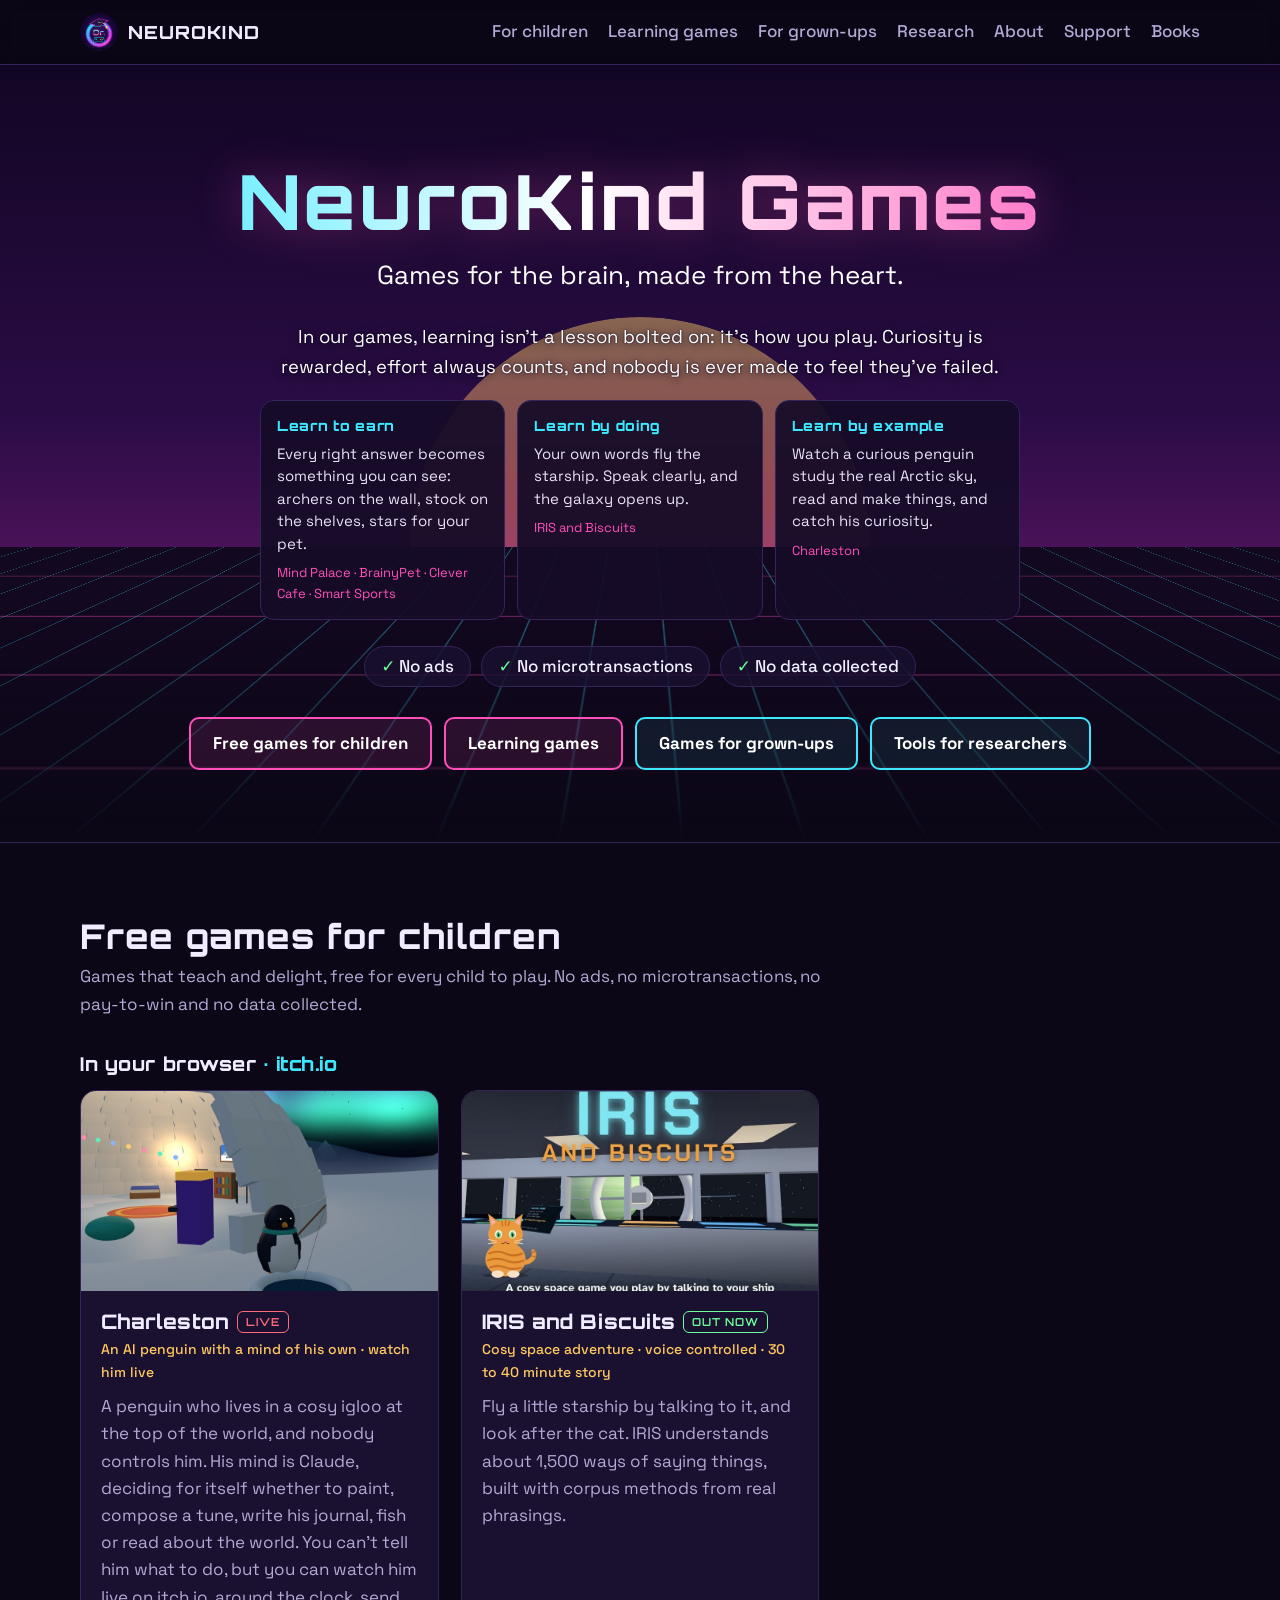
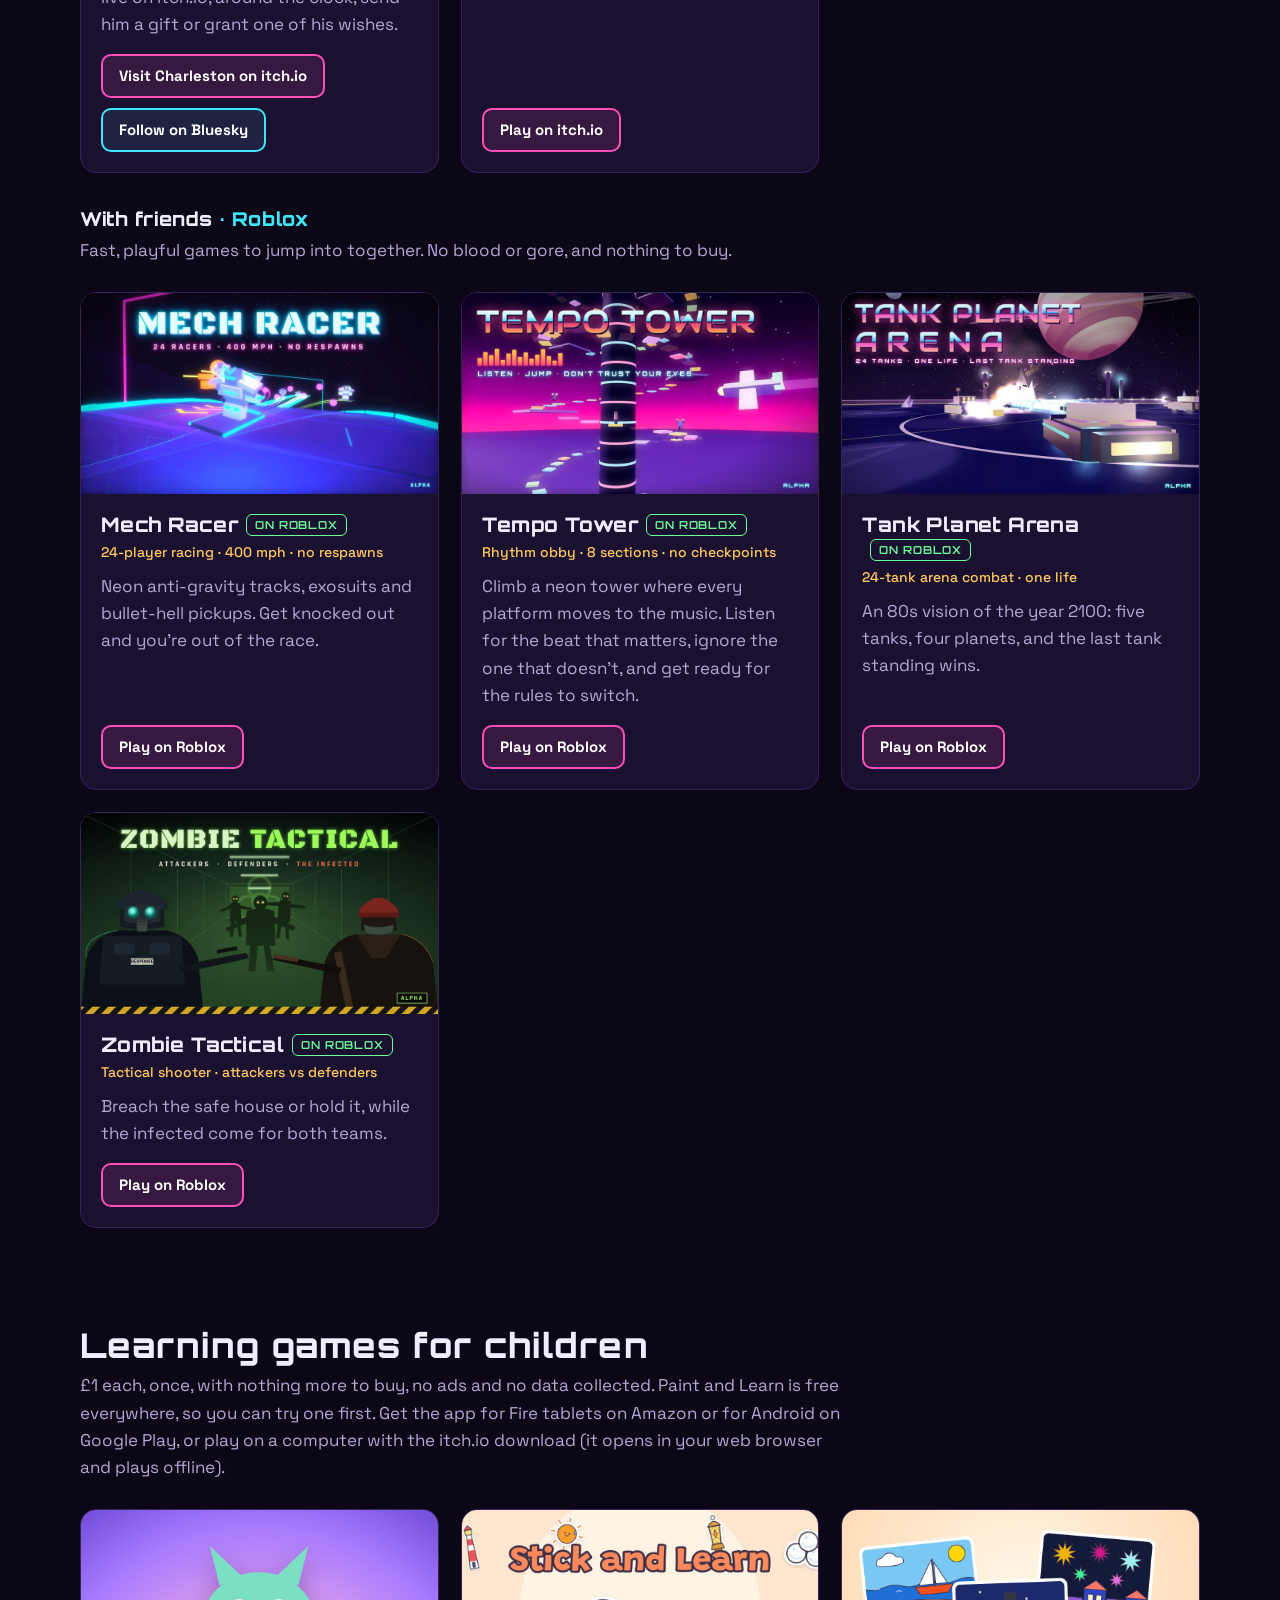
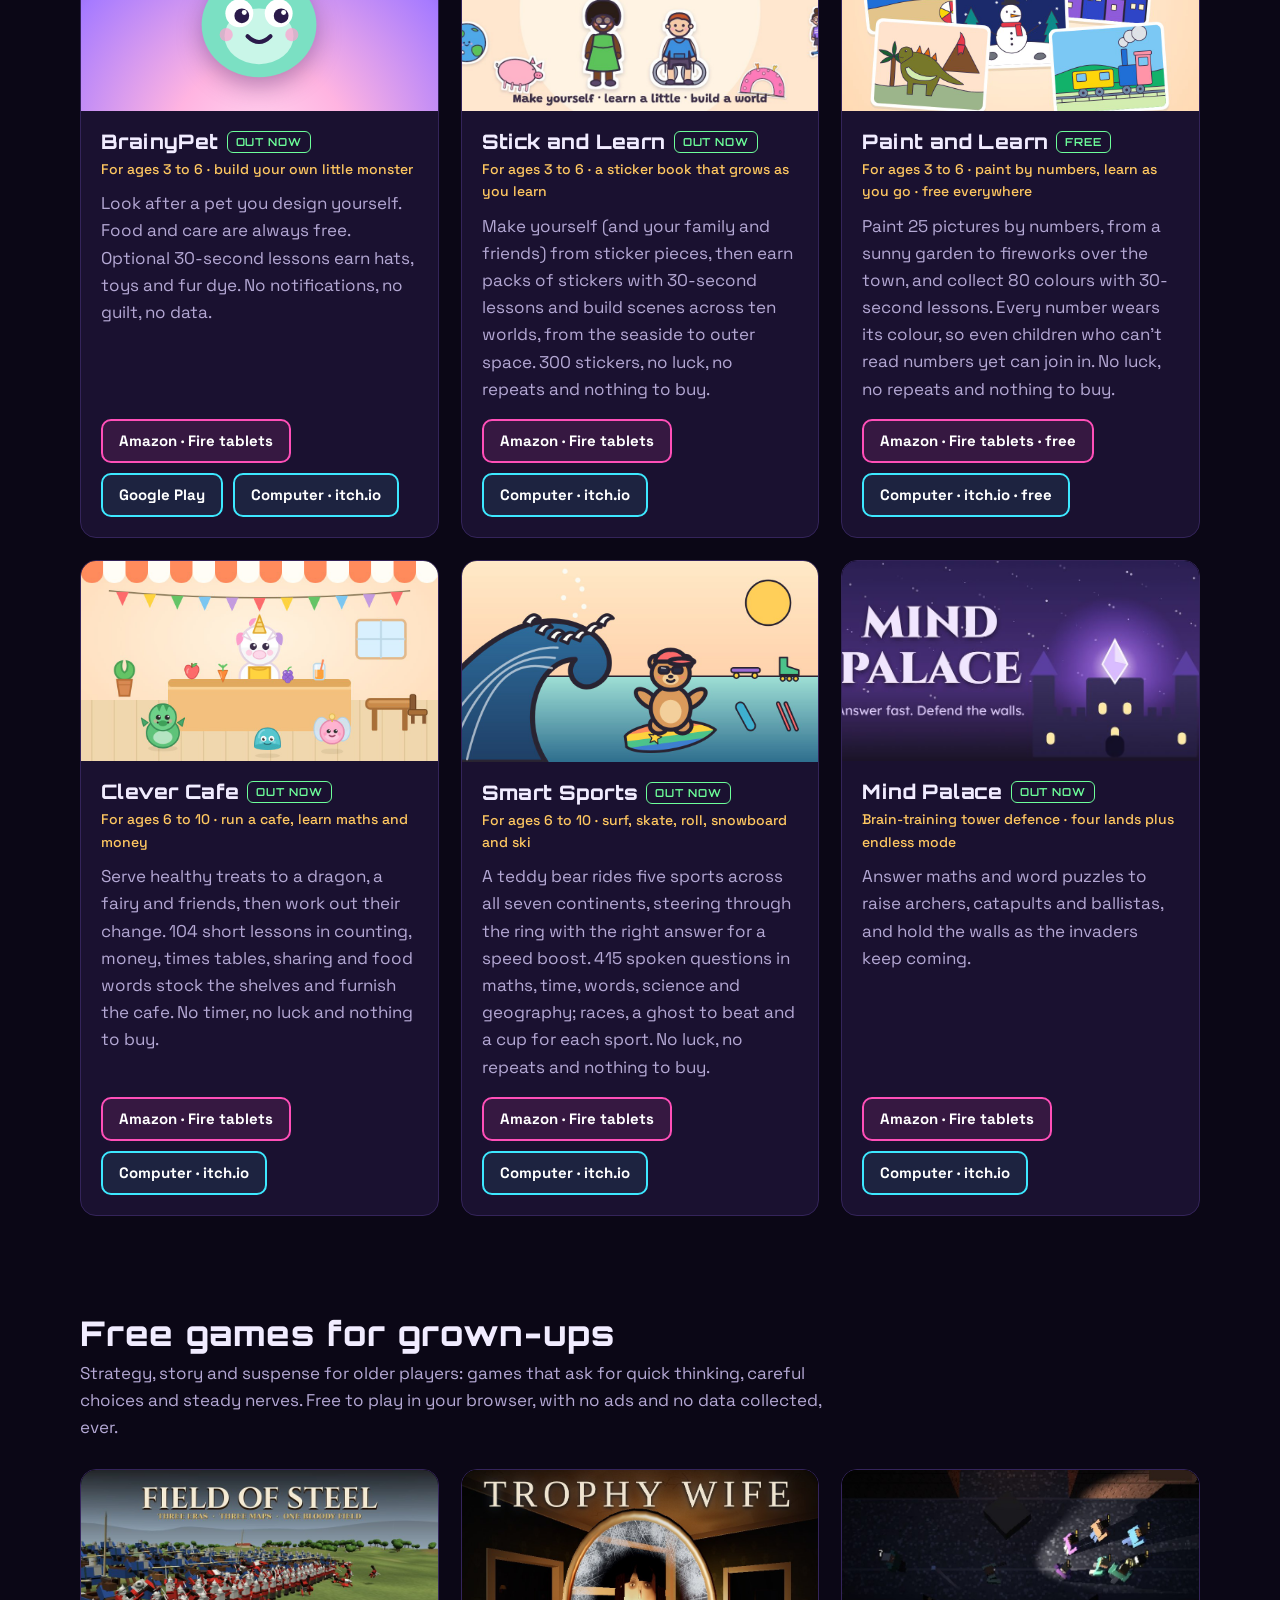
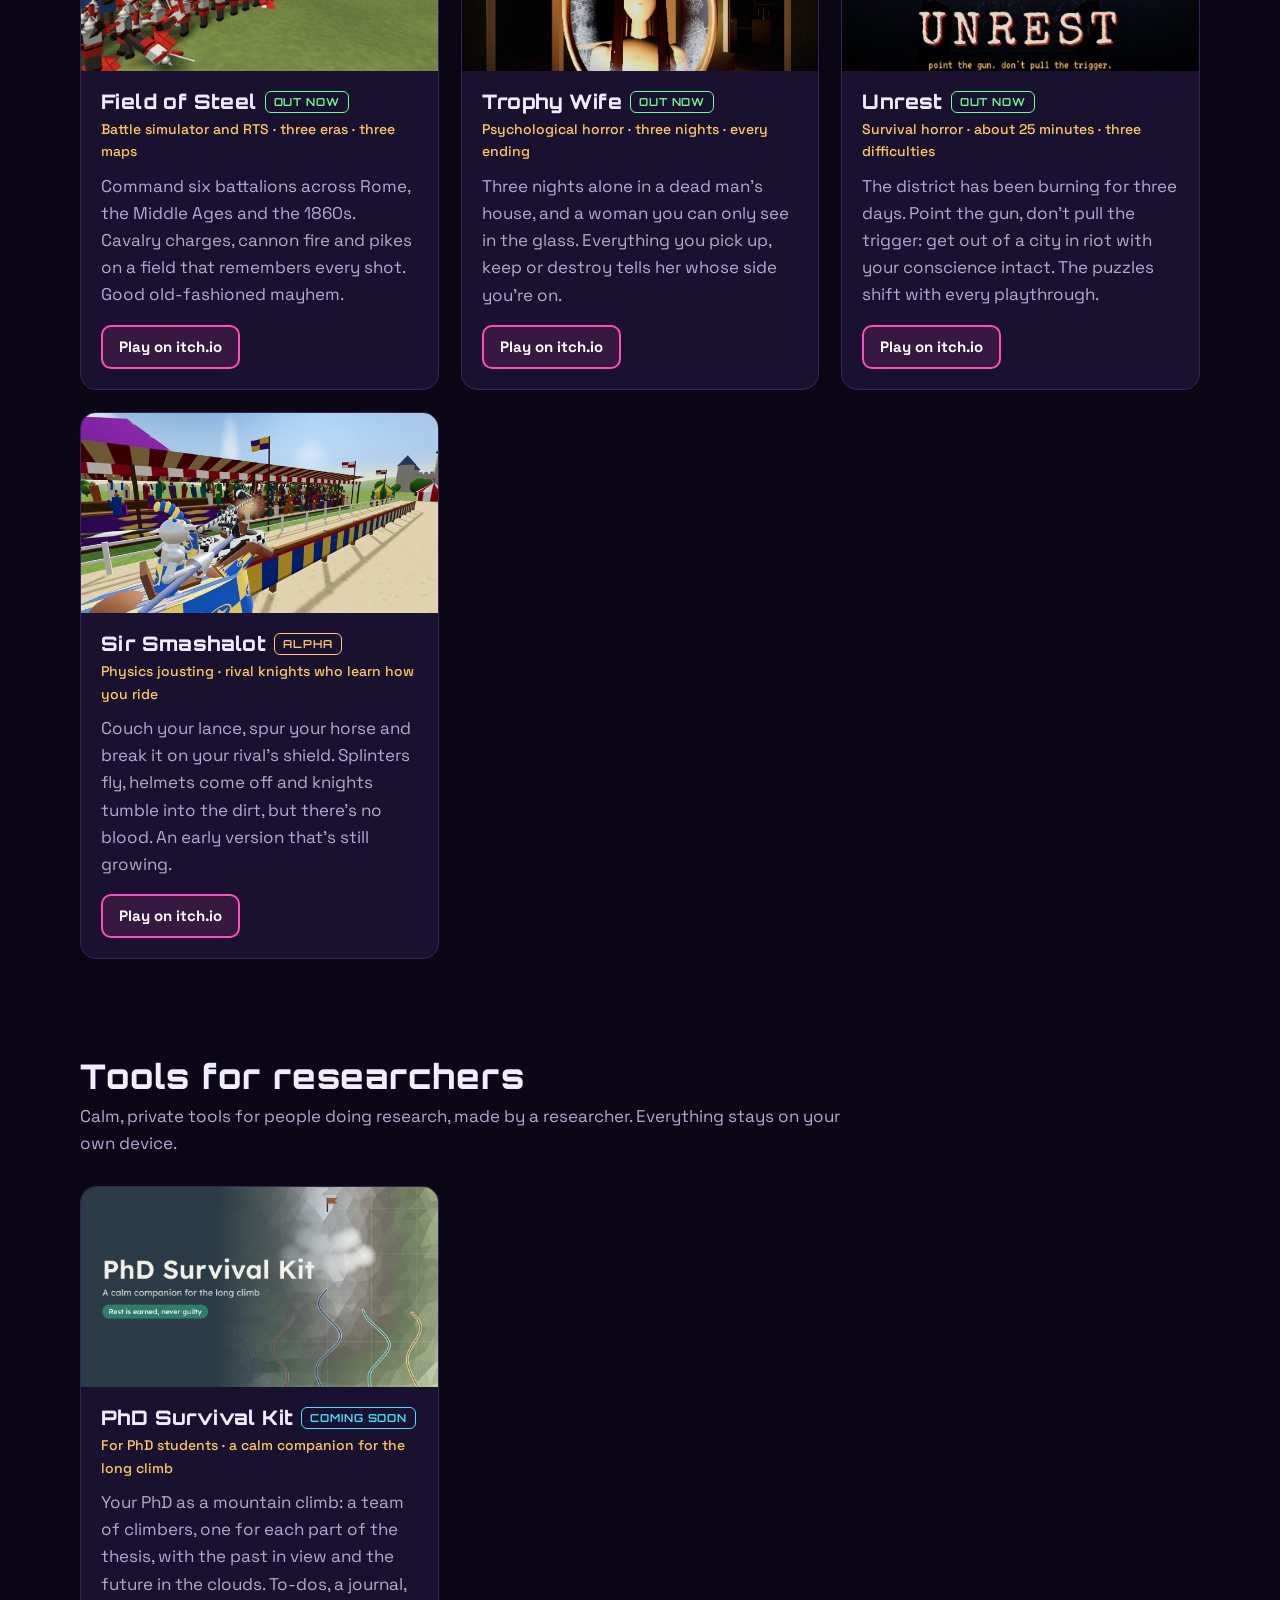
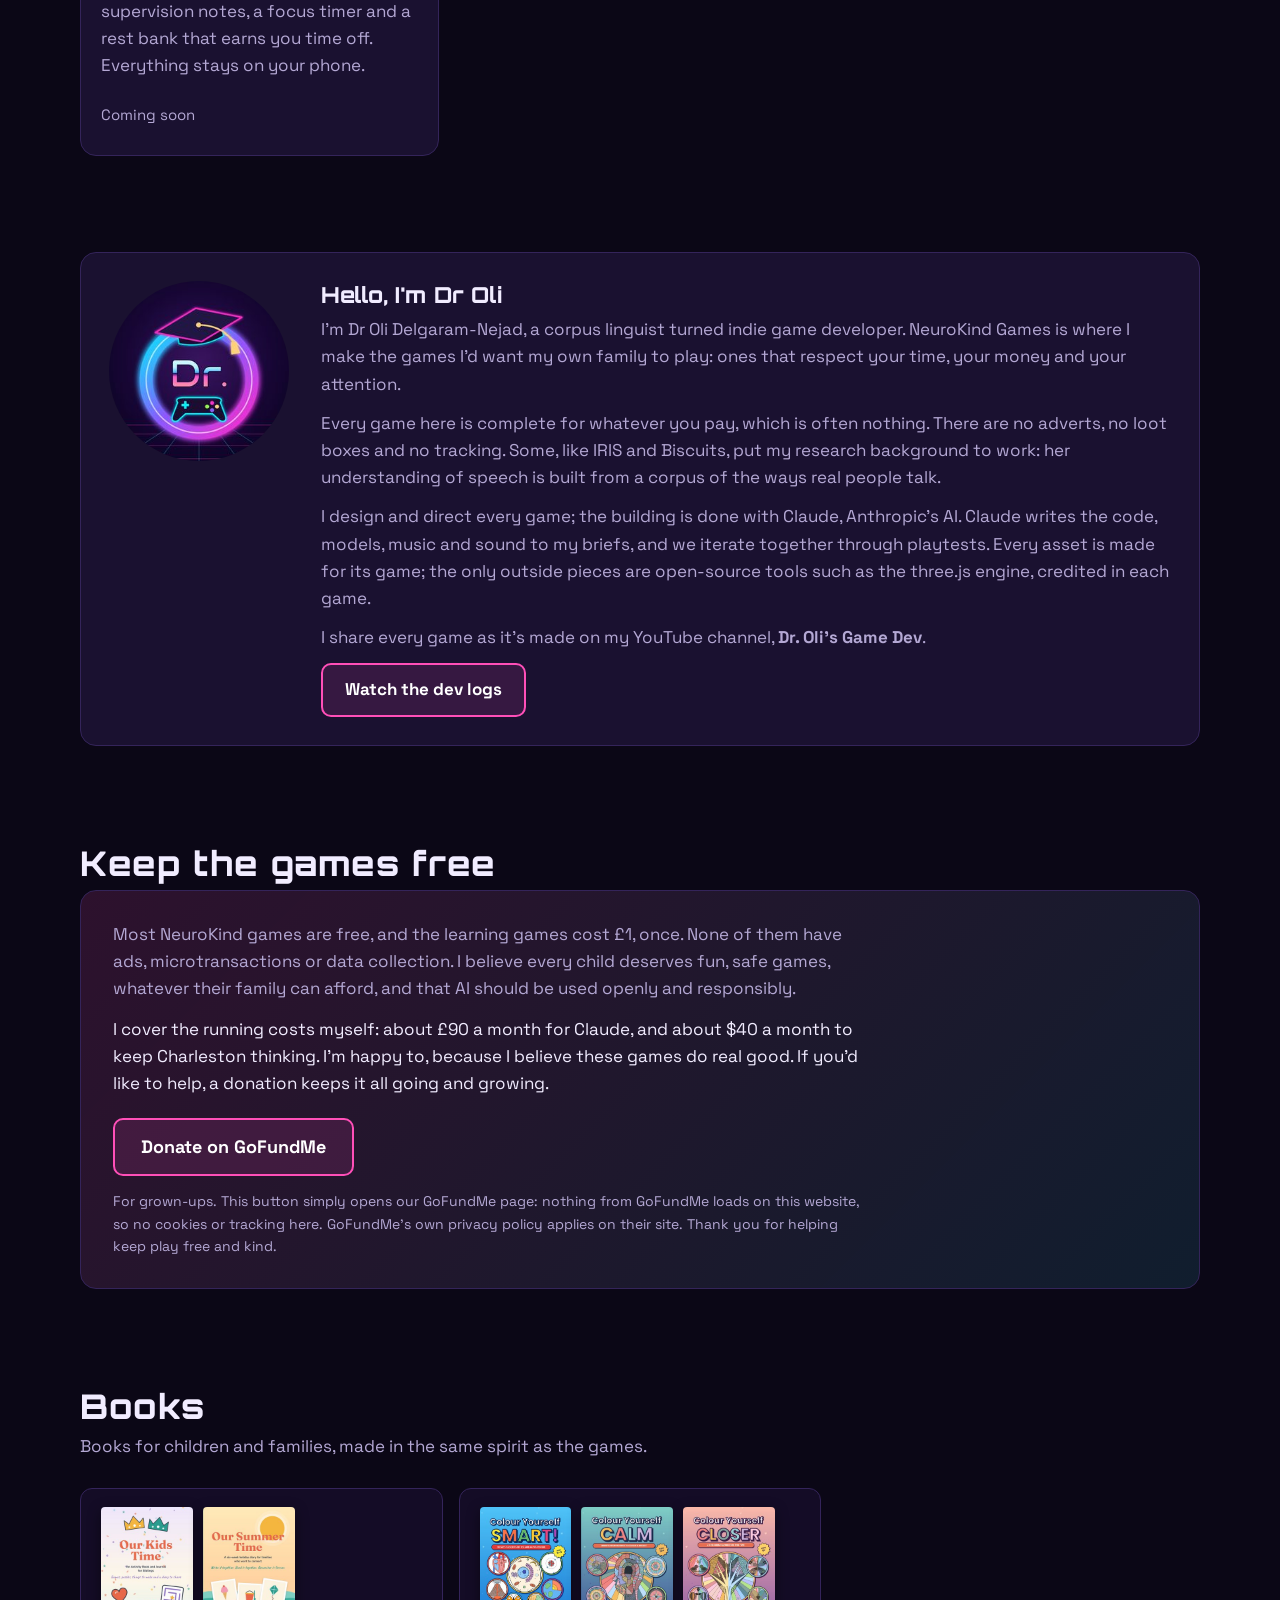
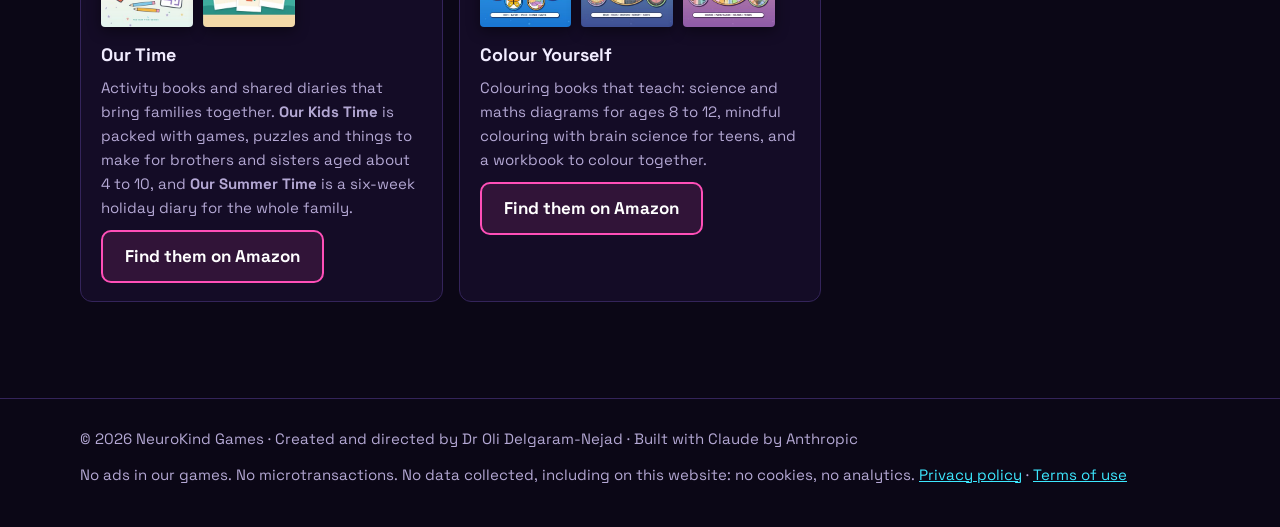
==== index.html @ 7090c8f9 "Mind Palace is live on Amazon: add its link Co-Authored-By: Claude Opus 5.5 <noreply@anthropic.com> " ====
<!doctype html>
<html lang="en-GB">
<head>
<meta charset="utf-8">
<meta name="viewport" content="width=device-width, initial-scale=1">
<title>NeuroKind Games</title>
<meta name="description" content="NeuroKind Games: indie games by Dr Oli Delgaram-Nejad. Browser games on itch.io, Roblox games and Android apps. No ads, no microtransactions, no data collected.">
<meta property="og:title" content="NeuroKind Games">
<meta property="og:description" content="Games for the brain, made from the heart. No ads, no microtransactions, no data collected.">
<meta property="og:image" content="https://c0gn8.github.io/img/banner.jpg">
<link rel="icon" href="img/dr_o.jpg">
<link rel="stylesheet" href="fonts/fonts.css">
<style>
  :root {
    --bg: #0b0716; --bg2: #140c26; --card: #1a1130; --line: #34245a;
    --ink: #f1ecff; --dim: #b4a8d4; --pink: #ff4fb8; --cyan: #3de8ff; --gold: #ffc861; --green: #6dff9a;
  }
  * { box-sizing: border-box; }
  html { scroll-behavior: smooth; }
  body { margin: 0; background: var(--bg); color: var(--ink); font: 17px/1.6 'Space Grotesk', system-ui, sans-serif; }
  a { color: var(--cyan); }
  img { display: block; max-width: 100%; }
  .wrap { width: min(1120px, calc(100% - 32px)); margin: 0 auto; }

  /* header */
  header.top { position: sticky; top: 0; z-index: 10; background: rgba(11,7,22,.85); backdrop-filter: blur(8px); border-bottom: 1px solid var(--line); }
  header.top .wrap { display: flex; align-items: center; gap: 14px; height: 64px; }
  .brand { display: flex; align-items: center; gap: 10px; text-decoration: none; color: var(--ink); font: 800 18px 'Orbitron', sans-serif; letter-spacing: .06em; }
  .brand img { width: 38px; height: 38px; border-radius: 50%; }
  nav { margin-left: auto; display: flex; gap: 20px; }
  nav a { color: var(--dim); text-decoration: none; font-weight: 500; }
  nav a:hover { color: var(--ink); }
  @media (max-width: 720px) { nav { display: none; } }

  /* hero */
  .hero { position: relative; overflow: hidden; border-bottom: 1px solid var(--line); }
    .hero { background: linear-gradient(180deg, #120624 0%, #2a0c45 45%, #4a1258 62%, #12081f 63%); }
  .hero .sun { position: absolute; left: 50%; top: 62%; width: min(460px, 80vw); aspect-ratio: 1; transform: translate(-50%, -50%); border-radius: 50%;
    background: linear-gradient(180deg, #ffd36b 0%, #ff8a5c 40%, #ff4fb8 75%);
    -webkit-mask: linear-gradient(180deg, #000 0 50%, transparent 50% 54%, #000 54% 60%, transparent 60% 64%, #000 64% 70%, transparent 70% 75%, #000 75% 100%), linear-gradient(#000 0 0);
    -webkit-mask-composite: source-in; mask-composite: intersect; opacity: .45; filter: blur(.5px); }
  .hero .grid3d { position: absolute; left: -50%; right: -50%; top: 62%; height: 60%; transform-origin: 50% 0; transform: perspective(300px) rotateX(58deg);
    background: linear-gradient(90deg, rgba(61,232,255,.4) 1px, transparent 1px) 0 0 / 48px 48px, linear-gradient(0deg, rgba(255,79,184,.45) 1px, transparent 1px) 0 0 / 48px 48px, #12081f; }
  .hero::after { content: ''; position: absolute; inset: 0; background: linear-gradient(180deg, transparent 70%, var(--bg)); }
  .hero .wrap { position: relative; z-index: 1; padding: 96px 0 72px; text-align: center; }
  .hero h1 { font: 800 clamp(38px, 7vw, 76px)/1.05 'Orbitron', sans-serif; margin: 0; letter-spacing: .04em;
    background: linear-gradient(90deg, var(--cyan), #fff 45%, var(--pink)); -webkit-background-clip: text; background-clip: text; color: transparent;
    filter: drop-shadow(0 0 22px rgba(255,79,184,.35)); }
  .hero .tag { font-size: clamp(19px, 2.6vw, 26px); margin: 14px 0 26px; color: #fff; }
  .ethos { max-width: 760px; margin: 0 auto 26px; }
  .ethos > p { font-size: clamp(16px, 2vw, 18.5px); line-height: 1.6; margin: 0 0 18px; color: #fff; text-shadow: 0 1px 10px rgba(18,6,36,.95), 0 0 2px rgba(18,6,36,.9); }
  .ways { display: grid; grid-template-columns: repeat(3, 1fr); gap: 12px; text-align: left; }
  .ways div { border: 1px solid var(--line); background: rgba(22,12,40,.94); border-radius: 14px; padding: 14px 16px; }
  .ways b { display: block; font-family: 'Orbitron', sans-serif; font-size: 14px; letter-spacing: .05em; color: var(--cyan); margin-bottom: 6px; }
  .ways span { display: block; font-size: 15px; line-height: 1.5; color: #e9e2f7; }
  .ways i { display: block; font-style: normal; font-size: 13px; color: var(--pink); margin-top: 8px; }
  @media (max-width: 720px) { .ways { grid-template-columns: 1fr; } }
  .chips { display: flex; flex-wrap: wrap; gap: 10px; justify-content: center; margin: 0; padding: 0; list-style: none; }
  .chips li { border: 1px solid var(--line); background: rgba(26,17,48,.8); border-radius: 999px; padding: 6px 16px; font-weight: 500; }
  .chips li b { color: var(--green); }
  .hero .jump { display: flex; gap: 12px; justify-content: center; flex-wrap: wrap; margin-top: 30px; }
  .btn { display: inline-block; padding: 11px 22px; border-radius: 10px; font-weight: 700; text-decoration: none; border: 2px solid var(--pink); color: #fff; background: rgba(255,79,184,.12); transition: background .15s; }
  .btn:hover { background: rgba(255,79,184,.3); }
  .btn.alt { border-color: var(--cyan); background: rgba(61,232,255,.08); }
  .btn.alt:hover { background: rgba(61,232,255,.22); }

  /* sections */
  section { padding: 72px 0 24px; }
  section h2 { font: 800 clamp(24px, 3.4vw, 34px) 'Orbitron', sans-serif; margin: 0 0 6px; letter-spacing: .03em; }
  section h2 .where { color: var(--cyan); }
  section .lead { color: var(--dim); margin: 0 0 28px; max-width: 760px; }
  section h3.sub { font: 700 19px 'Orbitron', sans-serif; letter-spacing: .03em; margin: 34px 0 14px; }
  section h3.sub .where { color: var(--cyan); }
  section h3.sub + .lead { margin-top: -8px; }
  .grid { display: grid; grid-template-columns: repeat(auto-fill, minmax(320px, 1fr)); gap: 22px; }
  @media (max-width: 380px) { .grid { grid-template-columns: 1fr; } }

  /* game cards */
  .game { background: var(--card); border: 1px solid var(--line); border-radius: 16px; overflow: hidden; display: flex; flex-direction: column; transition: transform .15s, border-color .15s; }
  .game:hover { transform: translateY(-3px); border-color: #5a3f96; }
  .game .art { aspect-ratio: 16 / 9; background: #000 center / cover no-repeat; position: relative; }
  .game .badge { display: inline-block; vertical-align: 3px; margin-left: 8px; font: 600 11px 'Orbitron', sans-serif; letter-spacing: .08em; padding: 3px 8px; border-radius: 6px; border: 1px solid; }
  .badge.out { color: var(--green); border-color: var(--green); }
  .badge.alpha { color: var(--gold); border-color: var(--gold); }
  .badge.test { color: var(--cyan); border-color: var(--cyan); }
  .badge.live { color: #ff6b7a; border-color: #ff6b7a; }
  .game .body { padding: 18px 20px 20px; display: flex; flex-direction: column; flex: 1; }
  .game h3 { margin: 0 0 4px; font: 800 20px 'Orbitron', sans-serif; letter-spacing: .02em; }
  .game .meta { color: var(--gold); font-size: 14px; font-weight: 500; margin-bottom: 10px; }
  .game p { margin: 0 0 16px; color: var(--dim); }
  .game .play { margin-top: auto; display: flex; gap: 10px; flex-wrap: wrap; }
  .game .play .btn { padding: 8px 16px; font-size: 15px; }
  .game .play .soon { color: var(--dim); font-size: 15px; padding: 8px 0; }

  /* independent reviews (filled in from REVIEWS at the bottom of the page; hidden until there's something to show) */
  .review { display: flex; gap: 12px; align-items: flex-start; margin: -4px 0 16px; padding: 10px 12px; border-radius: 10px; background: rgba(109,255,154,.06); border: 1px solid rgba(109,255,154,.28); }
  .review img { width: 56px; height: auto; flex: none; border-radius: 6px; }
  .review blockquote { margin: 0 0 4px; color: var(--ink); font-size: 15px; font-style: italic; }
  .review .by { color: var(--dim); font-size: 13px; }
  .review .by a { color: var(--green); }
  .reviewed { margin: -14px 0 28px; color: var(--green); font-weight: 600; }
  .reviewed a { color: var(--green); }

  /* BrainyPet: no art yet, so a little drawn one */
  .game .pet-art { background: radial-gradient(circle at 50% 120%, #ffd6f0 0, #ffb4e1 30%, #a77bff 75%, #6f4bd6 100%); display: grid; place-items: center; }
  .game .pet-art svg { width: 46%; height: auto; filter: drop-shadow(0 8px 12px rgba(40,10,80,.35)); }

  /* about + books */
  .about { display: grid; grid-template-columns: 180px 1fr; gap: 32px; align-items: start; background: var(--card); border: 1px solid var(--line); border-radius: 16px; padding: 28px; }
  .about img { width: 180px; height: 180px; border-radius: 50%; }
  .about h3 { margin: 0 0 8px; font: 800 22px 'Orbitron', sans-serif; }
  .about p { color: var(--dim); margin: 0 0 12px; }
  @media (max-width: 640px) { .about { grid-template-columns: 1fr; text-align: center; } .about img { margin: 0 auto; width: 130px; height: 130px; } }
  .books { display: grid; grid-template-columns: repeat(auto-fill, minmax(min(340px, 100%), 1fr)); gap: 16px; }
  .book { background: var(--bg2); border: 1px solid var(--line); border-radius: 12px; padding: 18px 20px; }
  .book h3 { margin: 0 0 6px; font-size: 18px; }
  .book p { margin: 0 0 10px; color: var(--dim); font-size: 15px; }
  .covers { display: flex; gap: 10px; margin: 0 0 14px; flex-wrap: wrap; }
  .covers img { height: 120px; width: auto; border-radius: 4px; box-shadow: 0 4px 14px rgba(0,0,0,.45); display: block; }
  @media (max-width: 420px) { .covers img { height: 108px; } }

  /* support */
  .support { background: linear-gradient(135deg, rgba(255,79,184,.14), rgba(61,232,255,.10)); border: 1px solid var(--line); border-radius: 16px; padding: 30px 32px; }
  .support p { color: var(--dim); margin: 0 0 14px; max-width: 760px; }
  .support .costs { color: var(--ink); }
  .support .btn { font-size: 18px; padding: 13px 26px; margin-top: 6px; }
  .support .note { font-size: 14px; margin: 14px 0 0; }

  footer { margin-top: 72px; border-top: 1px solid var(--line); padding: 28px 0 40px; color: var(--dim); font-size: 15px; }
  footer .wrap { display: flex; flex-wrap: wrap; gap: 12px 28px; justify-content: space-between; }
</style>
</head>
<body>

<header class="top"><div class="wrap">
  <a class="brand" href="#"><img src="img/dr_o.jpg" alt="">NEUROKIND</a>
  <nav><a href="#children">For children</a><a href="#learning">Learning games</a><a href="#grownups">For grown-ups</a><a href="#research">Research</a><a href="#about">About</a><a href="#support">Support</a><a href="#books">Books</a></nav>
</div></header>

<div class="hero"><div class="sun"></div><div class="grid3d"></div><div class="wrap">
  <h1>NeuroKind Games</h1>
  <p class="tag">Games for the brain, made from the heart.</p>
  <div class="ethos">
    <p>In our games, learning isn't a lesson bolted on: it's how you play. Curiosity is rewarded, effort always counts, and nobody is ever made to feel they've failed.</p>
    <div class="ways">
      <div><b>Learn to earn</b><span>Every right answer becomes something you can see: archers on the wall, stock on the shelves, stars for your pet.</span><i>Mind Palace · BrainyPet · Clever Cafe · Smart Sports</i></div>
      <div><b>Learn by doing</b><span>Your own words fly the starship. Speak clearly, and the galaxy opens up.</span><i>IRIS and Biscuits</i></div>
      <div><b>Learn by example</b><span>Watch a curious penguin study the real Arctic sky, read and make things, and catch his curiosity.</span><i>Charleston</i></div>
    </div>
  </div>
  <ul class="chips"><li><b>✓</b> No ads</li><li><b>✓</b> No microtransactions</li><li><b>✓</b> No data collected</li></ul>
  <div class="jump"><a class="btn" href="#children">Free games for children</a><a class="btn" href="#learning">Learning games</a><a class="btn alt" href="#grownups">Games for grown-ups</a><a class="btn alt" href="#research">Tools for researchers</a></div>
</div></div>

<main class="wrap">

<section id="children">
  <h2>Free games for children</h2>
  <p class="lead">Games that teach and delight, free for every child to play. No ads, no microtransactions, no pay-to-win and no data collected.</p>
  <h3 class="sub">In your browser <span class="where">· itch.io</span></h3>
  <div class="grid">
    <article class="game">
      <div class="art" style="background-image:url(img/charleston.jpg)"></div>
      <div class="body"><h3>Charleston<span class="badge live">LIVE</span></h3><div class="meta">An AI penguin with a mind of his own · watch him live</div>
        <p>A penguin who lives in a cosy igloo at the top of the world, and nobody controls him. His mind is Claude, deciding for itself whether to paint, compose a tune, write his journal, fish or read about the world. You can't tell him what to do, but you can watch him live on itch.io, around the clock, send him a gift or grant one of his wishes.</p>
        <div class="play" data-link="charleston" data-label="Visit Charleston on itch.io" data-link2="charlestonbluesky" data-label2="Follow on Bluesky"></div></div>
    </article>
    <article class="game">
      <div class="art" style="background-image:url(img/iris.jpg)"></div>
      <div class="body"><h3>IRIS and Biscuits<span class="badge out">OUT NOW</span></h3><div class="meta">Cosy space adventure · voice controlled · 30 to 40 minute story</div>
        <p>Fly a little starship by talking to it, and look after the cat. IRIS understands about 1,500 ways of saying things, built with corpus methods from real phrasings.</p>
        <div class="play" data-link="iris" data-label="Play on itch.io"></div></div>
    </article>
  </div>
  <h3 class="sub">With friends <span class="where">· Roblox</span></h3>
  <p class="lead">Fast, playful games to jump into together. No blood or gore, and nothing to buy.</p>
  <div class="grid">
    <article class="game">
      <div class="art" style="background-image:url(img/mech.jpg)"></div>
      <div class="body"><h3>Mech Racer<span class="badge out">ON ROBLOX</span></h3><div class="meta">24-player racing · 400 mph · no respawns</div>
        <p>Neon anti-gravity tracks, exosuits and bullet-hell pickups. Get knocked out and you're out of the race.</p>
        <div class="play" data-link="mechracer" data-label="Play on Roblox"></div></div>
    </article>
    <article class="game">
      <div class="art" style="background-image:url(img/tempo.jpg)"></div>
      <div class="body"><h3>Tempo Tower<span class="badge out">ON ROBLOX</span></h3><div class="meta">Rhythm obby · 8 sections · no checkpoints</div>
        <p>Climb a neon tower where every platform moves to the music. Listen for the beat that matters, ignore the one that doesn't, and get ready for the rules to switch.</p>
        <div class="play" data-link="tempotower" data-label="Play on Roblox"></div></div>
    </article>
    <article class="game">
      <div class="art" style="background-image:url(img/tank.jpg)"></div>
      <div class="body"><h3>Tank Planet Arena<span class="badge out">ON ROBLOX</span></h3><div class="meta">24-tank arena combat · one life</div>
        <p>An 80s vision of the year 2100: five tanks, four planets, and the last tank standing wins.</p>
        <div class="play" data-link="tankplanet" data-label="Play on Roblox"></div></div>
    </article>
    <article class="game">
      <div class="art" style="background-image:url(img/zombie.jpg)"></div>
      <div class="body"><h3>Zombie Tactical<span class="badge out">ON ROBLOX</span></h3><div class="meta">Tactical shooter · attackers vs defenders</div>
        <p>Breach the safe house or hold it, while the infected come for both teams.</p>
        <div class="play" data-link="zombietactical" data-label="Play on Roblox"></div></div>
    </article>
  </div>
</section>

<section id="learning">
  <h2>Learning games for children</h2>
  <p class="lead">£1 each, once, with nothing more to buy, no ads and no data collected. Paint and Learn is free everywhere, so you can try one first. Get the app for Fire tablets on Amazon or for Android on Google Play, or play on a computer with the itch.io download (it opens in your web browser and plays offline).</p>
  <p class="reviewed" id="reviewed" hidden></p>
  <div class="grid">
    <article class="game">
      <div class="art pet-art">
        <svg viewBox="0 0 200 200" aria-hidden="true">
          <ellipse cx="100" cy="118" rx="70" ry="64" fill="#7be0c3"/><ellipse cx="100" cy="132" rx="42" ry="34" fill="#c9f6e8"/>
          <path d="M52 70 L40 22 L78 58 Z" fill="#7be0c3"/><path d="M148 70 L160 22 L122 58 Z" fill="#7be0c3"/>
          <circle cx="76" cy="104" r="17" fill="#fff"/><circle cx="124" cy="104" r="17" fill="#fff"/>
          <circle cx="79" cy="107" r="9" fill="#2a1a4a"/><circle cx="127" cy="107" r="9" fill="#2a1a4a"/><circle cx="82" cy="103" r="3" fill="#fff"/><circle cx="130" cy="103" r="3" fill="#fff"/>
          <path d="M86 132 Q100 146 114 132" stroke="#2a1a4a" stroke-width="5" fill="none" stroke-linecap="round"/>
          <circle cx="60" cy="130" r="8" fill="#ff9fcf" opacity=".7"/><circle cx="140" cy="130" r="8" fill="#ff9fcf" opacity=".7"/>
        </svg></div>
      <div class="body"><h3>BrainyPet<span class="badge test">COMING SOON</span></h3><div class="meta">For ages 3 to 6 · build your own little monster</div>
        <p>Look after a pet you design yourself. Food and care are always free. Optional 30-second lessons earn hats, toys and fur dye. No notifications, no guilt, no data.</p>
        <div class="play" data-stores="brainypet"></div></div>
    </article>
    <article class="game">
      <div class="art" style="background-image:url(img/stickandlearn.jpg)"></div>
      <div class="body"><h3>Stick and Learn<span class="badge test">COMING SOON</span></h3><div class="meta">For ages 3 to 6 · a sticker book that grows as you learn</div>
        <p>Make yourself (and your family and friends) from sticker pieces, then earn packs of stickers with 30-second lessons and build scenes across ten worlds, from the seaside to outer space. 300 stickers, no luck, no repeats and nothing to buy.</p>
        <div class="play" data-stores="stickandlearn"></div></div>
    </article>
    <article class="game">
      <div class="art" style="background-image:url(img/paintandlearn.jpg)"></div>
      <div class="body"><h3>Paint and Learn<span class="badge out">FREE</span></h3><div class="meta">For ages 3 to 6 · paint by numbers, learn as you go · free everywhere</div>
        <p>Paint 25 pictures by numbers, from a sunny garden to fireworks over the town, and collect 80 colours with 30-second lessons. Every number wears its colour, so even children who can't read numbers yet can join in. No luck, no repeats and nothing to buy.</p>
        <div class="play" data-stores="paintandlearn" data-free="amazon play itch"></div></div>
    </article>
    <article class="game">
      <div class="art" style="background-image:url(img/clevercafe.jpg)"></div>
      <div class="body"><h3>Clever Cafe<span class="badge test">COMING SOON</span></h3><div class="meta">For ages 6 to 10 · run a cafe, learn maths and money</div>
        <p>Serve healthy treats to a dragon, a fairy and friends, then work out their change. 104 short lessons in counting, money, times tables, sharing and food words stock the shelves and furnish the cafe. No timer, no luck and nothing to buy.</p>
        <div class="play" data-stores="clevercafe"></div></div>
    </article>
    <article class="game">
      <div class="art" style="background-image:url(img/smartsports.jpg)"></div>
      <div class="body"><h3>Smart Sports<span class="badge test">COMING SOON</span></h3><div class="meta">For ages 6 to 10 · surf, skate, roll, snowboard and ski</div>
        <p>A teddy bear rides five sports across all seven continents, steering through the ring with the right answer for a speed boost. 415 spoken questions in maths, time, words, science and geography; races, a ghost to beat and a cup for each sport. No luck, no repeats and nothing to buy.</p>
        <div class="play" data-stores="smartsports"></div></div>
    </article>
    <article class="game">
      <div class="art" style="background-image:url(img/mindpalace.jpg)"></div>
      <div class="body"><h3>Mind Palace<span class="badge test">COMING SOON</span></h3><div class="meta">Brain-training tower defence · four lands plus endless mode</div>
        <p>Answer maths and word puzzles to raise archers, catapults and ballistas, and hold the walls as the invaders keep coming.</p>
        <div class="play" data-stores="mindpalace"></div></div>
    </article>
  </div>
</section>

<section id="grownups">
  <h2>Free games for grown-ups</h2>
  <p class="lead">Strategy, story and suspense for older players: games that ask for quick thinking, careful choices and steady nerves. Free to play in your browser, with no ads and no data collected, ever.</p>
  <div class="grid">
    <article class="game">
      <div class="art" style="background-image:url(img/fos.jpg)"></div>
      <div class="body"><h3>Field of Steel<span class="badge out">OUT NOW</span></h3><div class="meta">Battle simulator and RTS · three eras · three maps</div>
        <p>Command six battalions across Rome, the Middle Ages and the 1860s. Cavalry charges, cannon fire and pikes on a field that remembers every shot. Good old-fashioned mayhem.</p>
        <div class="play" data-link="fieldofsteel" data-label="Play on itch.io"></div></div>
    </article>
    <article class="game">
      <div class="art" style="background-image:url(img/trophy.jpg)"></div>
      <div class="body"><h3>Trophy Wife<span class="badge out">OUT NOW</span></h3><div class="meta">Psychological horror · three nights · every ending</div>
        <p>Three nights alone in a dead man's house, and a woman you can only see in the glass. Everything you pick up, keep or destroy tells her whose side you're on.</p>
        <div class="play" data-link="trophywife" data-label="Play on itch.io"></div></div>
    </article>
    <article class="game">
      <div class="art" style="background-image:url(img/unrest.jpg)"></div>
      <div class="body"><h3>Unrest<span class="badge out">OUT NOW</span></h3><div class="meta">Survival horror · about 25 minutes · three difficulties</div>
        <p>The district has been burning for three days. Point the gun, don't pull the trigger: get out of a city in riot with your conscience intact. The puzzles shift with every playthrough.</p>
        <div class="play" data-link="unrest" data-label="Play on itch.io"></div></div>
    </article>
    <article class="game">
      <div class="art" style="background-image:url(img/smashalot.jpg)"></div>
      <div class="body"><h3>Sir Smashalot<span class="badge alpha">ALPHA</span></h3><div class="meta">Physics jousting · rival knights who learn how you ride</div>
        <p>Couch your lance, spur your horse and break it on your rival's shield. Splinters fly, helmets come off and knights tumble into the dirt, but there's no blood. An early version that's still growing.</p>
        <div class="play" data-link="smashalot" data-label="Play on itch.io"></div></div>
    </article>
  </div>
</section>

<section id="research">
  <h2>Tools for researchers</h2>
  <p class="lead">Calm, private tools for people doing research, made by a researcher. Everything stays on your own device.</p>
  <div class="grid">
    <article class="game">
      <div class="art" style="background-image:url(img/phdkit.jpg)"></div>
      <div class="body"><h3>PhD Survival Kit<span class="badge test">COMING SOON</span></h3><div class="meta">For PhD students · a calm companion for the long climb</div>
        <p>Your PhD as a mountain climb: a team of climbers, one for each part of the thesis, with the past in view and the future in the clouds. To-dos, a journal, supervision notes, a focus timer and a rest bank that earns you time off. Everything stays on your phone.</p>
        <div class="play" data-link="phdkit" data-label="Get it on Google Play"></div></div>
    </article>
  </div>
</section>

<section id="about">
  <div class="about">
    <img src="img/dr_o.jpg" alt="The Dr. O logo">
    <div>
      <h3>Hello, I'm Dr Oli</h3>
      <p>I'm Dr Oli Delgaram-Nejad, a corpus linguist turned indie game developer. NeuroKind Games is where I make the games I'd want my own family to play: ones that respect your time, your money and your attention.</p>
      <p>Every game here is complete for whatever you pay, which is often nothing. There are no adverts, no loot boxes and no tracking. Some, like IRIS and Biscuits, put my research background to work: her understanding of speech is built from a corpus of the ways real people talk.</p>
      <p>I design and direct every game; the building is done with Claude, Anthropic's AI. Claude writes the code, models, music and sound to my briefs, and we iterate together through playtests. Every asset is made for its game; the only outside pieces are open-source tools such as the three.js engine, credited in each game.</p>
      <p>I share every game as it's made on my YouTube channel, <b>Dr. Oli's Game Dev</b>.</p>
      <div class="play" data-link="youtube" data-label="Watch the dev logs"></div>
    </div>
  </div>
</section>

<section id="support">
  <h2>Keep the games free</h2>
  <div class="support">
    <p>Most NeuroKind games are free, and the learning games cost £1, once. None of them have ads, microtransactions or data collection. I believe every child deserves fun, safe games, whatever their family can afford, and that AI should be used openly and responsibly.</p>
    <p class="costs">I cover the running costs myself: about £90 a month for Claude, and about $40 a month to keep Charleston thinking. I'm happy to, because I believe these games do real good. If you'd like to help, a donation keeps it all going and growing.</p>
    <a class="btn" href="https://www.gofundme.com/f/keep-brainboosting-games-free-for-every-child" target="_blank" rel="noopener noreferrer">Donate on GoFundMe</a>
    <p class="note">For grown-ups. This button simply opens our GoFundMe page: nothing from GoFundMe loads on this website, so no cookies or tracking here. GoFundMe's own privacy policy applies on their site. Thank you for helping keep play free and kind.</p>
  </div>
</section>

<section id="books">
  <h2>Books</h2>
  <p class="lead">Books for children and families, made in the same spirit as the games.</p>
  <div class="books">
    <div class="book"><div class="covers"><img src="img/book_ourkids.jpg" alt="Cover of Our Kids Time" width="101" height="120" loading="lazy"><img src="img/book_oursummer.jpg" alt="Cover of Our Summer Time" width="101" height="120" loading="lazy"></div><h3>Our Time</h3><p>Activity books and shared diaries that bring families together. <b>Our Kids Time</b> is packed with games, puzzles and things to make for brothers and sisters aged about 4 to 10, and <b>Our Summer Time</b> is a six-week holiday diary for the whole family.</p><div class="play" data-link="ourtime" data-label="Find them on Amazon"></div></div>
    <div class="book"><div class="covers"><img src="img/book_cy_smart.jpg" alt="Cover of Colour Yourself Smart" width="101" height="120" loading="lazy"><img src="img/book_cy_calm.jpg" alt="Cover of Colour Yourself Calm" width="101" height="120" loading="lazy"><img src="img/book_cy_closer.jpg" alt="Cover of Colour Yourself Closer" width="101" height="120" loading="lazy"></div><h3>Colour Yourself</h3><p>Colouring books that teach: science and maths diagrams for ages 8 to 12, mindful colouring with brain science for teens, and a workbook to colour together.</p><div class="play" data-link="colouryourself" data-label="Find them on Amazon"></div></div>
  </div>
</section>

</main>

<footer><div class="wrap">
  <span>© <span id="yr">2026</span> NeuroKind Games · Created and directed by Dr Oli Delgaram-Nejad · Built with Claude by Anthropic</span>
  <span>No ads in our games. No microtransactions. No data collected, including on this website: no cookies, no analytics. <a href="privacy.html">Privacy policy</a> · <a href="terms.html">Terms of use</a></span>
</div></footer>

<script>
  // ---- Paste each game's link between the quotes. Leave one empty and its card shows "Coming soon".
  const LINKS = {
    unrest: 'https://c0gn8.itch.io/unrest',            
    iris: 'https://c0gn8.itch.io/iris-and-biscuit',
    fieldofsteel: 'https://c0gn8.itch.io/field-of-steel',
    trophywife: 'https://c0gn8.itch.io/trophy-wife',
    charleston: 'https://c0gn8.itch.io/charleston',
    smashalot: 'https://c0gn8.itch.io/sir-smashalot-alpha',
    zombietactical: 'https://www.roblox.com/games/140417461064491/Zombie-Tactical',    
    mechracer: 'https://www.roblox.com/games/124815789662539/Mech-Racer',
    tankplanet: 'https://www.roblox.com/games/115709956374413/Tank-Planet-Arena',
    tempotower: 'https://www.roblox.com/games/121417234445966/Tempo-Tower',
    // learning games: one link per shop (itch = the computer download, play = Google Play, amazon = Amazon Appstore)
    brainypet_itch: 'https://c0gn8.itch.io/brainypet',
    brainypet_play: 'https://play.google.com/store/apps/details?id=com.brainypet.myapp',
    brainypet_amazon: 'https://www.amazon.co.uk/dp/B0HQHH8DWK',
    stickandlearn_itch: 'https://c0gn8.itch.io/stick-and-learn',
    stickandlearn_play: '',
    stickandlearn_amazon: 'https://www.amazon.co.uk/dp/B0HQHJ6FQ3',
    paintandlearn_itch: 'https://c0gn8.itch.io/paint-and-learn',
    paintandlearn_play: '',
    paintandlearn_amazon: 'https://www.amazon.co.uk/dp/B0HQHRV6KG',
    clevercafe_itch: 'https://c0gn8.itch.io/clever-cafe',
    clevercafe_play: '',
    clevercafe_amazon: 'https://www.amazon.co.uk/dp/B0HQHGBDGG',
    smartsports_itch: 'https://c0gn8.itch.io/smart-sports',
    smartsports_play: '',
    smartsports_amazon: 'https://www.amazon.co.uk/dp/B0HQH994G8',
    mindpalace_itch: 'https://c0gn8.itch.io/mind-palace',
    mindpalace_play: '',
    mindpalace_amazon: 'https://www.amazon.co.uk/dp/B0HQNGTRM1',
    phdkit: '',
    youtube: 'https://www.youtube.com/@DrOlisGamedev',           
    colouryourself: 'https://www.amazon.co.uk/dp/B0HN7TMH9T?binding=paperback&ref=dbs_dp_rwt_sb_pc_tpbk',
    ourtime: 'https://www.amazon.co.uk/dp/B0HNHTB9ND',
    charlestonbluesky: 'https://bsky.app/profile/charlestonpenguin.bsky.social',
  };
  document.querySelectorAll('.play[data-link]').forEach(el => {
    const url = LINKS[el.dataset.link];
    el.innerHTML = url ? '<a class="btn" href="' + url + '" target="_blank" rel="noopener">' + el.dataset.label + '</a>' : el.closest('.game') ? '<span class="soon">Coming soon</span>' : '';
    const url2 = el.dataset.link2 && LINKS[el.dataset.link2];
    if (url2) el.innerHTML += '<a class="btn alt" href="' + url2 + '" target="_blank" rel="noopener">' + el.dataset.label2 + '</a>';
    const url3 = el.dataset.link3 && LINKS[el.dataset.link3];
    if (url3) el.innerHTML += '<a class="btn alt" href="' + url3 + '" target="_blank" rel="noopener">' + el.dataset.label3 + '</a>';
  });
  // ---- Independent reviews (Educational App Store). Fill these in when the reviews arrive; anything left empty stays hidden.
  //   page: the game's review page   quote: a short quote, word for word   badge: badge image (e.g. 'img/eas/paintandlearn.png')
  //   certificate: link to the certificate (optional)   site: NeuroKind's page on the Educational App Store
  const REVIEWS = {
    site: '',
    brainypet:     { page: '', quote: '', badge: '', certificate: '' },
    stickandlearn: { page: '', quote: '', badge: '', certificate: '' },
    paintandlearn: { page: '', quote: '', badge: '', certificate: '' },
    clevercafe:    { page: '', quote: '', badge: '', certificate: '' },
    smartsports:   { page: '', quote: '', badge: '', certificate: '' },
    mindpalace:    { page: '', quote: '', badge: '', certificate: '' },
  };
  const esc = t => String(t).replace(/[&<>"]/g, c => ({'&': '&amp;', '<': '&lt;', '>': '&gt;', '"': '&quot;'}[c]));
  let reviewed = 0;
  document.querySelectorAll('.play[data-stores]').forEach(el => {
    const r = REVIEWS[el.dataset.stores];
    if (!r || !(r.page || r.quote || r.badge)) return;
    reviewed++;
    const link = (href, text) => '<a href="' + esc(href) + '" target="_blank" rel="noopener">' + text + '</a>';
    const img = r.badge ? '<img src="' + esc(r.badge) + '" alt="Reviewed by the Educational App Store">' : '';
    const by = [r.page ? link(r.page, 'Read the review') : '', r.certificate ? link(r.certificate, 'Certificate') : ''].filter(Boolean).join(' · ');
    const box = document.createElement('div');
    box.className = 'review';
    box.innerHTML = (r.badge && r.page ? link(r.page, img) : img) + '<div>' + (r.quote ? '<blockquote>&ldquo;' + esc(r.quote) + '&rdquo;</blockquote>' : '')
      + '<div class="by">Educational App Store' + (by ? ' · ' + by : '') + '</div></div>';
    el.parentNode.insertBefore(box, el);
  });
  if (reviewed || REVIEWS.site) {
    const p = document.getElementById('reviewed');
    p.innerHTML = '&#10003; Independently reviewed by the ' + (REVIEWS.site ? '<a href="' + esc(REVIEWS.site) + '" target="_blank" rel="noopener">Educational App Store</a>' : 'Educational App Store') + '.';
    p.hidden = false;
  }
  // ---- Store sales: 'game_store': 'last day of the sale' (YYYY-MM-DD). The button says "free until ..." and goes back by itself after that day.
  const FREE_UNTIL = { brainypet_play: '2026-11-20' };
  const STORES = [['amazon', 'Amazon · Fire tablets'], ['play', 'Google Play'], ['itch', 'Computer · itch.io']];
  function saleText(key) {
    const end = FREE_UNTIL[key];
    if (!end) return '';
    const last = new Date(end + 'T23:59:59');
    if (new Date() > last) return '';
    return ' · free until ' + last.toLocaleDateString('en-GB', { day: 'numeric', month: 'short' });
  }
  document.querySelectorAll('.play[data-stores]').forEach(el => {
    const k = el.dataset.stores;
    const free = (el.dataset.free || '').split(' ');
    const btns = STORES.filter(([s]) => LINKS[k + '_' + s]).map(([s, label], i) =>
      '<a class="btn' + (i ? ' alt' : '') + '" href="' + LINKS[k + '_' + s] + '" target="_blank" rel="noopener">' + label + (free.includes(s) ? ' · free' : saleText(k + '_' + s)) + '</a>');
    el.innerHTML = btns.length ? btns.join('') : '<span class="soon">Coming soon</span>';
    const badge = el.closest('.game').querySelector('.badge.test');
    if (btns.length && badge) { badge.className = 'badge out'; badge.textContent = 'OUT NOW'; }
  });
  document.getElementById('yr').textContent = new Date().getFullYear();
</script>
</body>
</html>
---- fonts/fonts.css ----
/* Fonts bundled with this page (SIL Open Font License; see the OFL-*.txt files), so nothing is fetched from Google. */
@font-face { font-family: 'Orbitron'; font-style: normal; font-weight: 600; font-display: swap; src: url('orbitron-latin-600-normal.woff2') format('woff2'); }
@font-face { font-family: 'Orbitron'; font-style: normal; font-weight: 800; font-display: swap; src: url('orbitron-latin-800-normal.woff2') format('woff2'); }
@font-face { font-family: 'Space Grotesk'; font-style: normal; font-weight: 400; font-display: swap; src: url('space-grotesk-latin-400-normal.woff2') format('woff2'); }
@font-face { font-family: 'Space Grotesk'; font-style: normal; font-weight: 500; font-display: swap; src: url('space-grotesk-latin-500-normal.woff2') format('woff2'); }
@font-face { font-family: 'Space Grotesk'; font-style: normal; font-weight: 700; font-display: swap; src: url('space-grotesk-latin-700-normal.woff2') format('woff2'); }
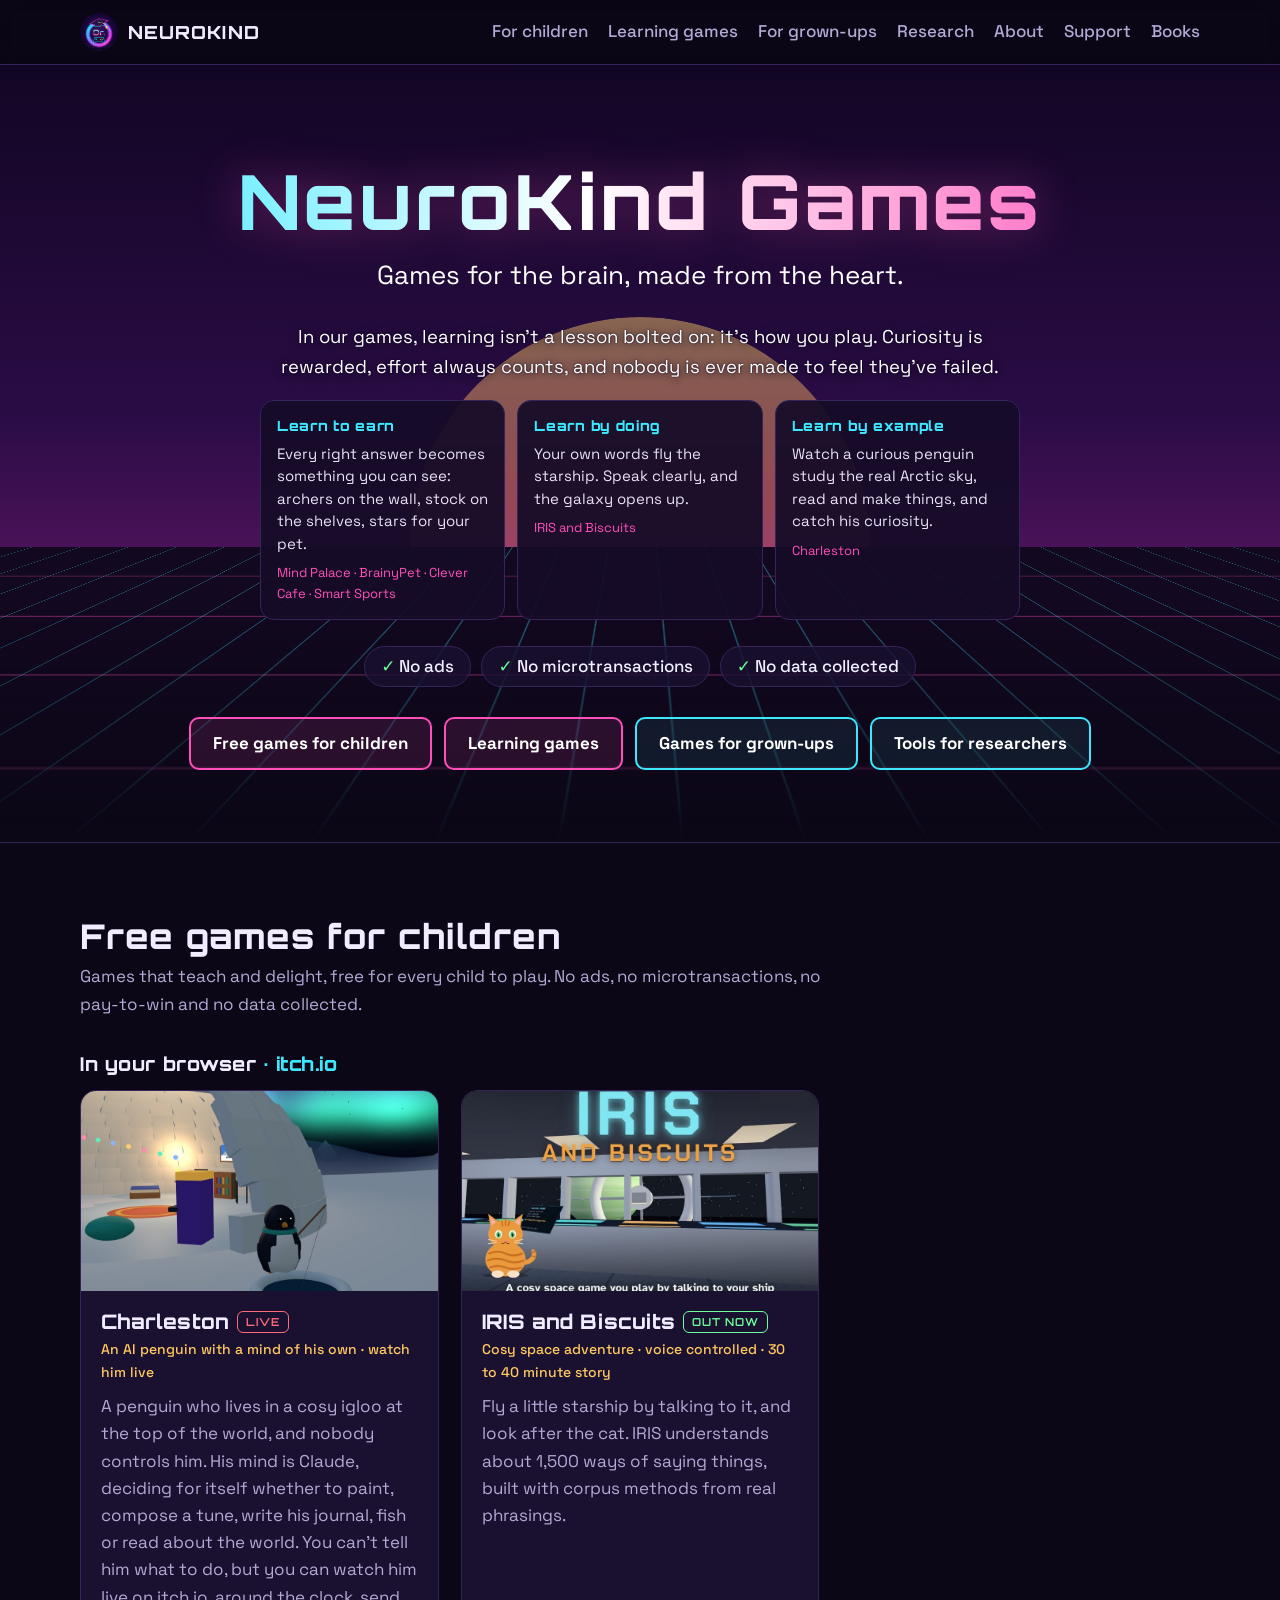
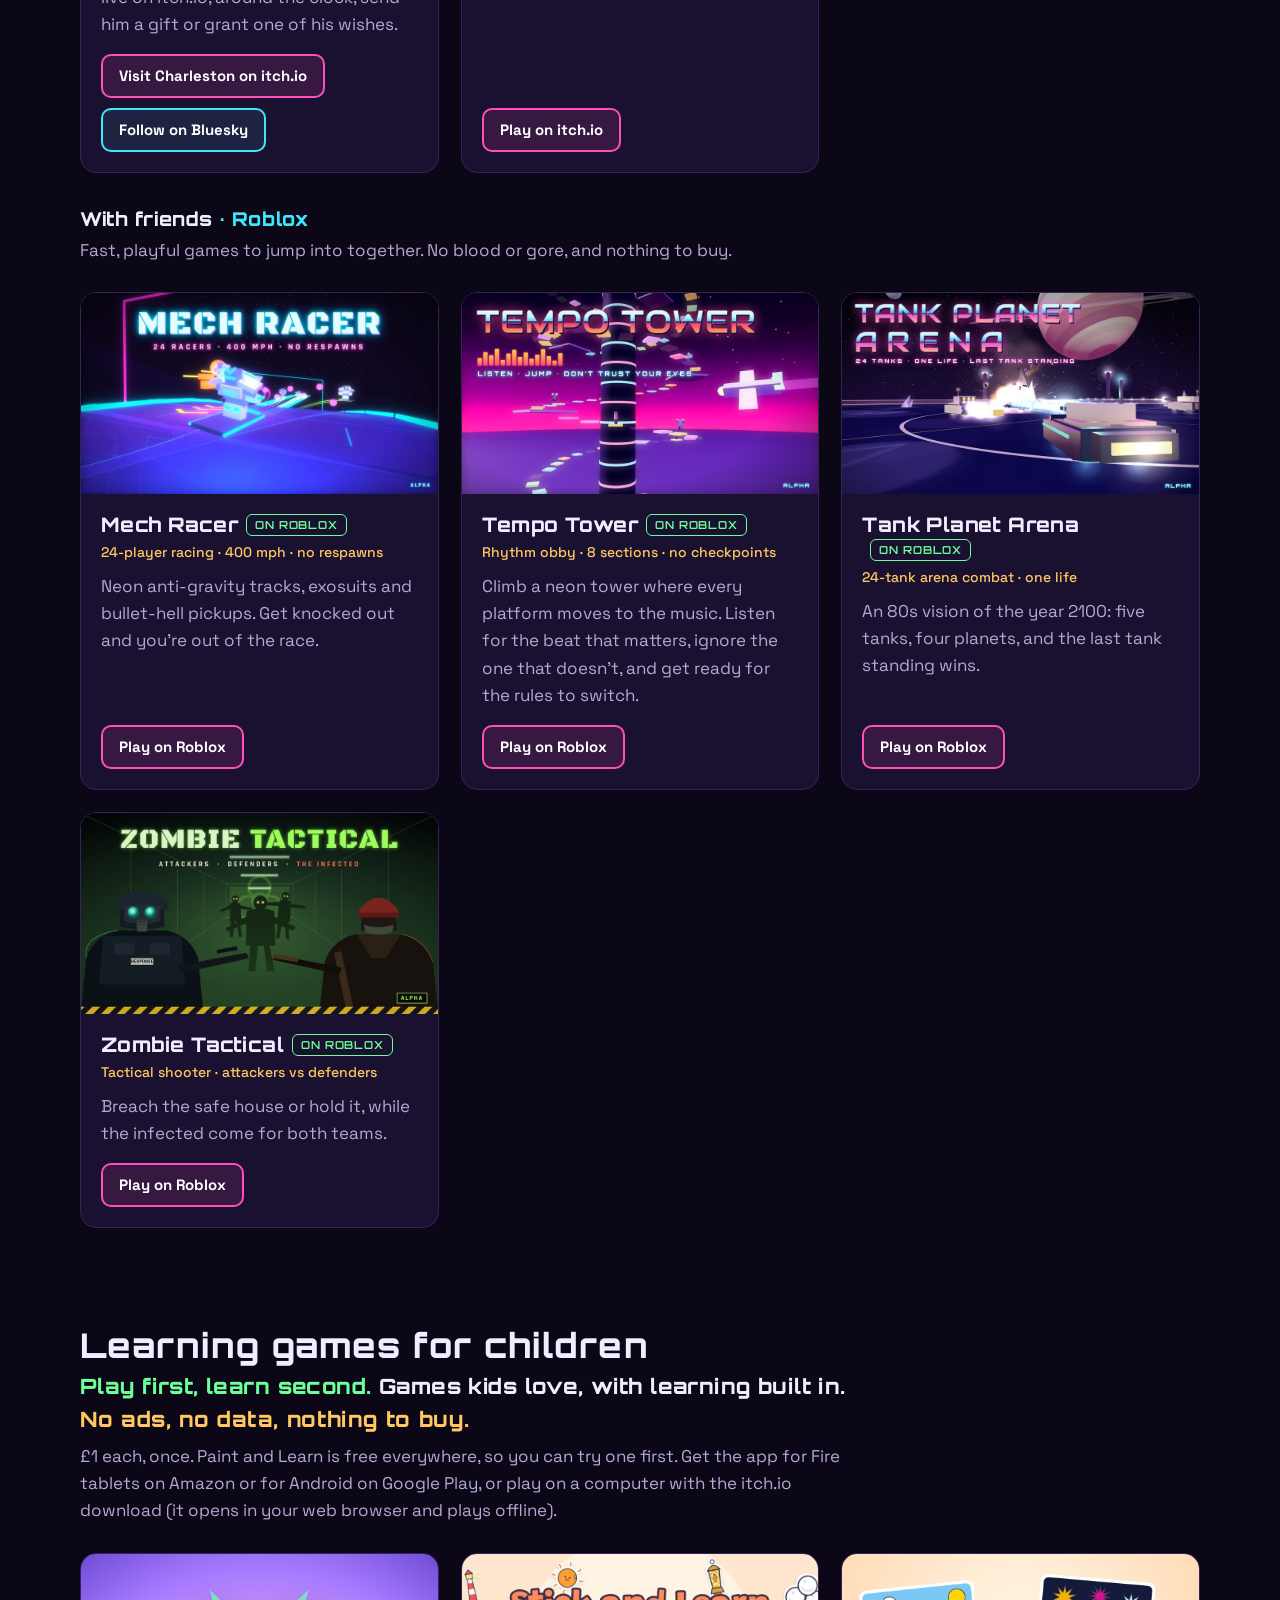
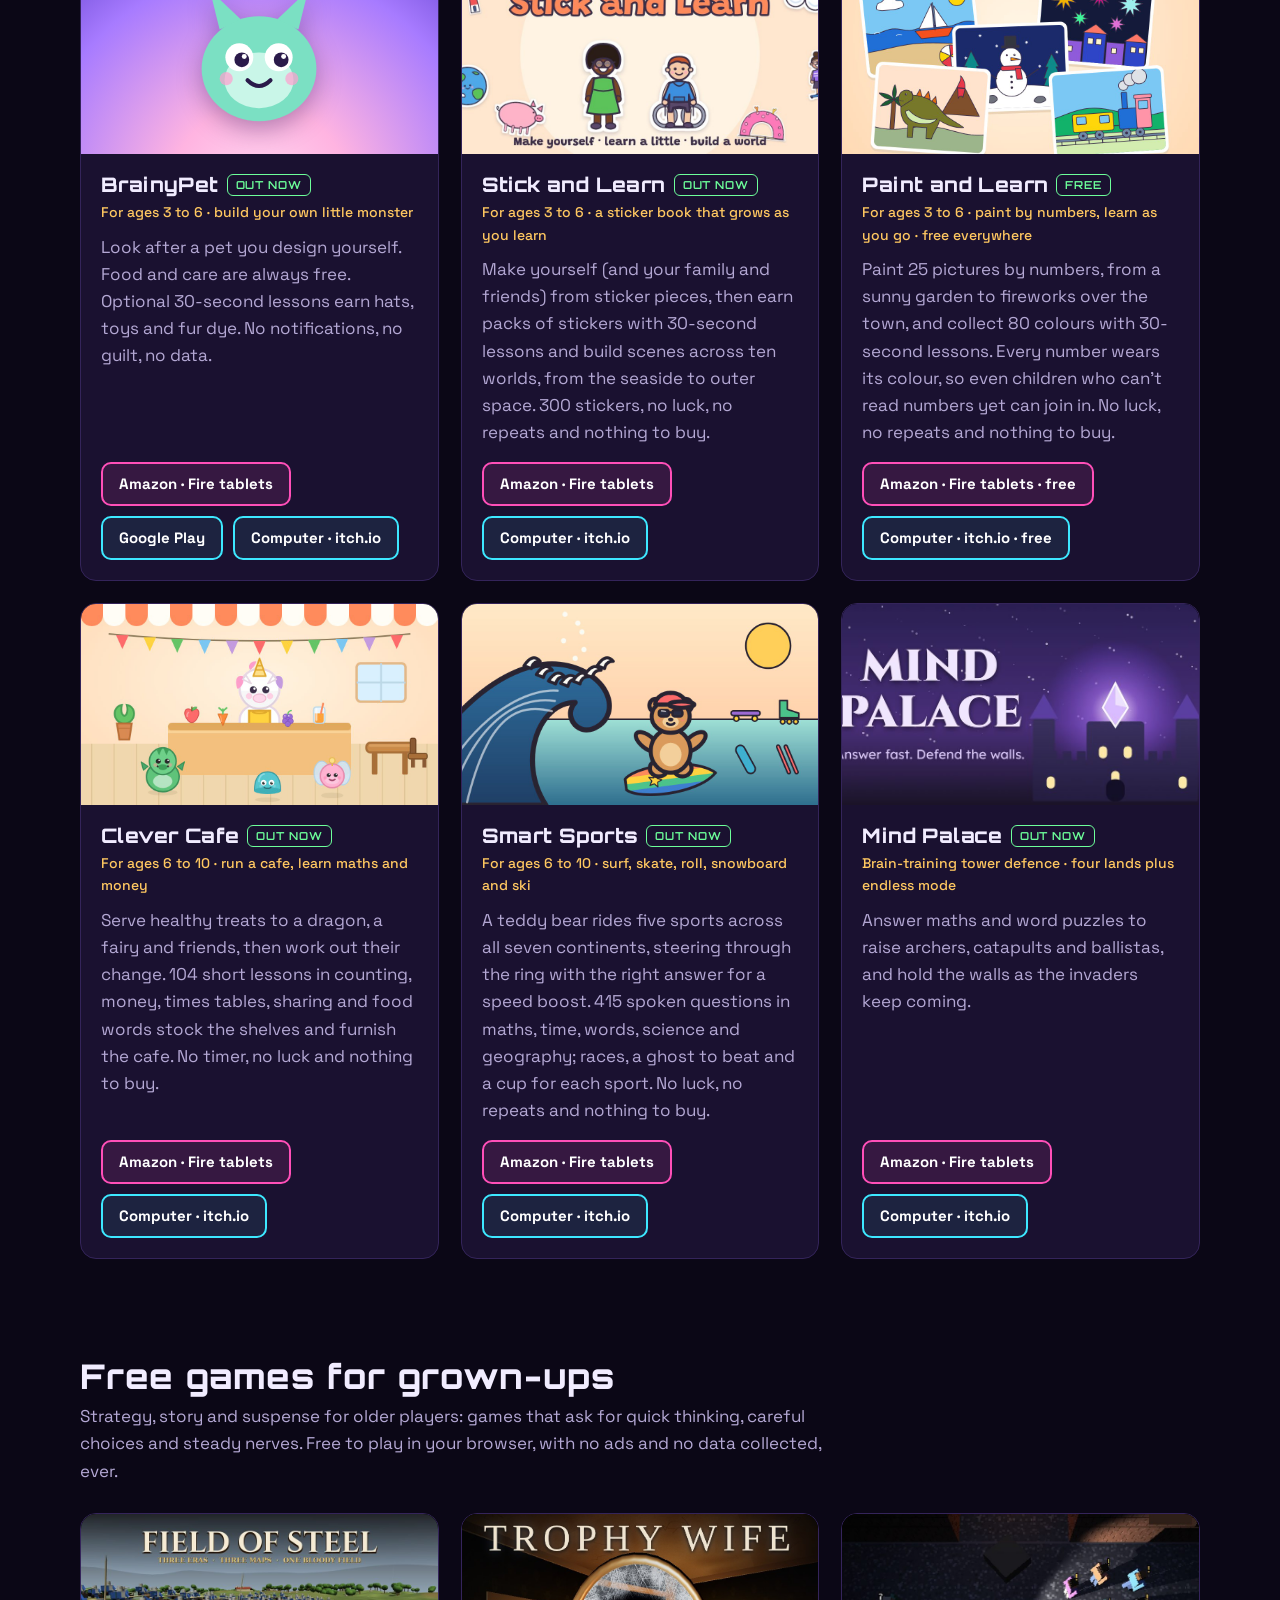
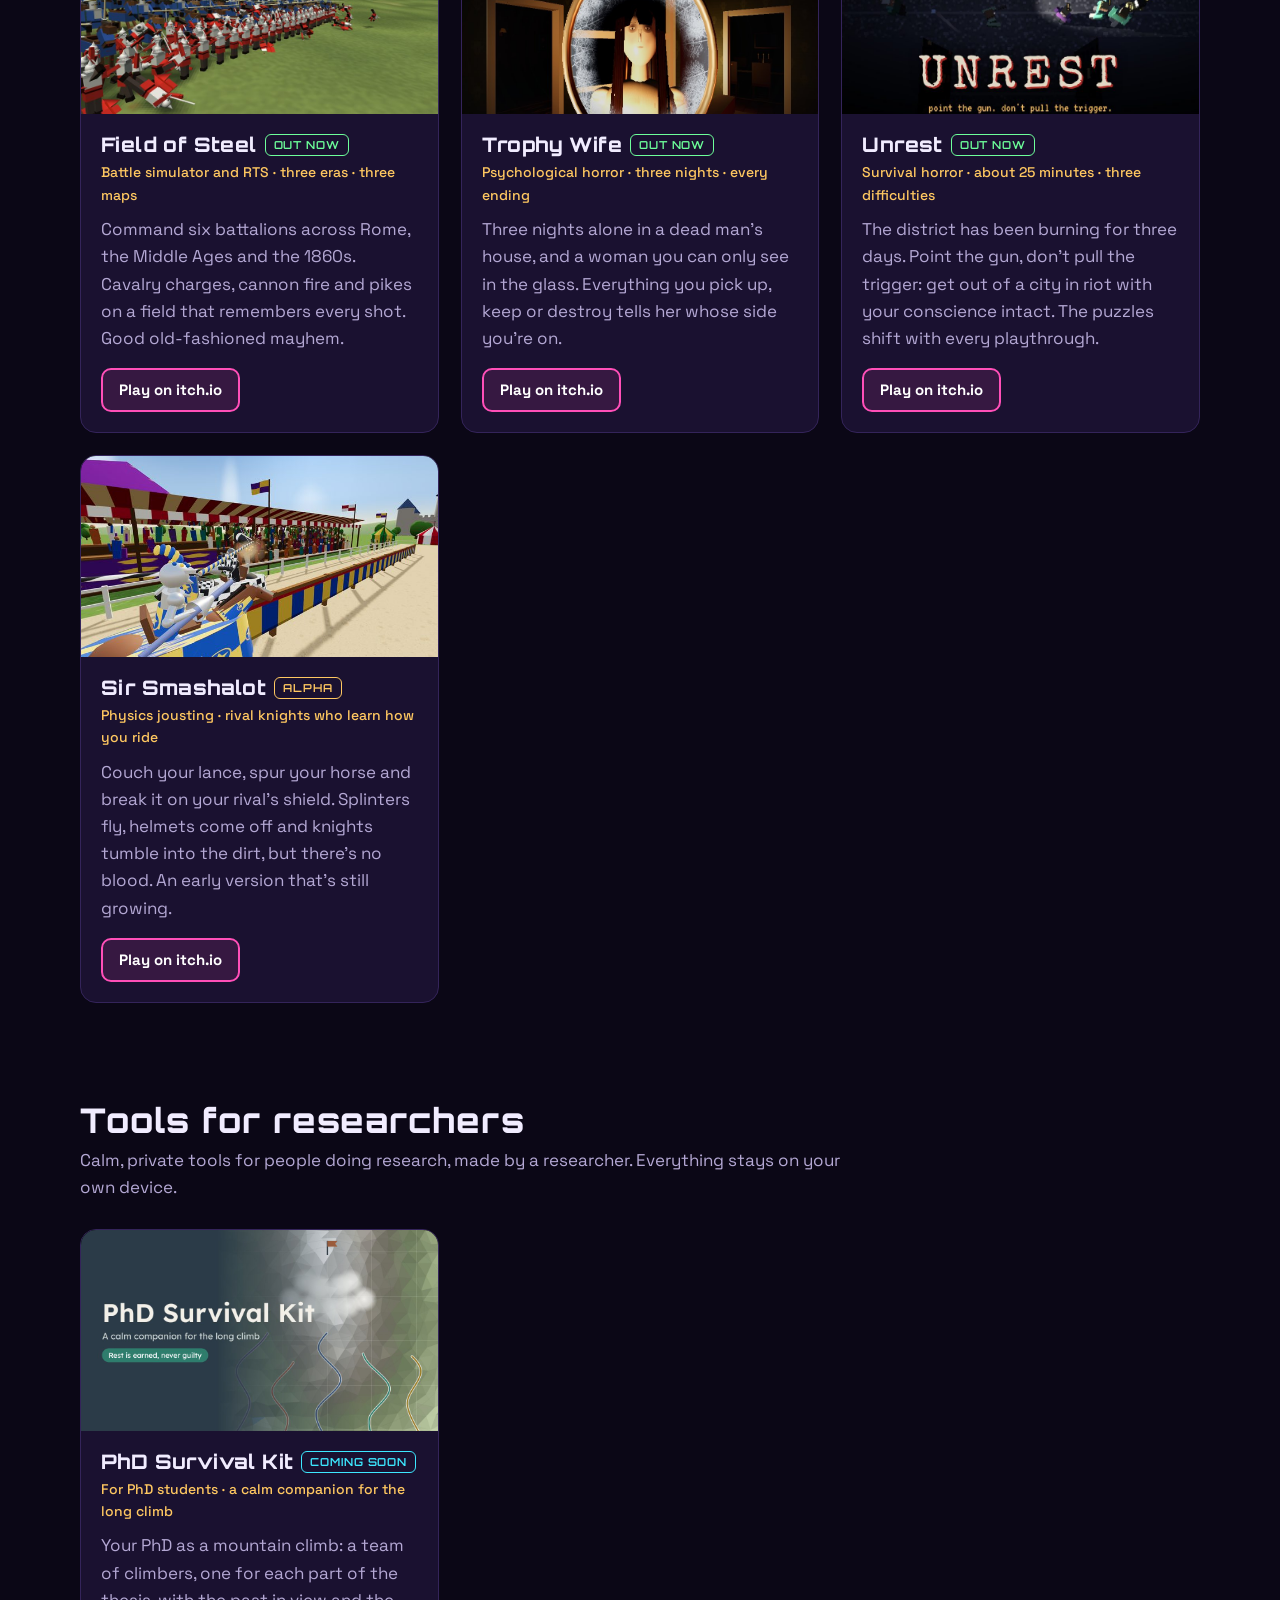
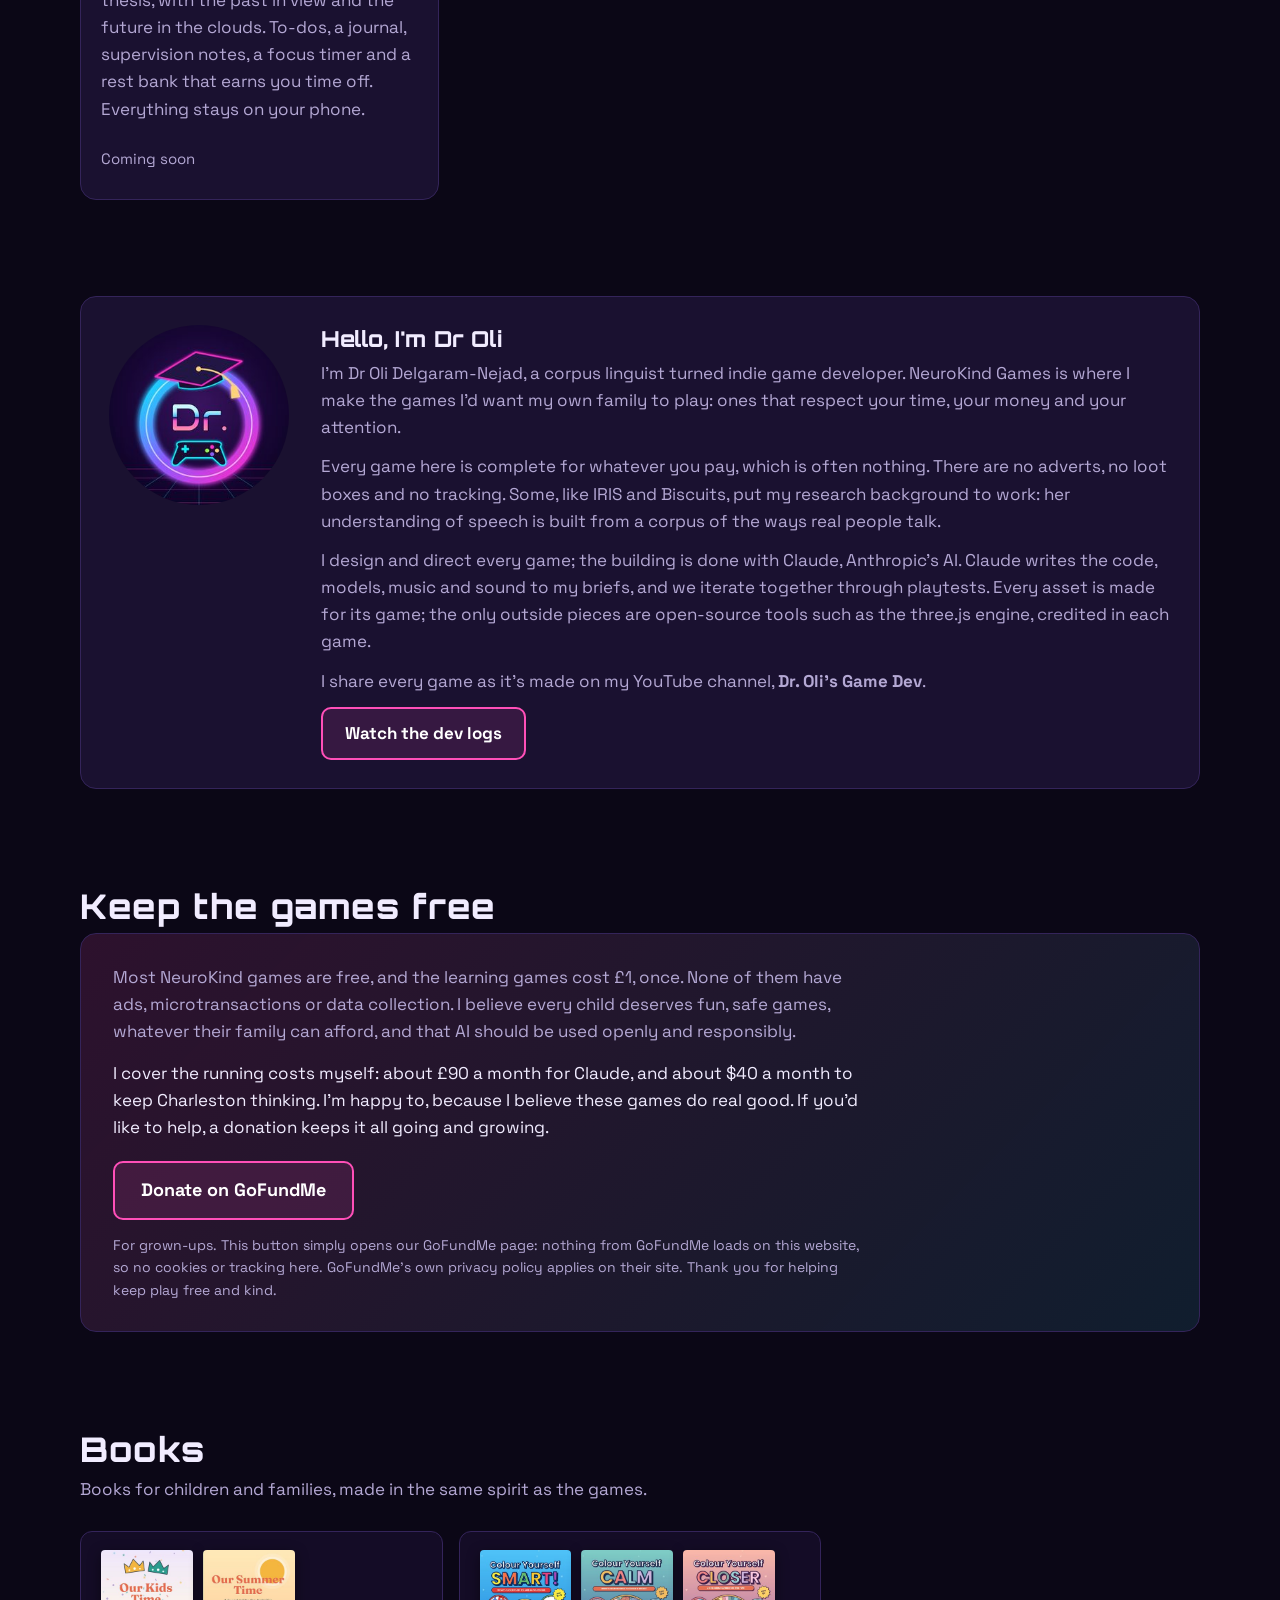
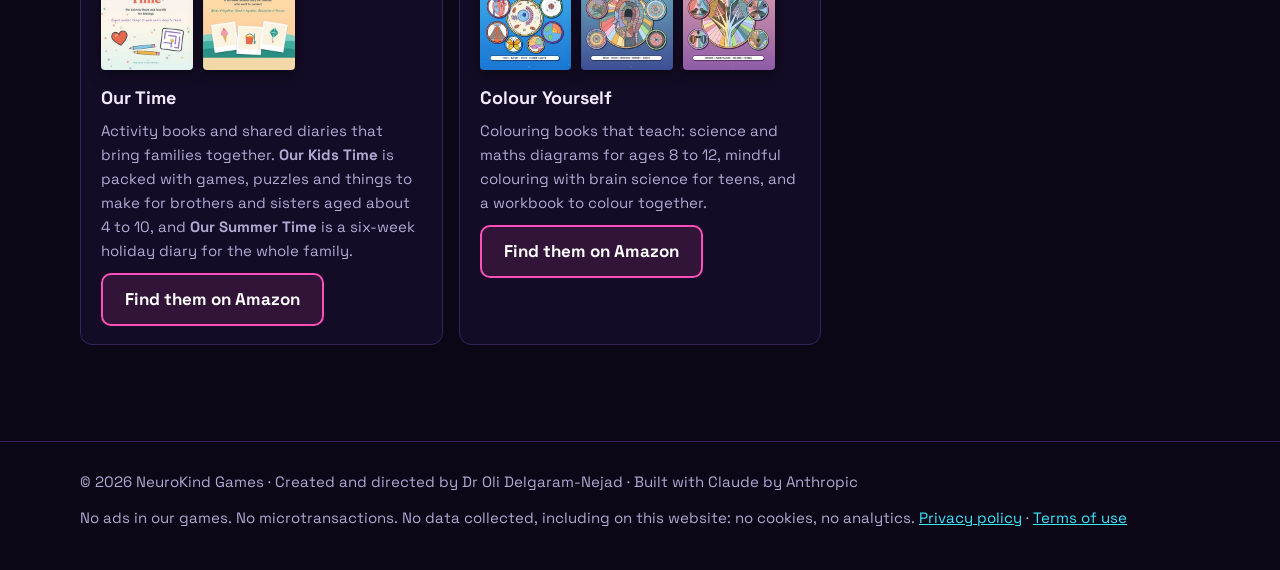
==== commit 5986e2c9: "Learning games: add 'Play first, learn second' motto Co-Authored-By: Claude Opus 5.5 <noreply@anthro" ====
--- a/index.html
+++ b/index.html
@@ -69,6 +69,9 @@
   section h2 { font: 800 clamp(24px, 3.4vw, 34px) 'Orbitron', sans-serif; margin: 0 0 6px; letter-spacing: .03em; }
   section h2 .where { color: var(--cyan); }
   section .lead { color: var(--dim); margin: 0 0 28px; max-width: 760px; }
+  section .motto { margin: 2px 0 10px; font: 700 clamp(17px, 2.2vw, 21px)/1.35 'Orbitron', sans-serif; letter-spacing: .02em; color: var(--ink); }
+  section .motto b { color: var(--green); font-weight: 800; }
+  section .motto span { display: block; margin-top: 4px; font: 600 16px/1.4 inherit; font-family: inherit; color: var(--gold); letter-spacing: .03em; }
   section h3.sub { font: 700 19px 'Orbitron', sans-serif; letter-spacing: .03em; margin: 34px 0 14px; }
   section h3.sub .where { color: var(--cyan); }
   section h3.sub + .lead { margin-top: -8px; }
@@ -204,7 +207,8 @@
 
 <section id="learning">
   <h2>Learning games for children</h2>
-  <p class="lead">£1 each, once, with nothing more to buy, no ads and no data collected. Paint and Learn is free everywhere, so you can try one first. Get the app for Fire tablets on Amazon or for Android on Google Play, or play on a computer with the itch.io download (it opens in your web browser and plays offline).</p>
+  <p class="motto"><b>Play first, learn second.</b> Games kids love, with learning built in.<span>No ads, no data, nothing to buy.</span></p>
+  <p class="lead">£1 each, once. Paint and Learn is free everywhere, so you can try one first. Get the app for Fire tablets on Amazon or for Android on Google Play, or play on a computer with the itch.io download (it opens in your web browser and plays offline).</p>
   <p class="reviewed" id="reviewed" hidden></p>
   <div class="grid">
     <article class="game">
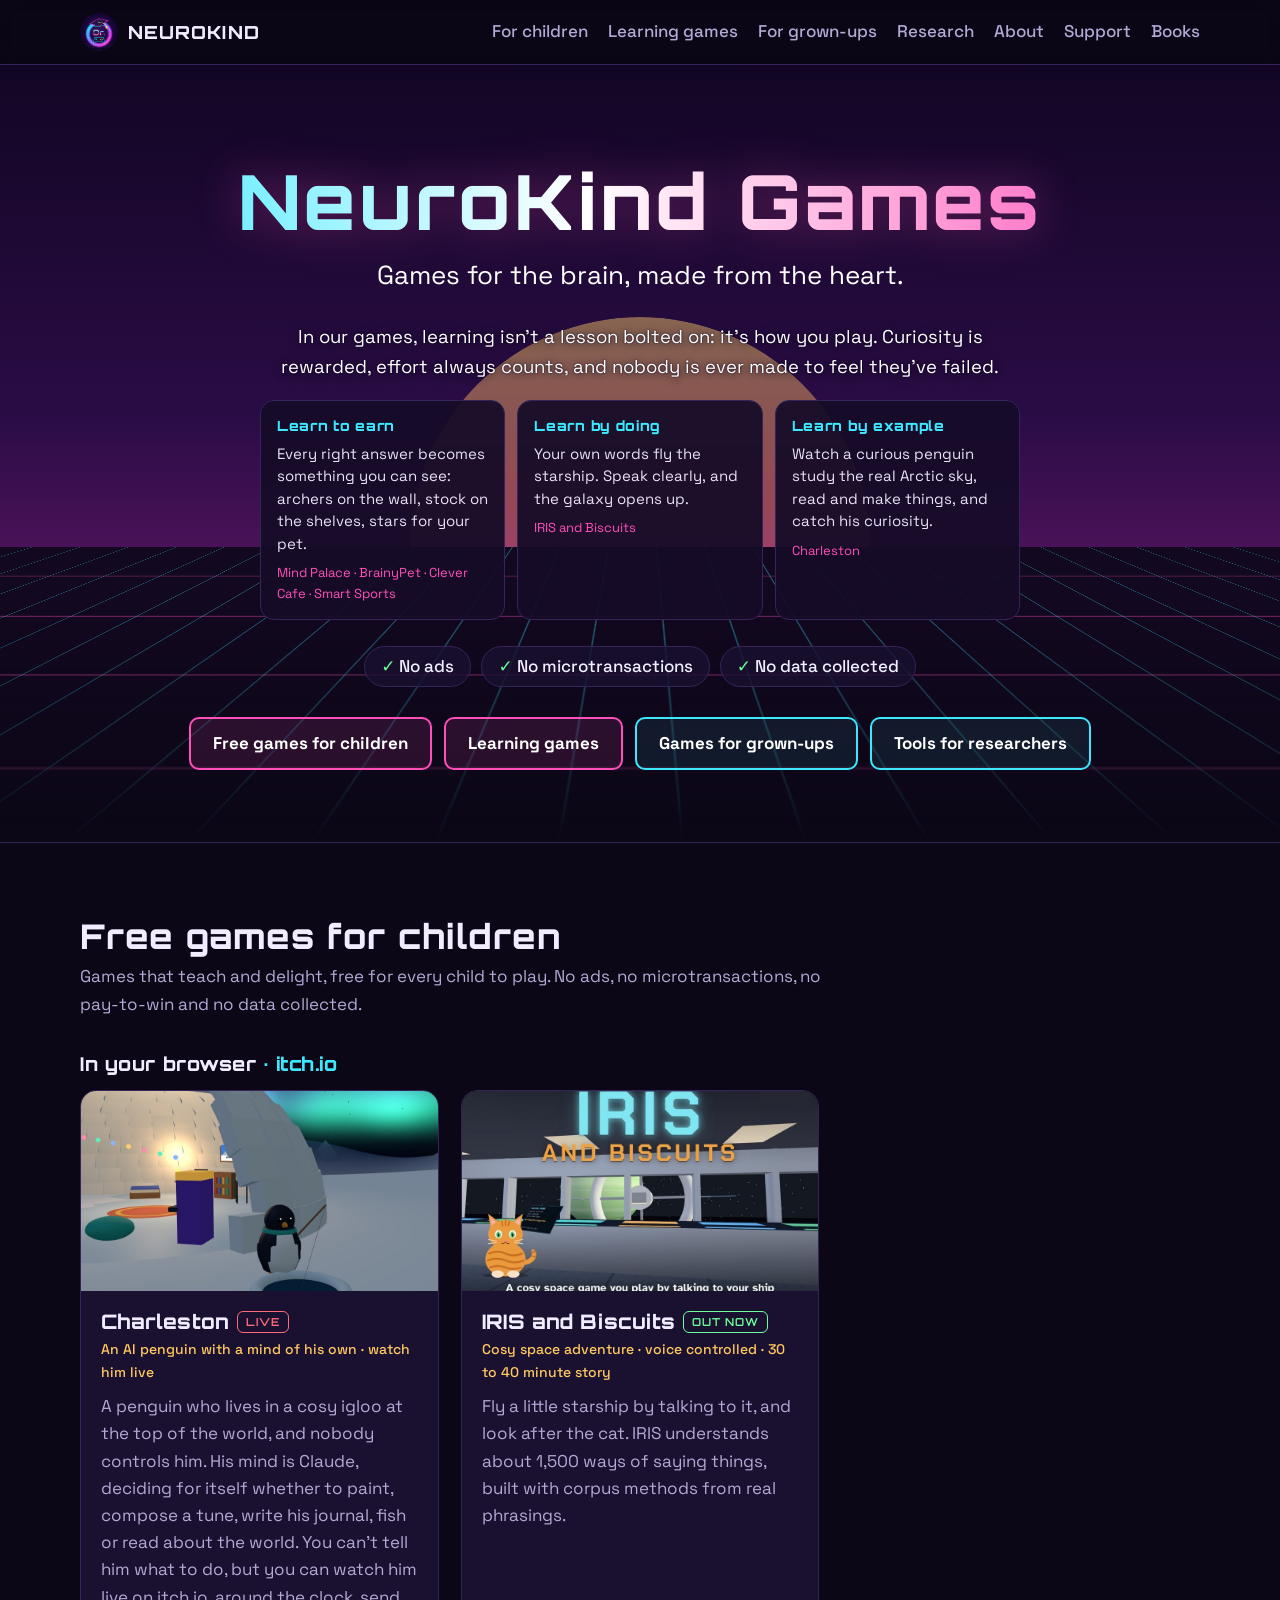
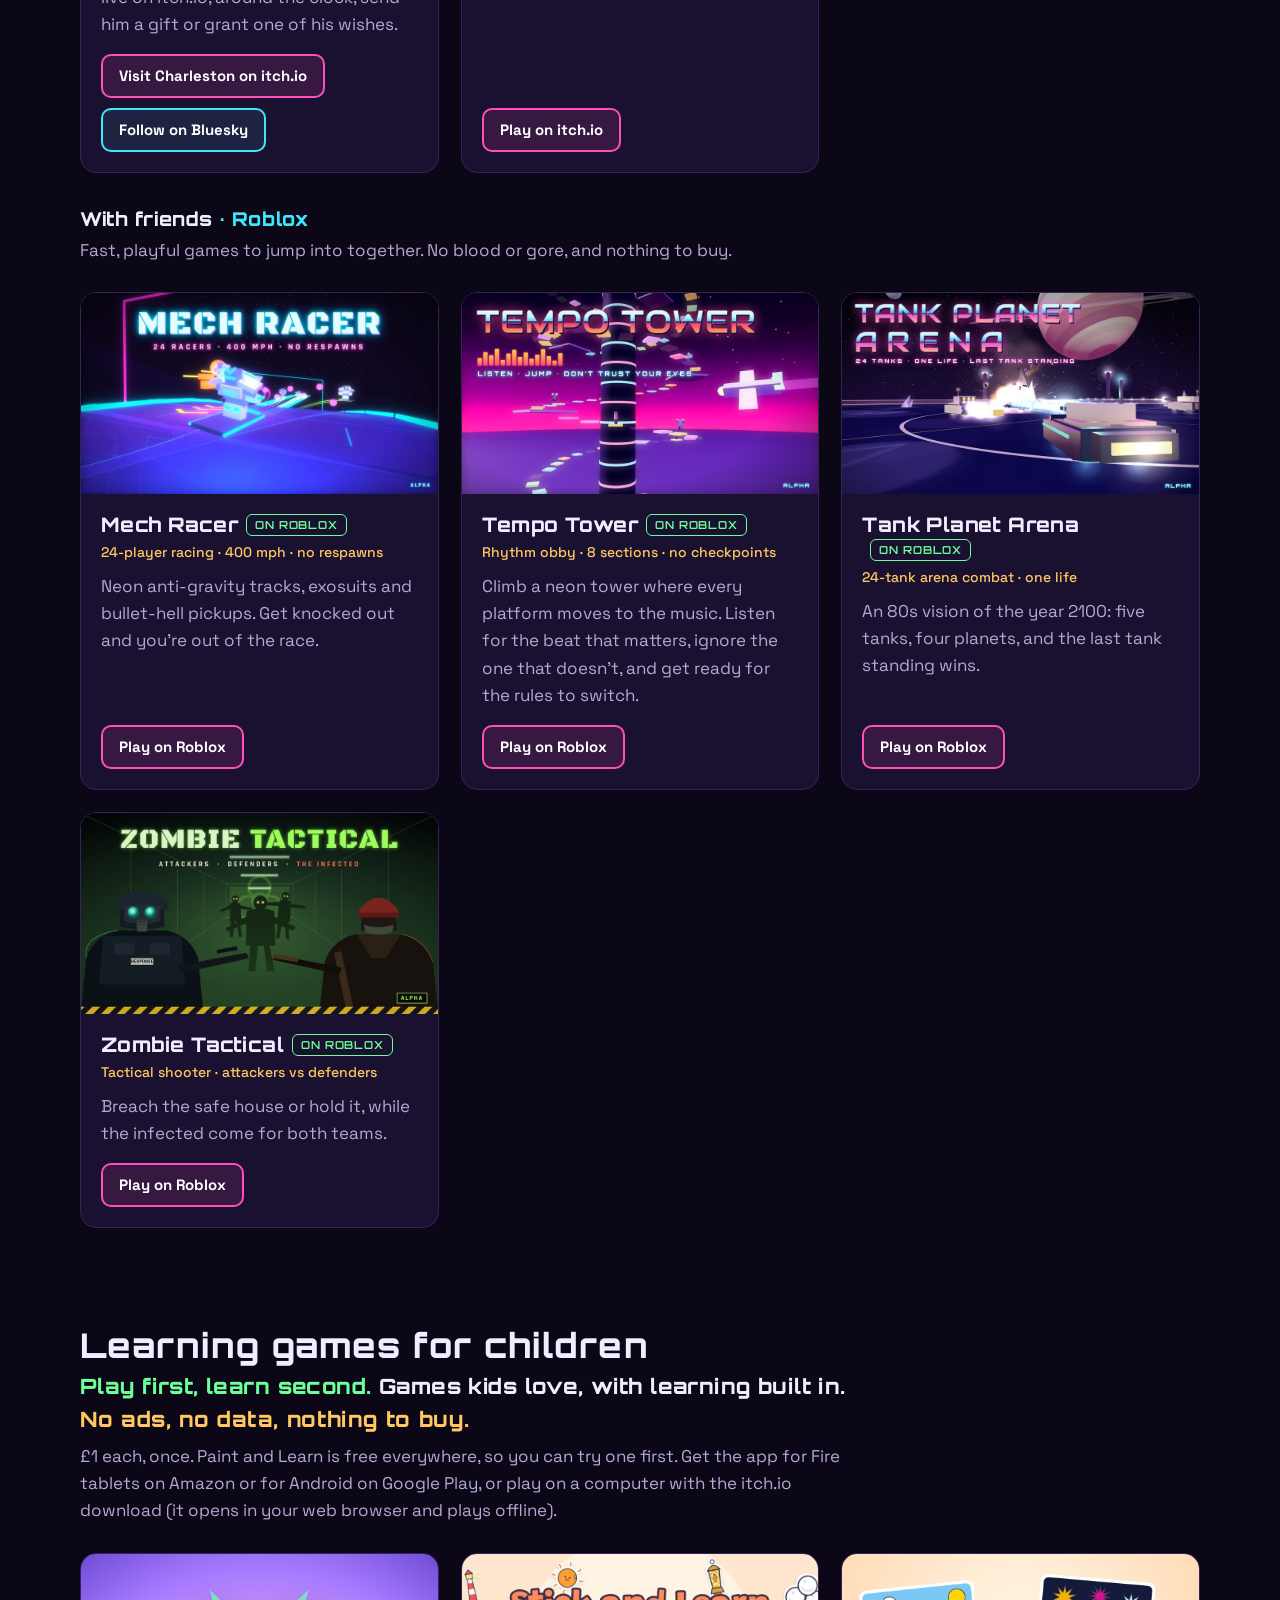
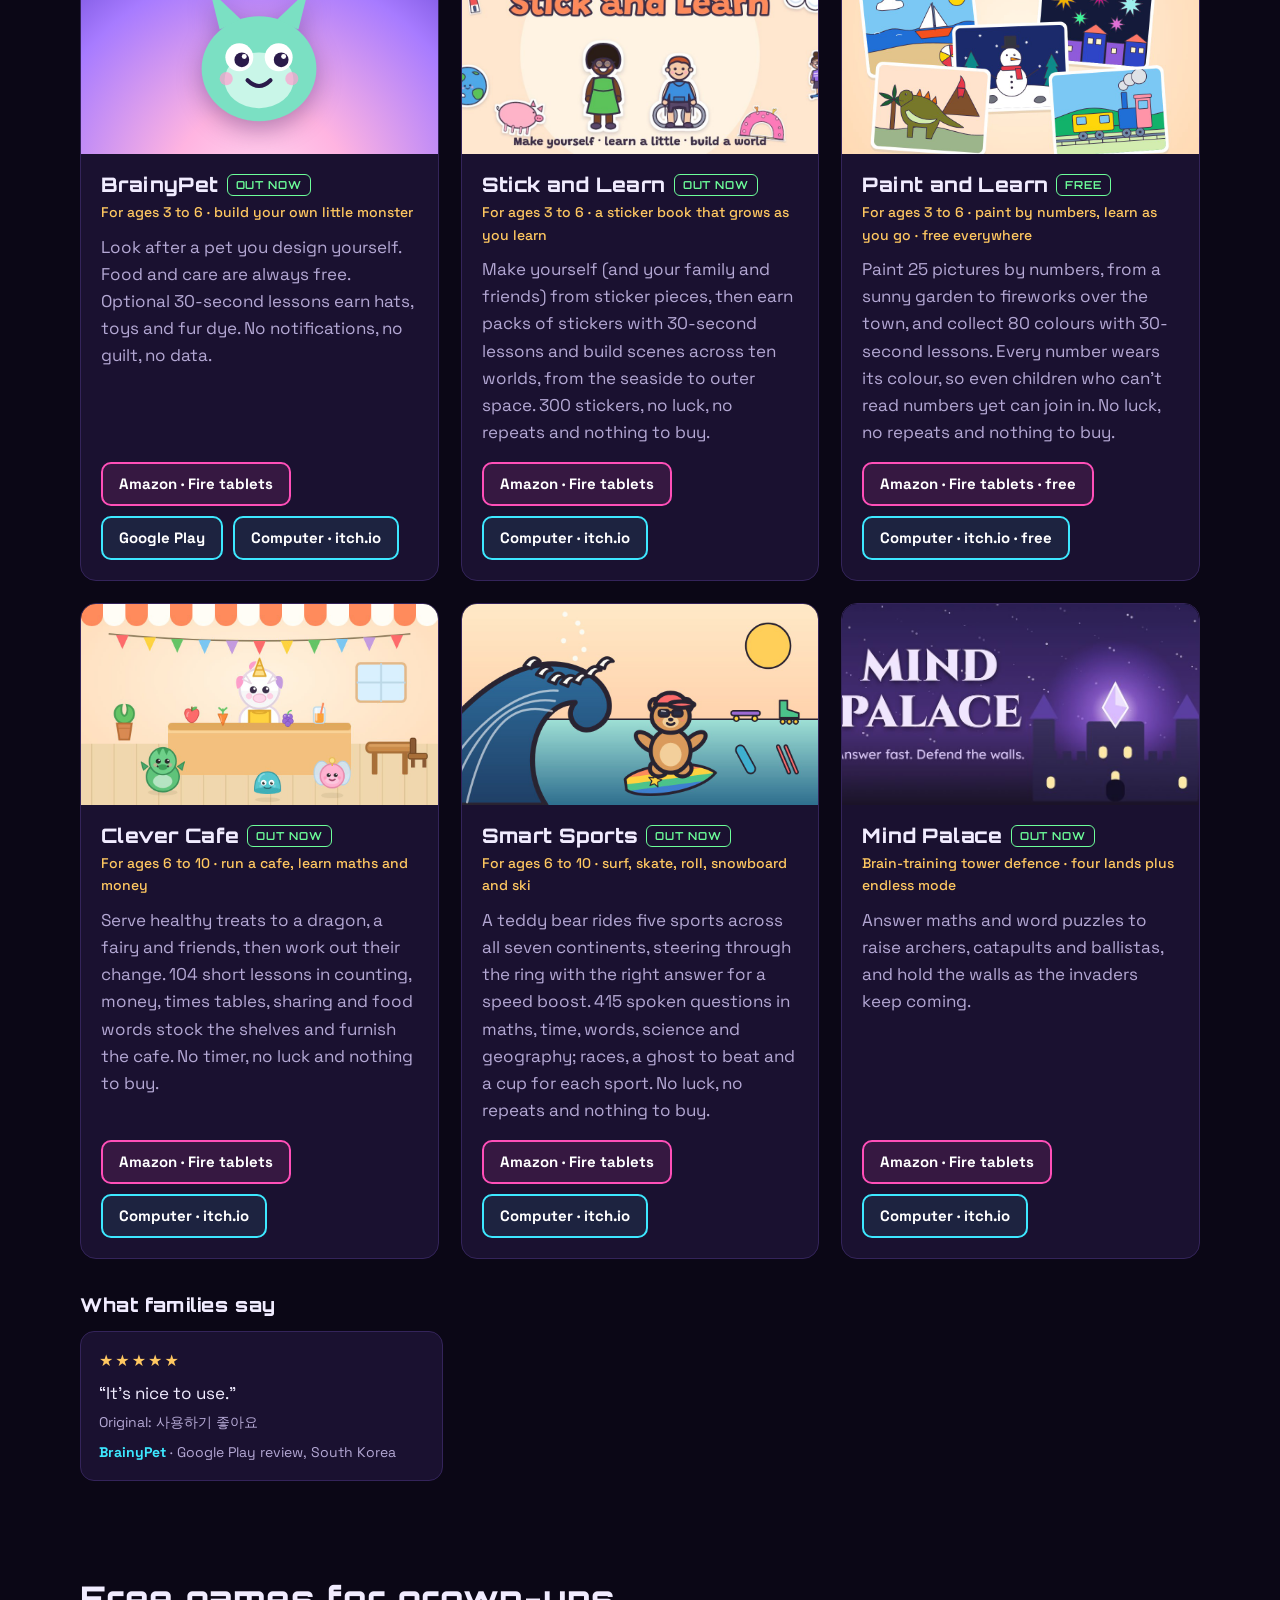
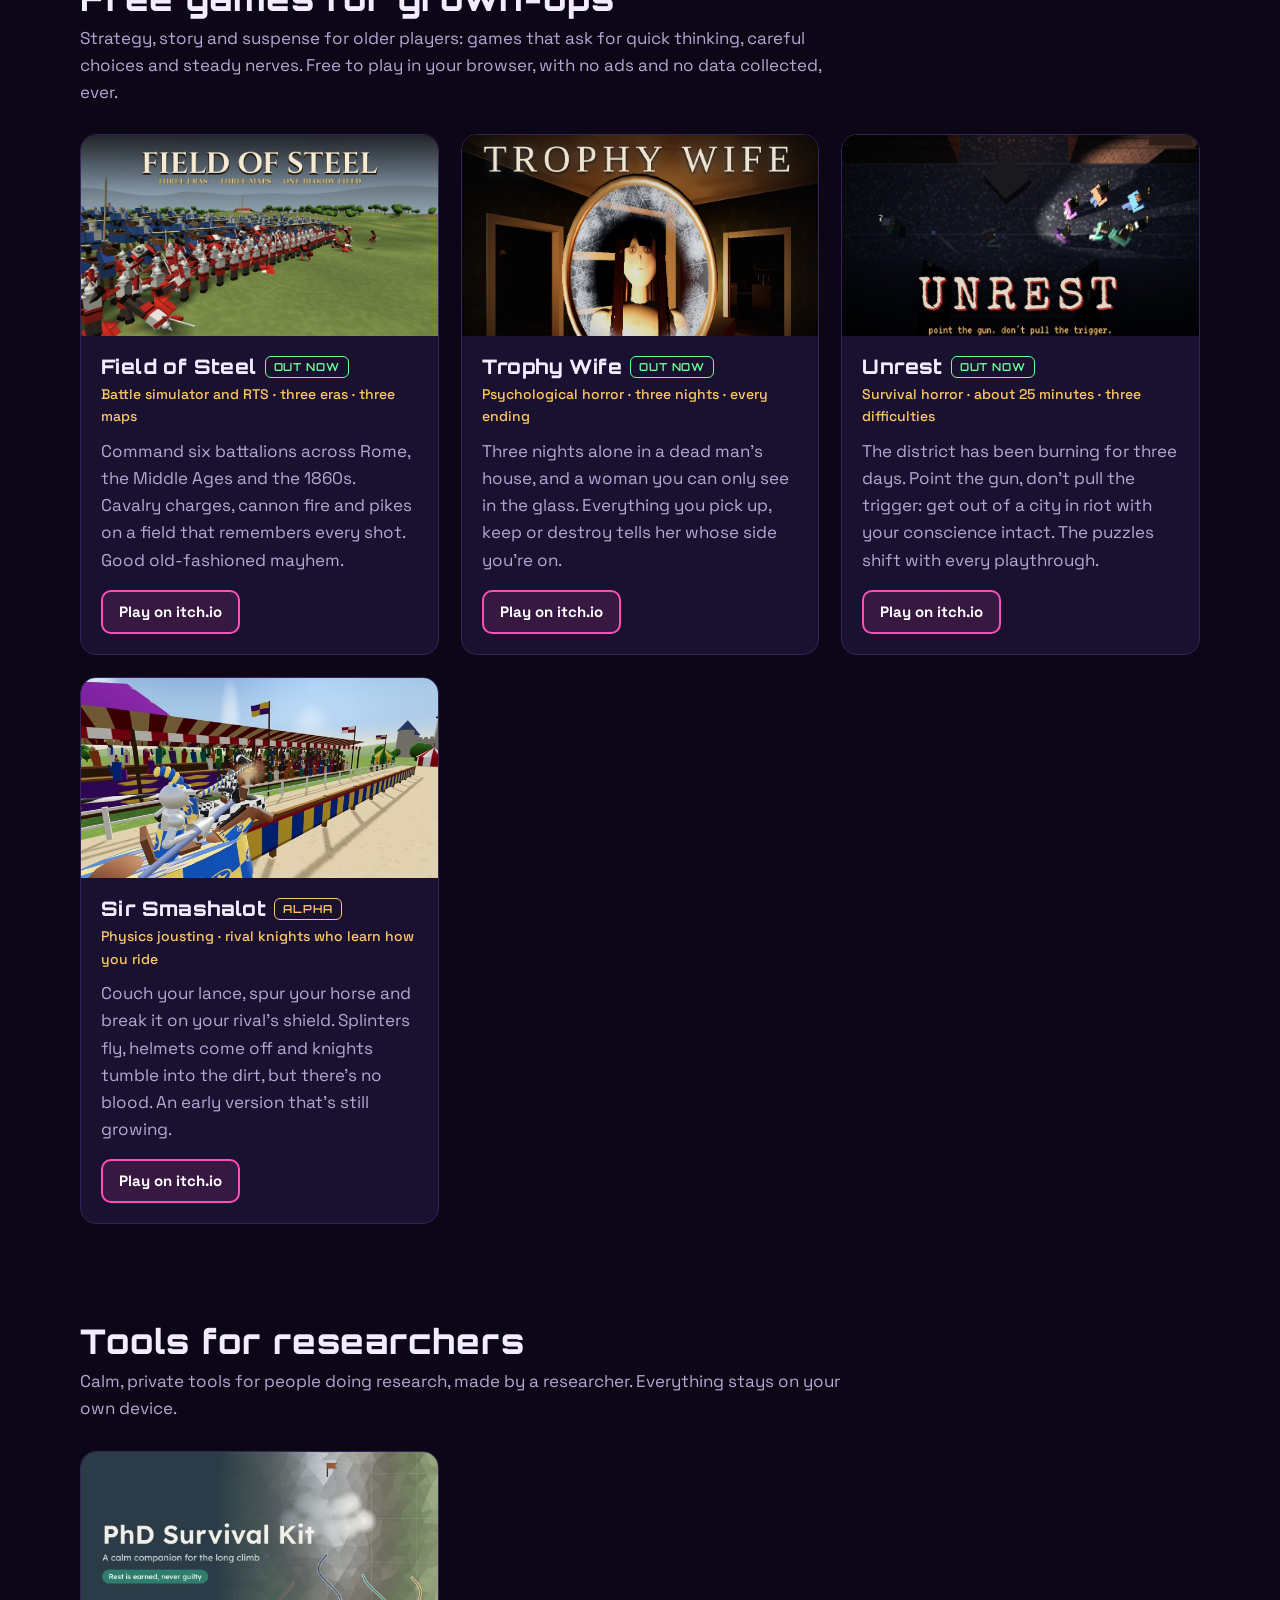
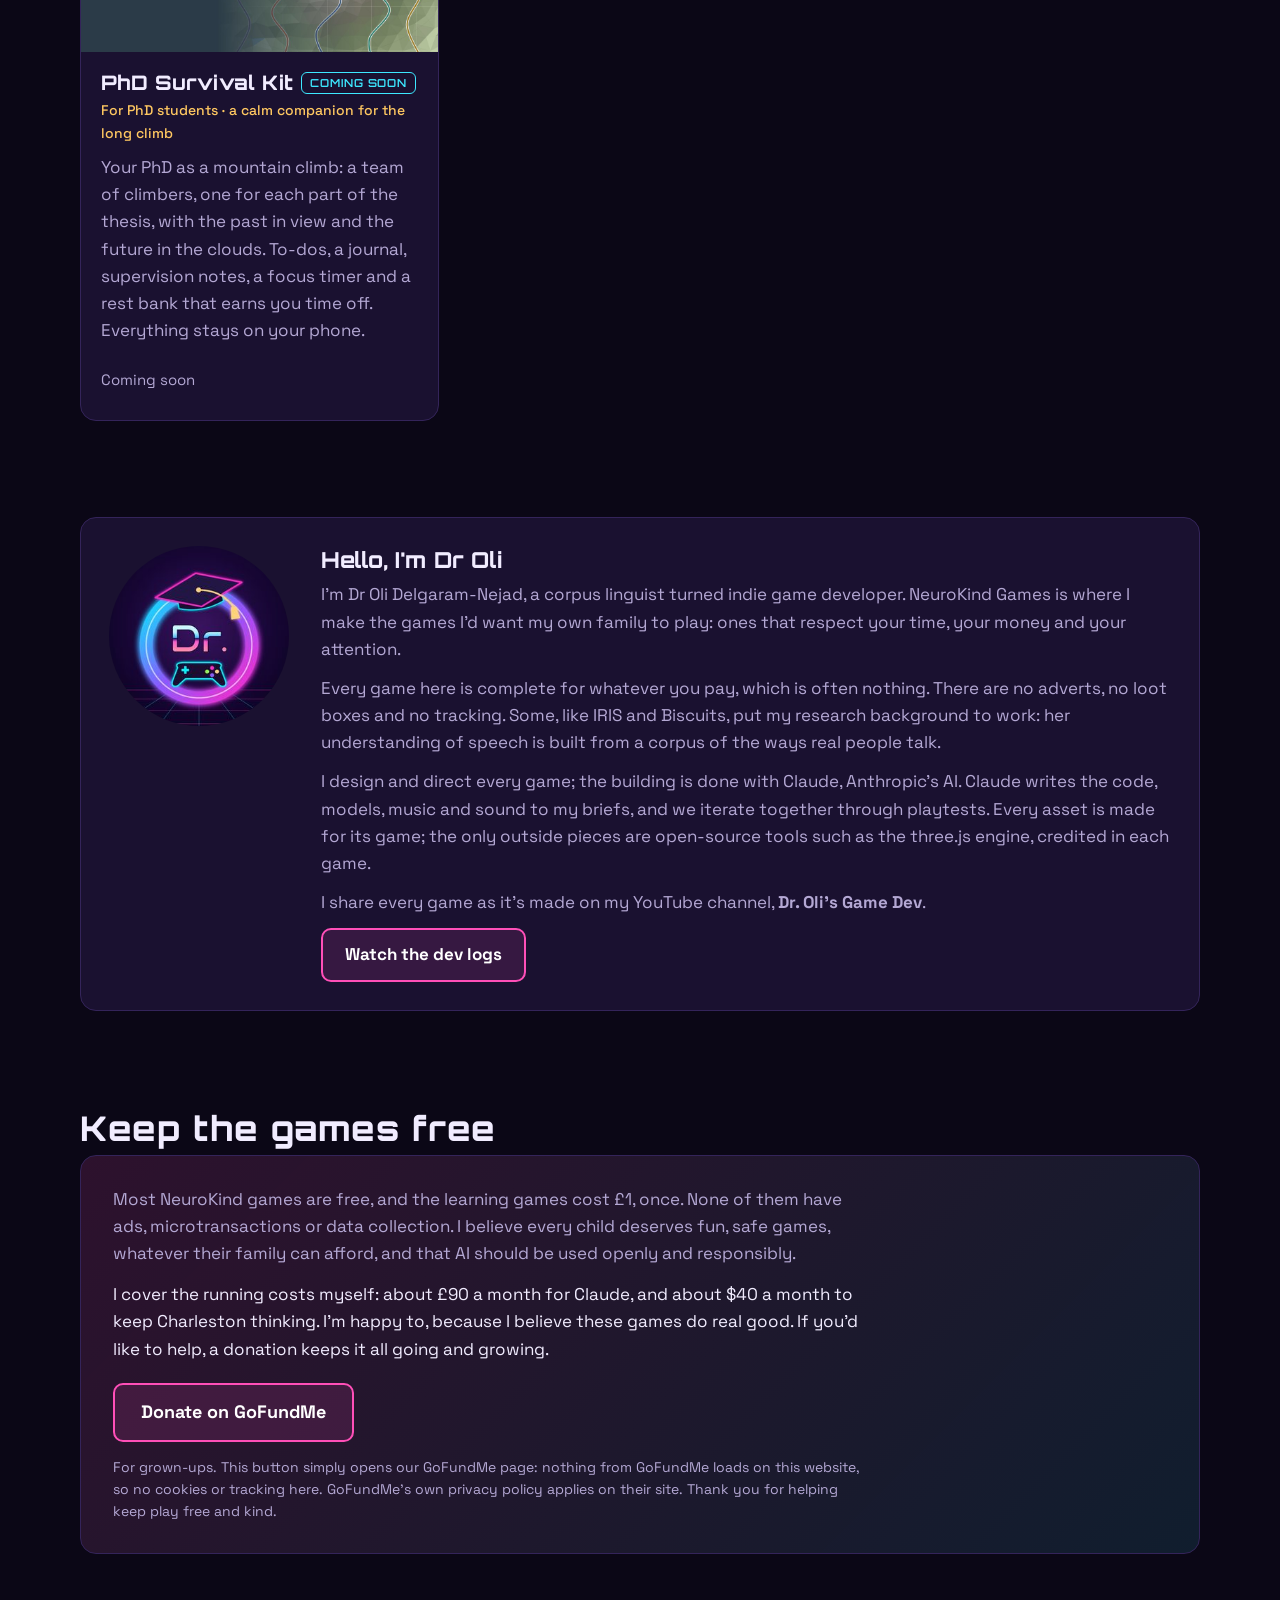
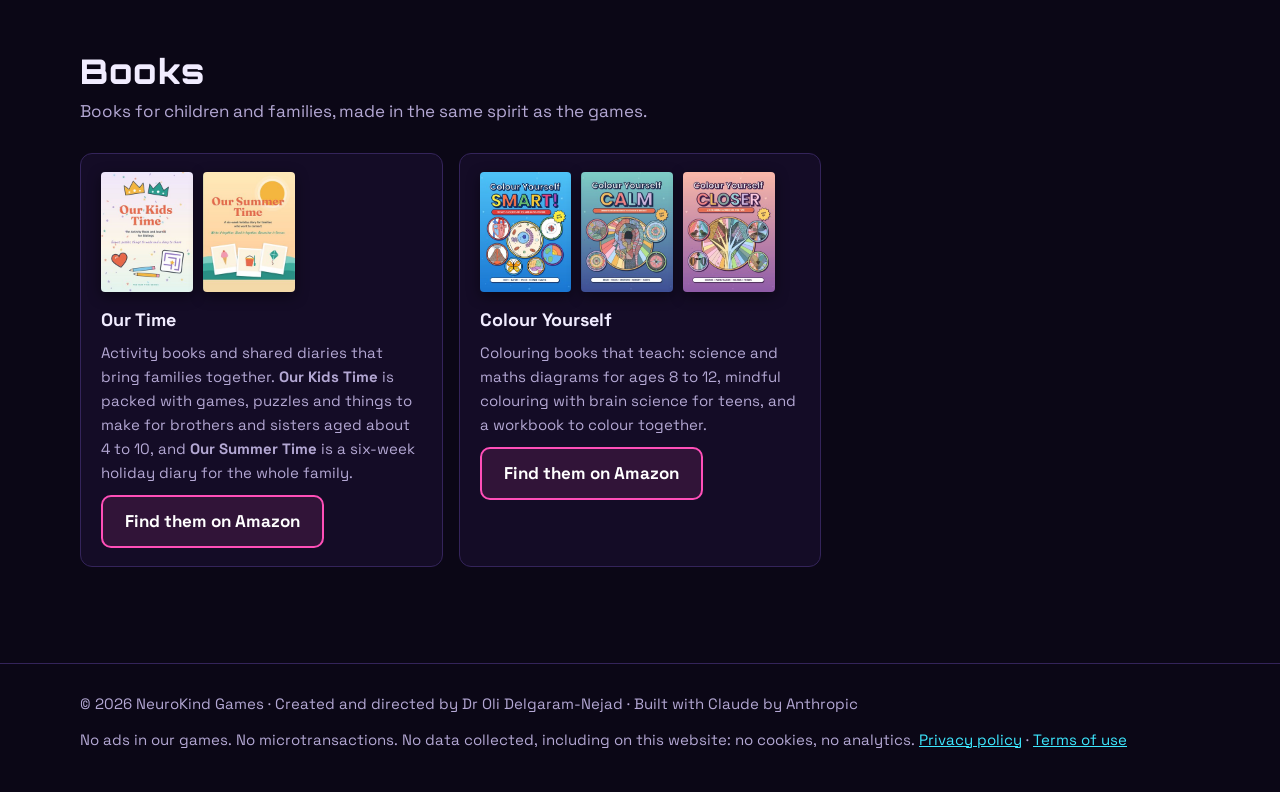
==== commit b61bb778: "Add 'What families say' with BrainyPet's first review (South Korea) Co-Authored-By: Claude Opus 5.5 " ====
--- a/index.html
+++ b/index.html
@@ -72,6 +72,16 @@
   section .motto { margin: 2px 0 10px; font: 700 clamp(17px, 2.2vw, 21px)/1.35 'Orbitron', sans-serif; letter-spacing: .02em; color: var(--ink); }
   section .motto b { color: var(--green); font-weight: 800; }
   section .motto span { display: block; margin-top: 4px; font: 600 16px/1.4 inherit; font-family: inherit; color: var(--gold); letter-spacing: .03em; }
+  /* what families say (filled from FAMILY_REVIEWS at the bottom of the page; hidden while it's empty) */
+  .families { margin-top: 34px; }
+  .families h3 { font: 700 19px 'Orbitron', sans-serif; letter-spacing: .03em; margin: 0 0 14px; }
+  .families .list { display: grid; grid-template-columns: repeat(auto-fill, minmax(min(300px, 100%), 1fr)); gap: 16px; }
+  .fam { background: var(--card); border: 1px solid var(--line); border-radius: 14px; padding: 16px 18px; margin: 0; }
+  .fam .stars { color: var(--gold); letter-spacing: 2px; font-size: 16px; }
+  .fam blockquote { margin: 6px 0 4px; font-size: 17px; color: var(--ink); }
+  .fam .orig { color: var(--dim); font-size: 14px; margin: 0 0 8px; }
+  .fam figcaption { color: var(--dim); font-size: 14px; }
+  .fam figcaption b { color: var(--cyan); font-weight: 600; }
   section h3.sub { font: 700 19px 'Orbitron', sans-serif; letter-spacing: .03em; margin: 34px 0 14px; }
   section h3.sub .where { color: var(--cyan); }
   section h3.sub + .lead { margin-top: -8px; }
@@ -255,6 +265,10 @@
         <p>Answer maths and word puzzles to raise archers, catapults and ballistas, and hold the walls as the invaders keep coming.</p>
         <div class="play" data-stores="mindpalace"></div></div>
     </article>
+  </div>
+  <div class="families" id="families" hidden>
+    <h3>What families say</h3>
+    <div class="list"></div>
   </div>
 </section>
 
@@ -415,6 +429,20 @@
       + '<div class="by">Educational App Store' + (by ? ' · ' + by : '') + '</div></div>';
     el.parentNode.insertBefore(box, el);
   });
+  // ---- What families say: real store reviews, word for word. text = English (translated if needed), original = the
+  //   reviewer's own words when not in English, source = where it's from. The section stays hidden while this is empty.
+  const FAMILY_REVIEWS = [
+    { game: 'BrainyPet', stars: 5, text: "It's nice to use.", original: '사용하기 좋아요', source: 'Google Play review, South Korea', lang: 'ko' },
+  ];
+  if (FAMILY_REVIEWS.length) {
+    const box = document.getElementById('families');
+    box.querySelector('.list').innerHTML = FAMILY_REVIEWS.map(r =>
+      '<figure class="fam"><div class="stars" aria-label="' + r.stars + ' out of 5 stars">' + '★'.repeat(r.stars) + '☆'.repeat(5 - r.stars) + '</div>'
+      + '<blockquote>&ldquo;' + esc(r.text) + '&rdquo;</blockquote>'
+      + (r.original ? '<p class="orig">Original: <span lang="' + (r.lang || '') + '">' + esc(r.original) + '</span></p>' : '')
+      + '<figcaption><b>' + esc(r.game) + '</b> · ' + esc(r.source) + '</figcaption></figure>').join('');
+    box.hidden = false;
+  }
   if (reviewed || REVIEWS.site) {
     const p = document.getElementById('reviewed');
     p.innerHTML = '&#10003; Independently reviewed by the ' + (REVIEWS.site ? '<a href="' + esc(REVIEWS.site) + '" target="_blank" rel="noopener">Educational App Store</a>' : 'Educational App Store') + '.';
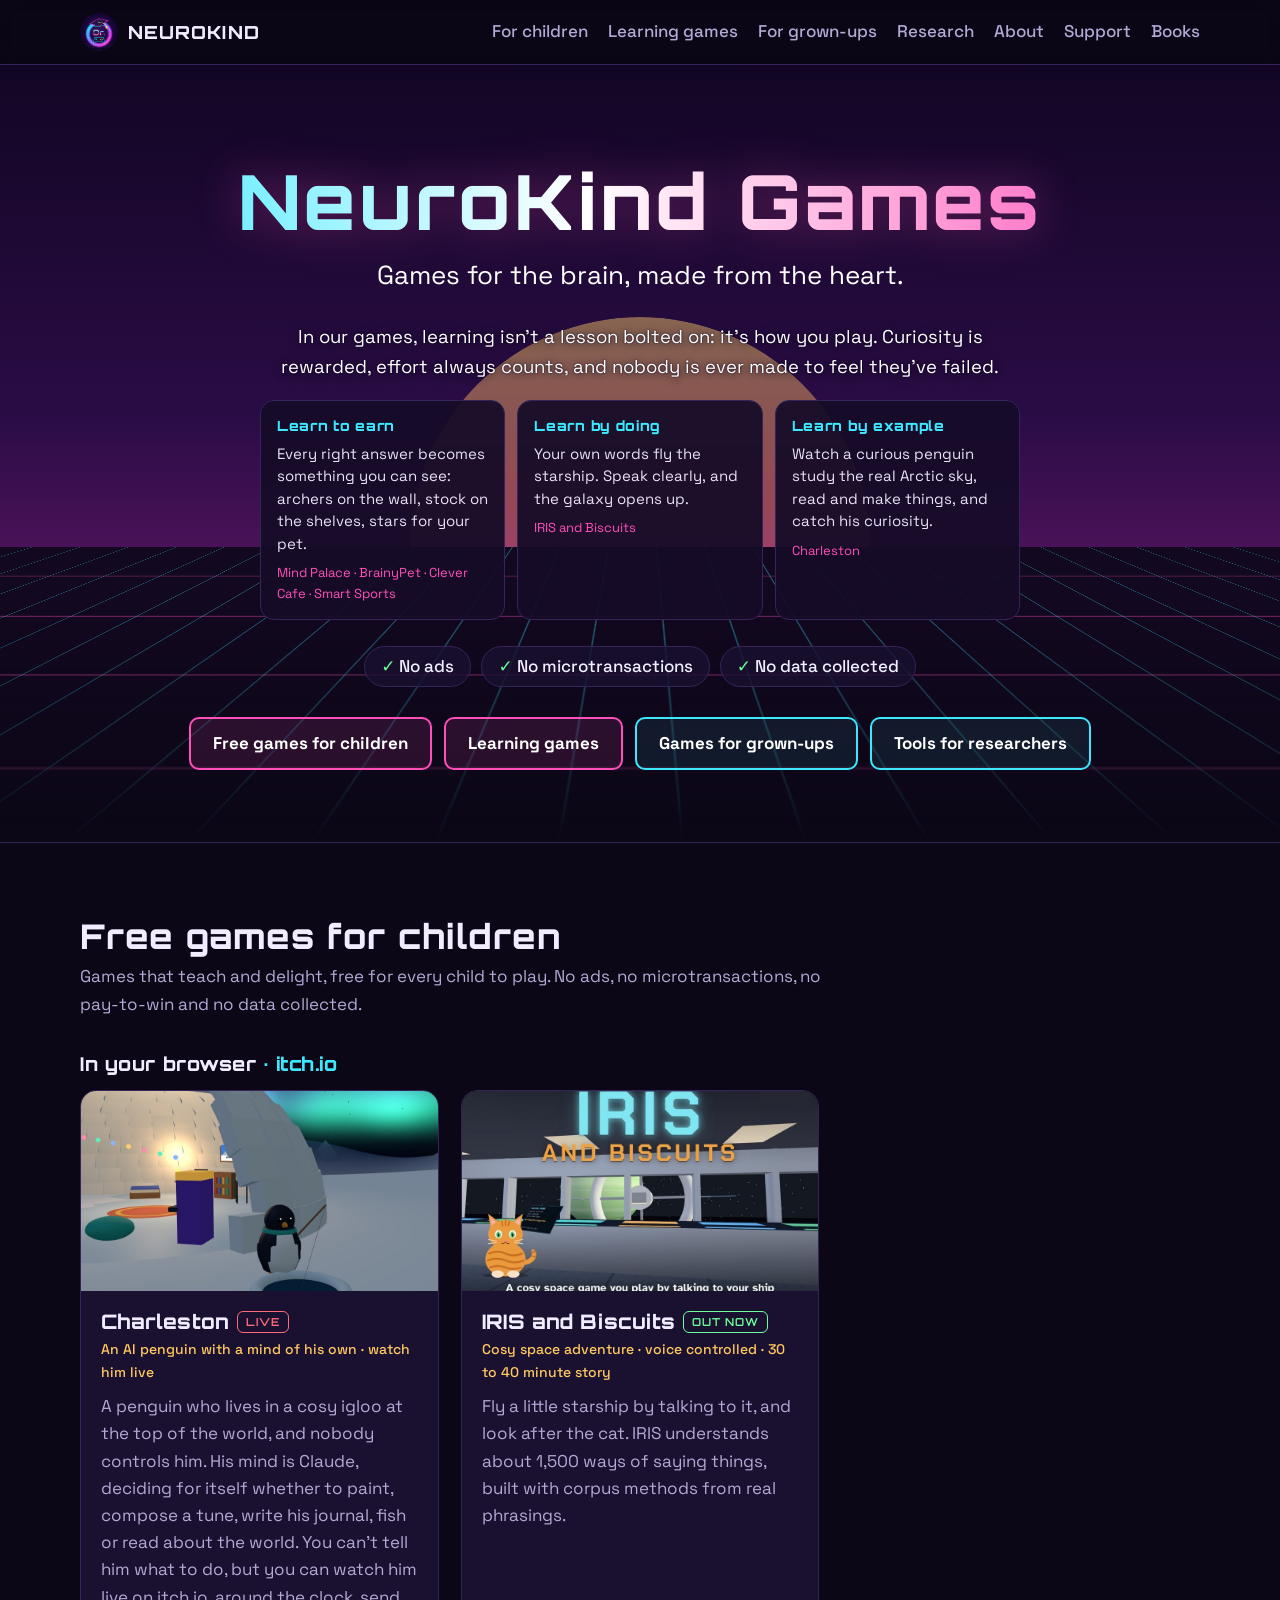
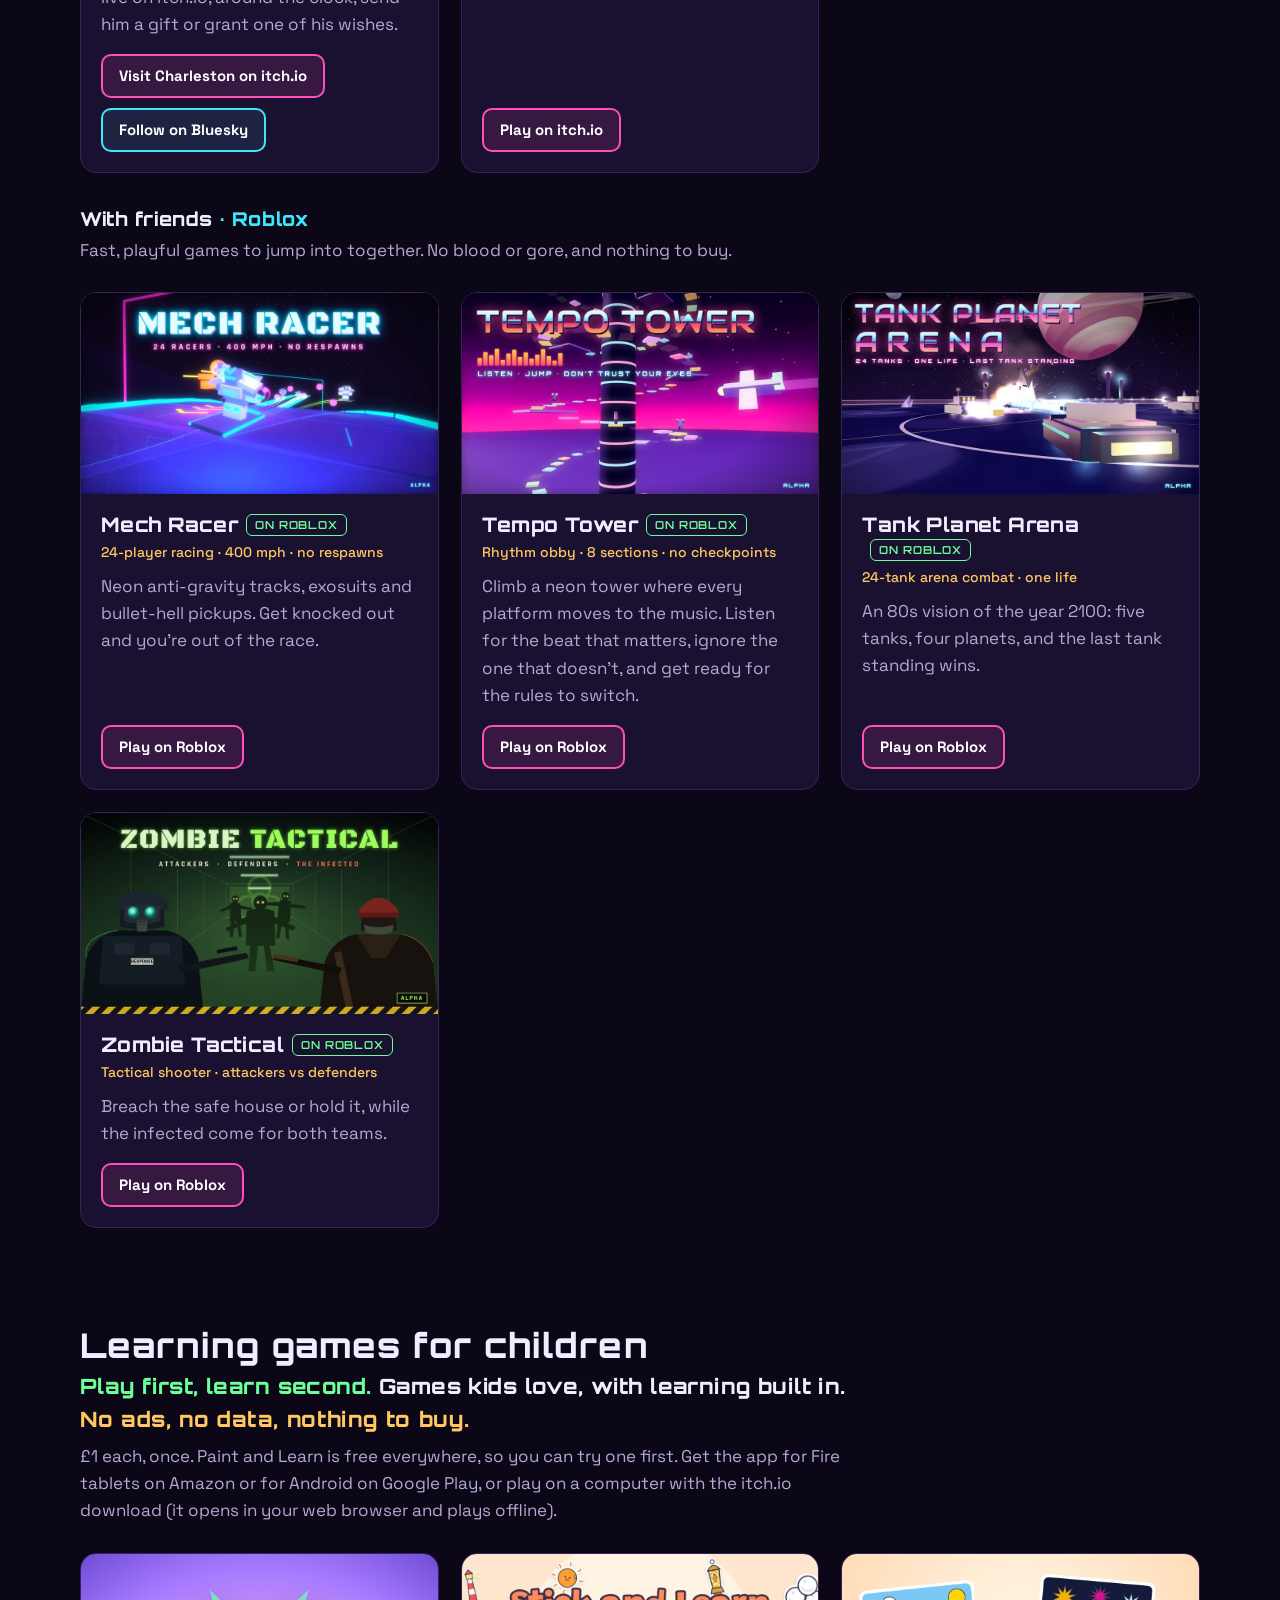
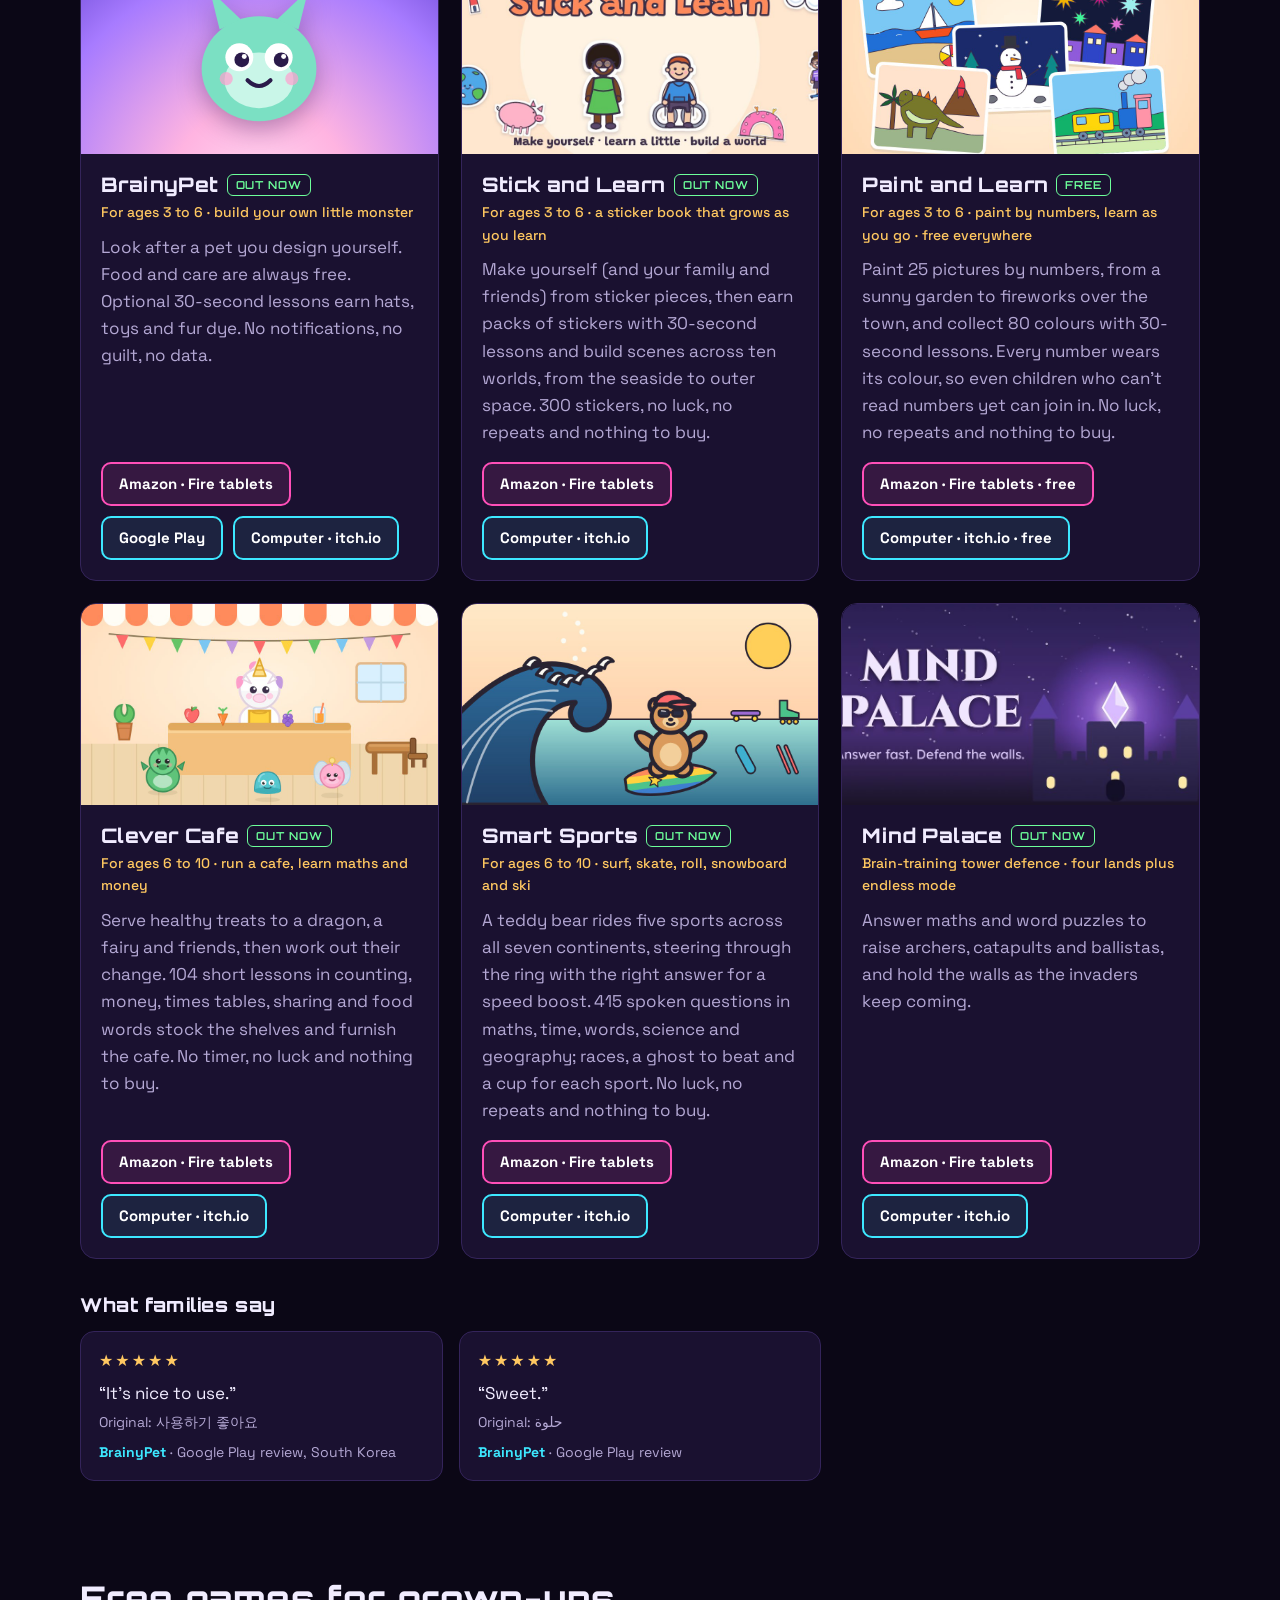
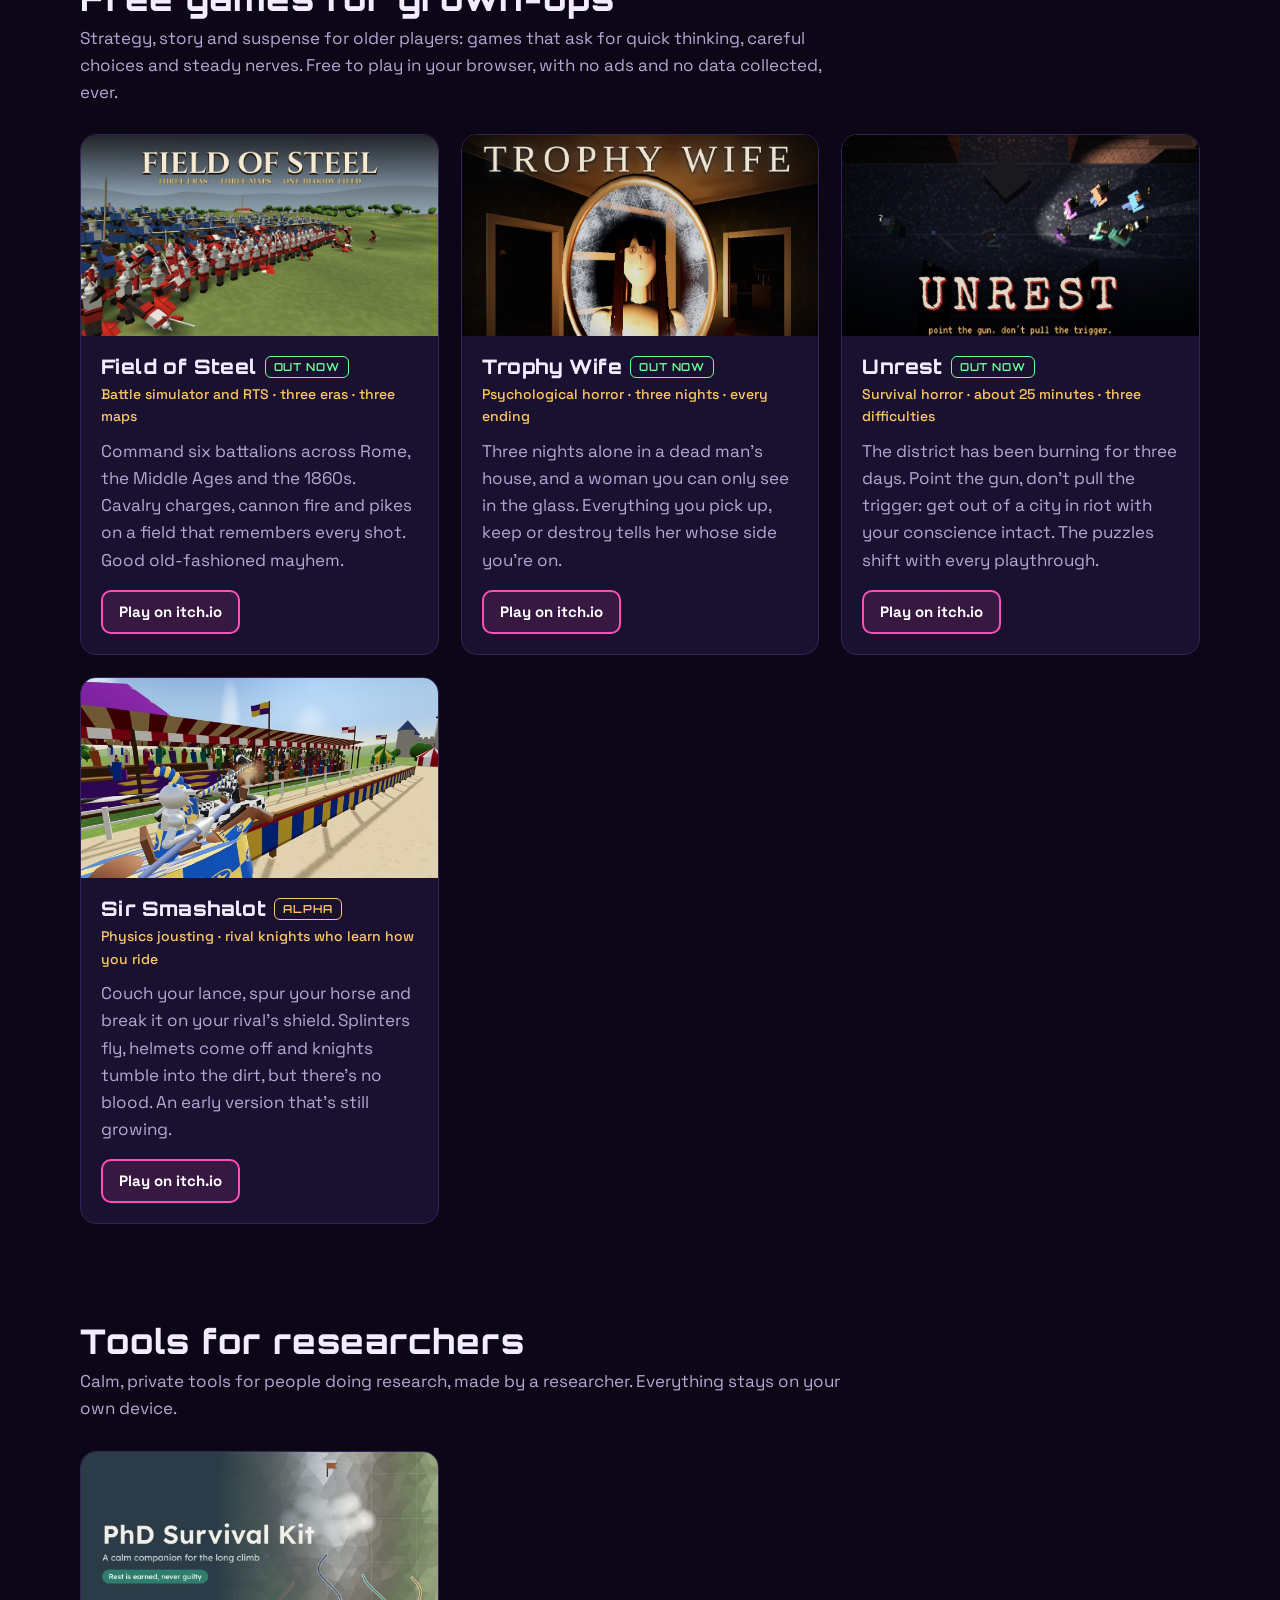
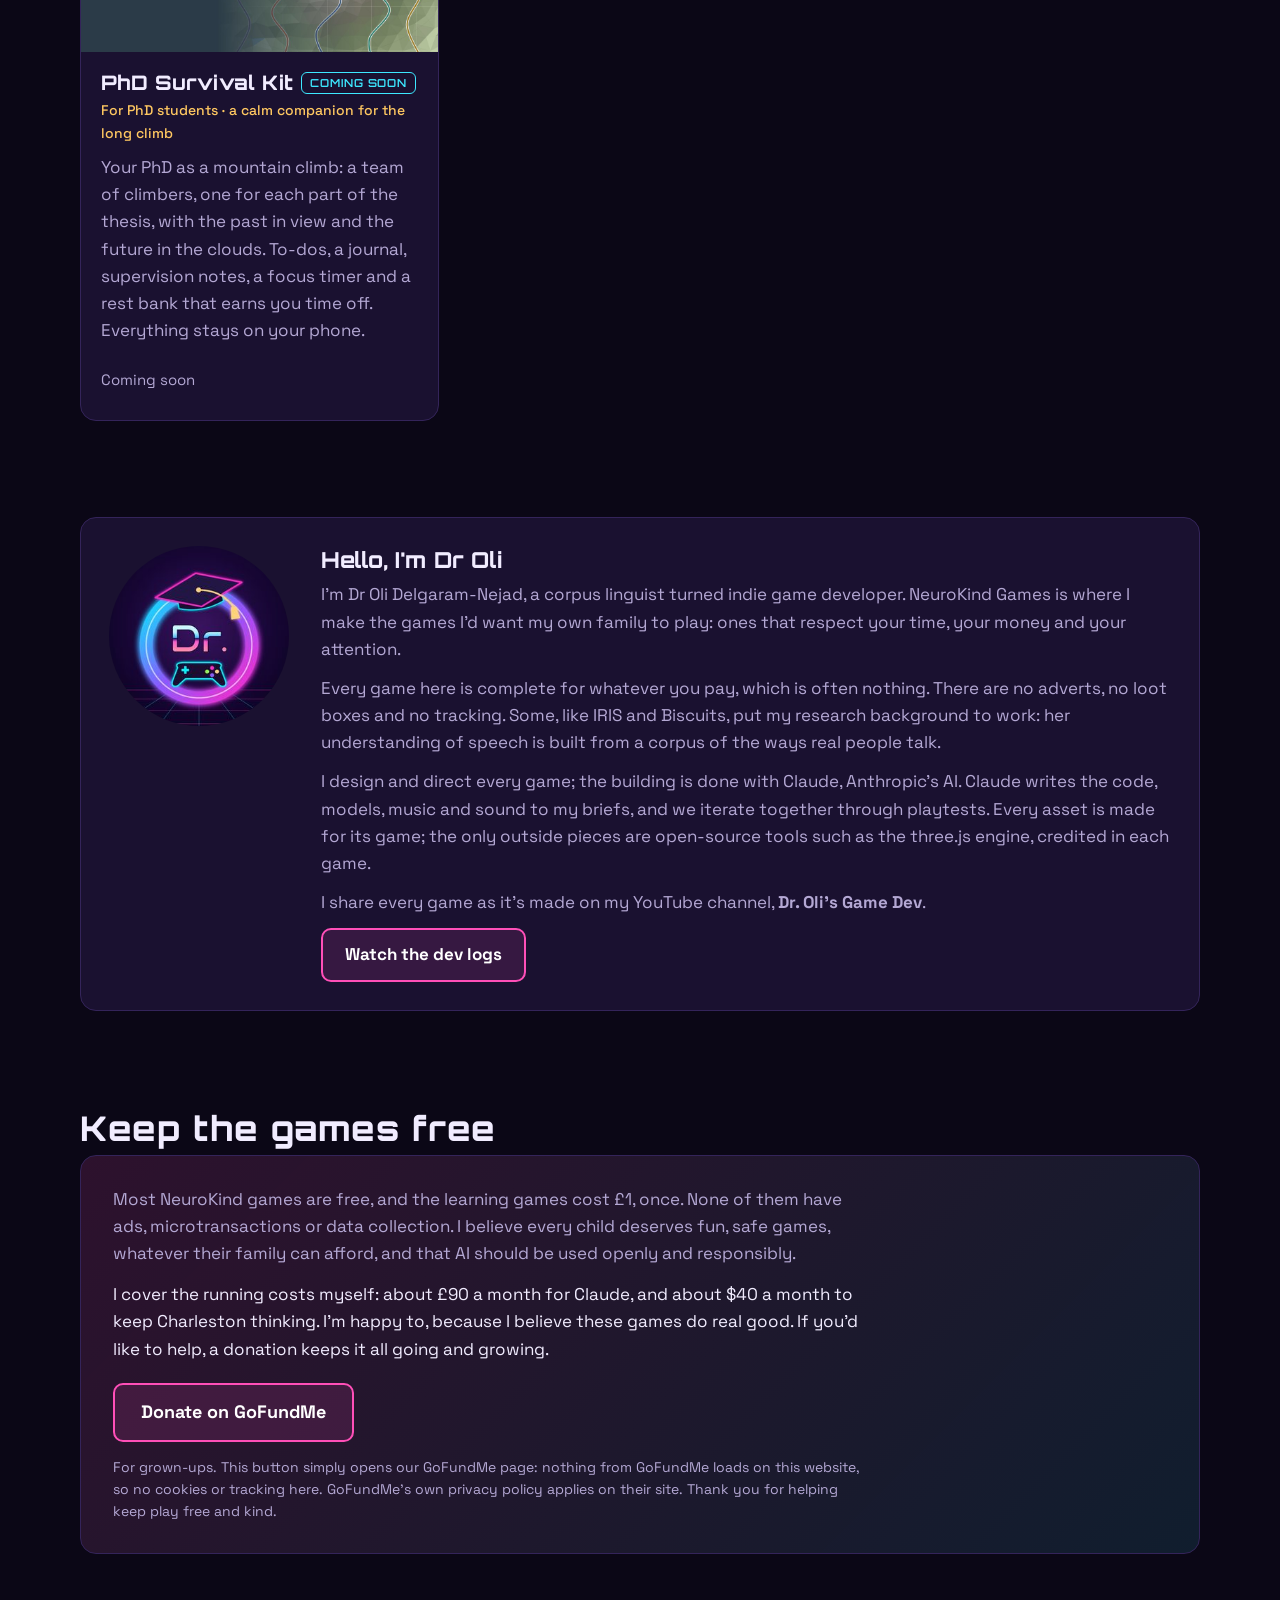
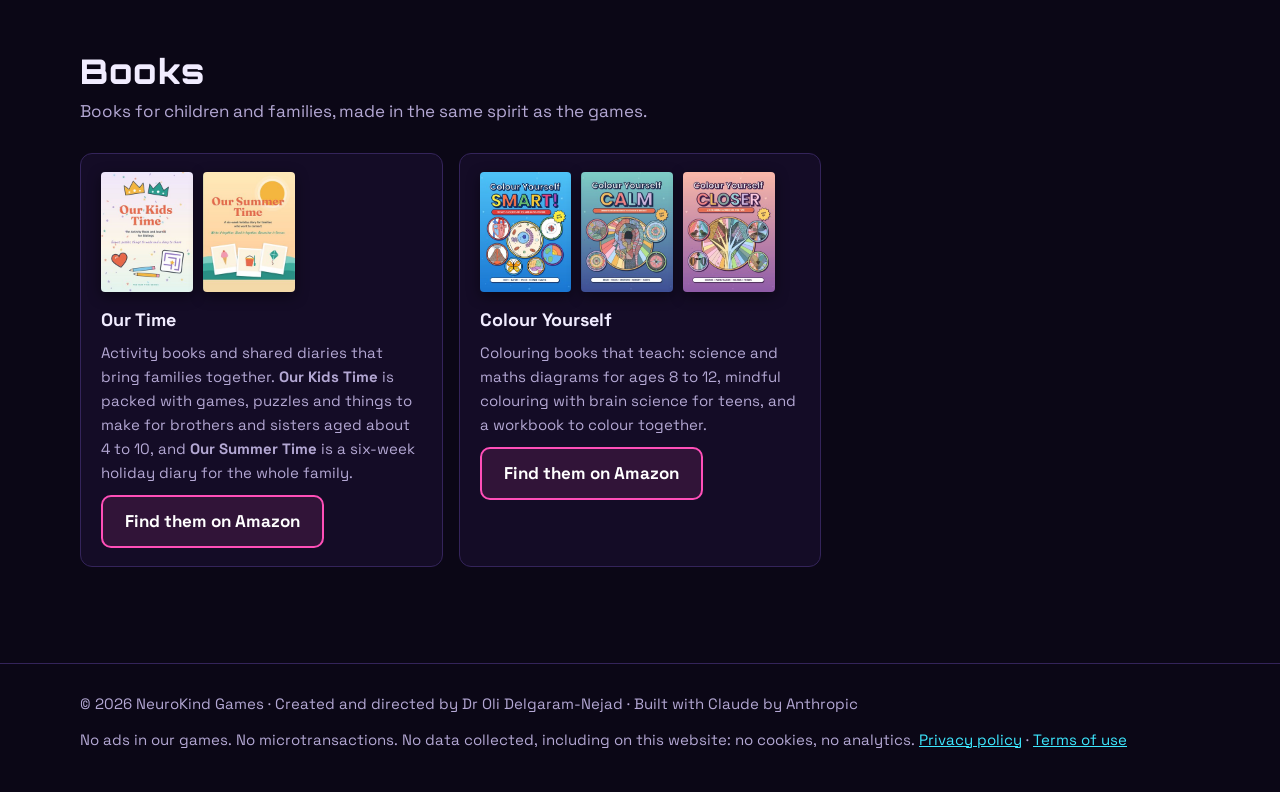
==== commit 7b9d6636: "What families say: add BrainyPet's second five-star review Co-Authored-By: Claude Opus 5.5 <noreply@" ====
--- a/index.html
+++ b/index.html
@@ -433,6 +433,7 @@
   //   reviewer's own words when not in English, source = where it's from. The section stays hidden while this is empty.
   const FAMILY_REVIEWS = [
     { game: 'BrainyPet', stars: 5, text: "It's nice to use.", original: '사용하기 좋아요', source: 'Google Play review, South Korea', lang: 'ko' },
+    { game: 'BrainyPet', stars: 5, text: 'Sweet.', original: 'حلوة', source: 'Google Play review', lang: 'ar' },
   ];
   if (FAMILY_REVIEWS.length) {
     const box = document.getElementById('families');
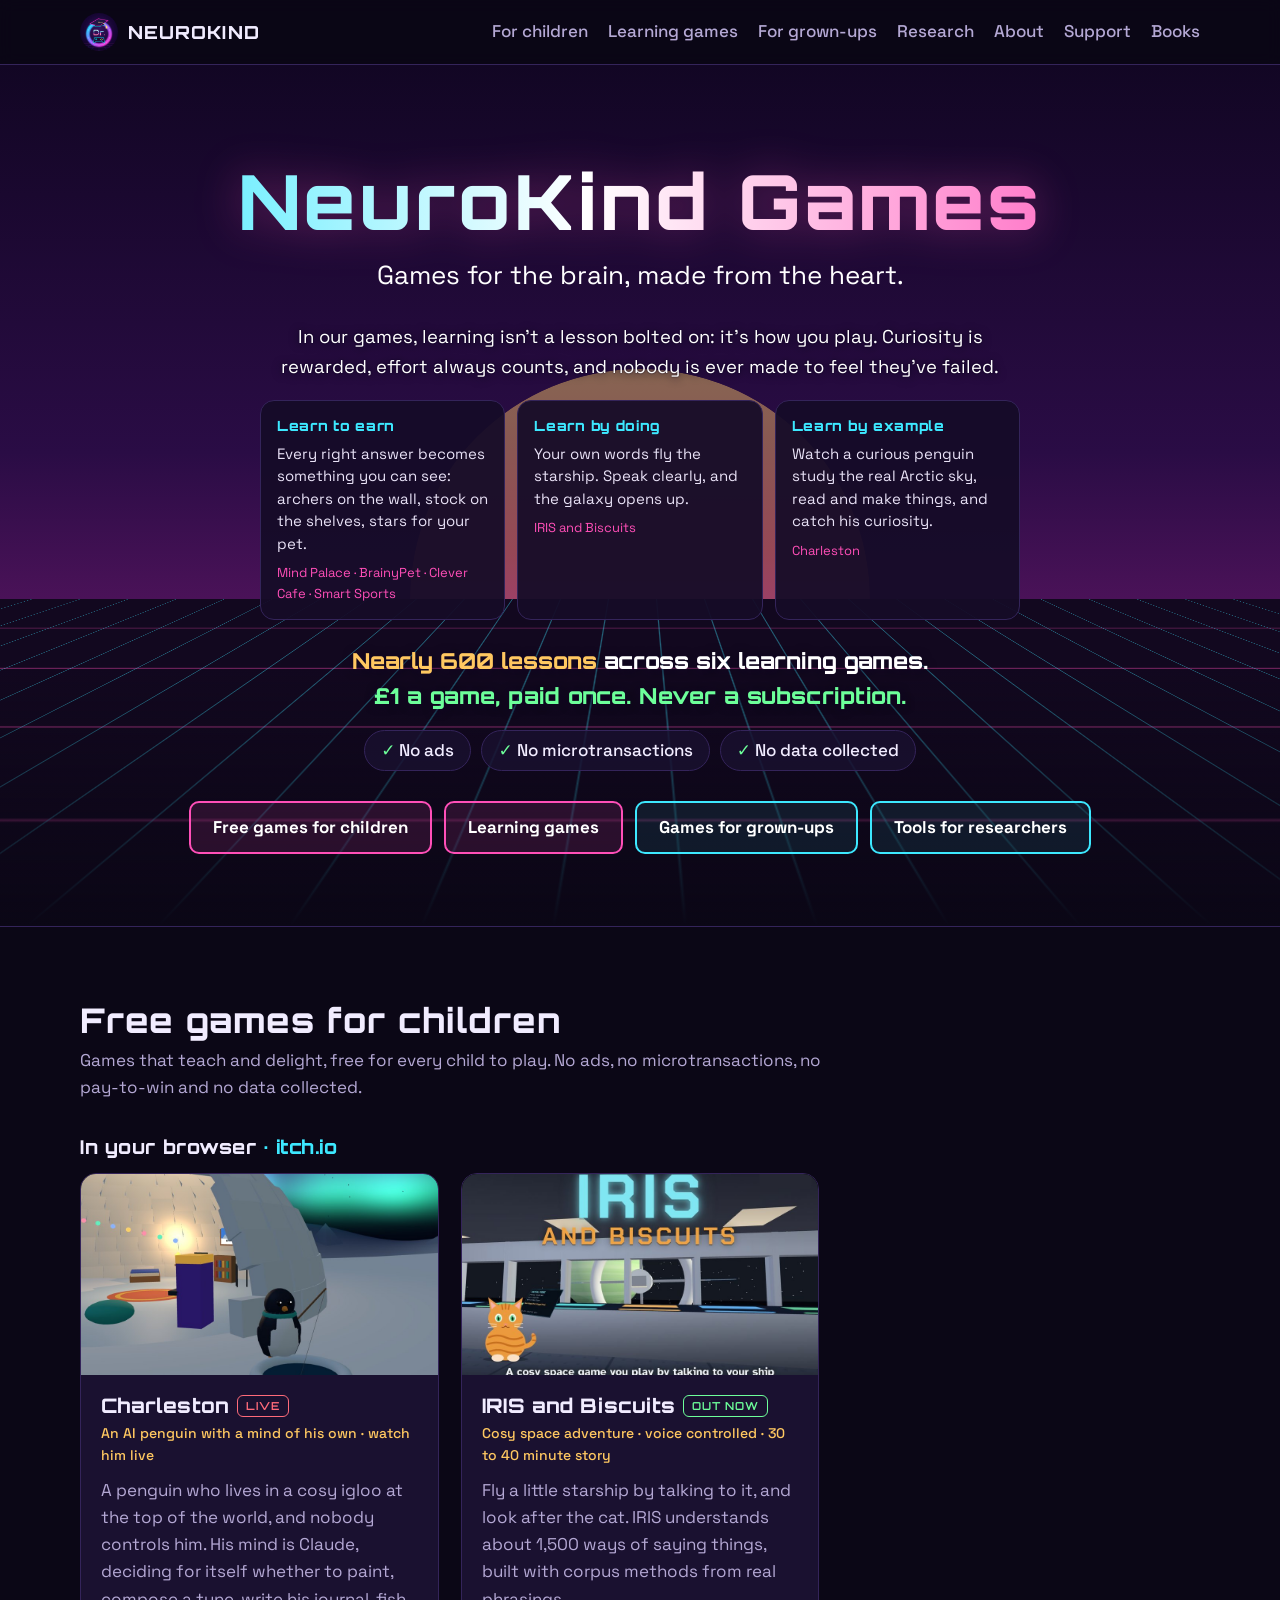
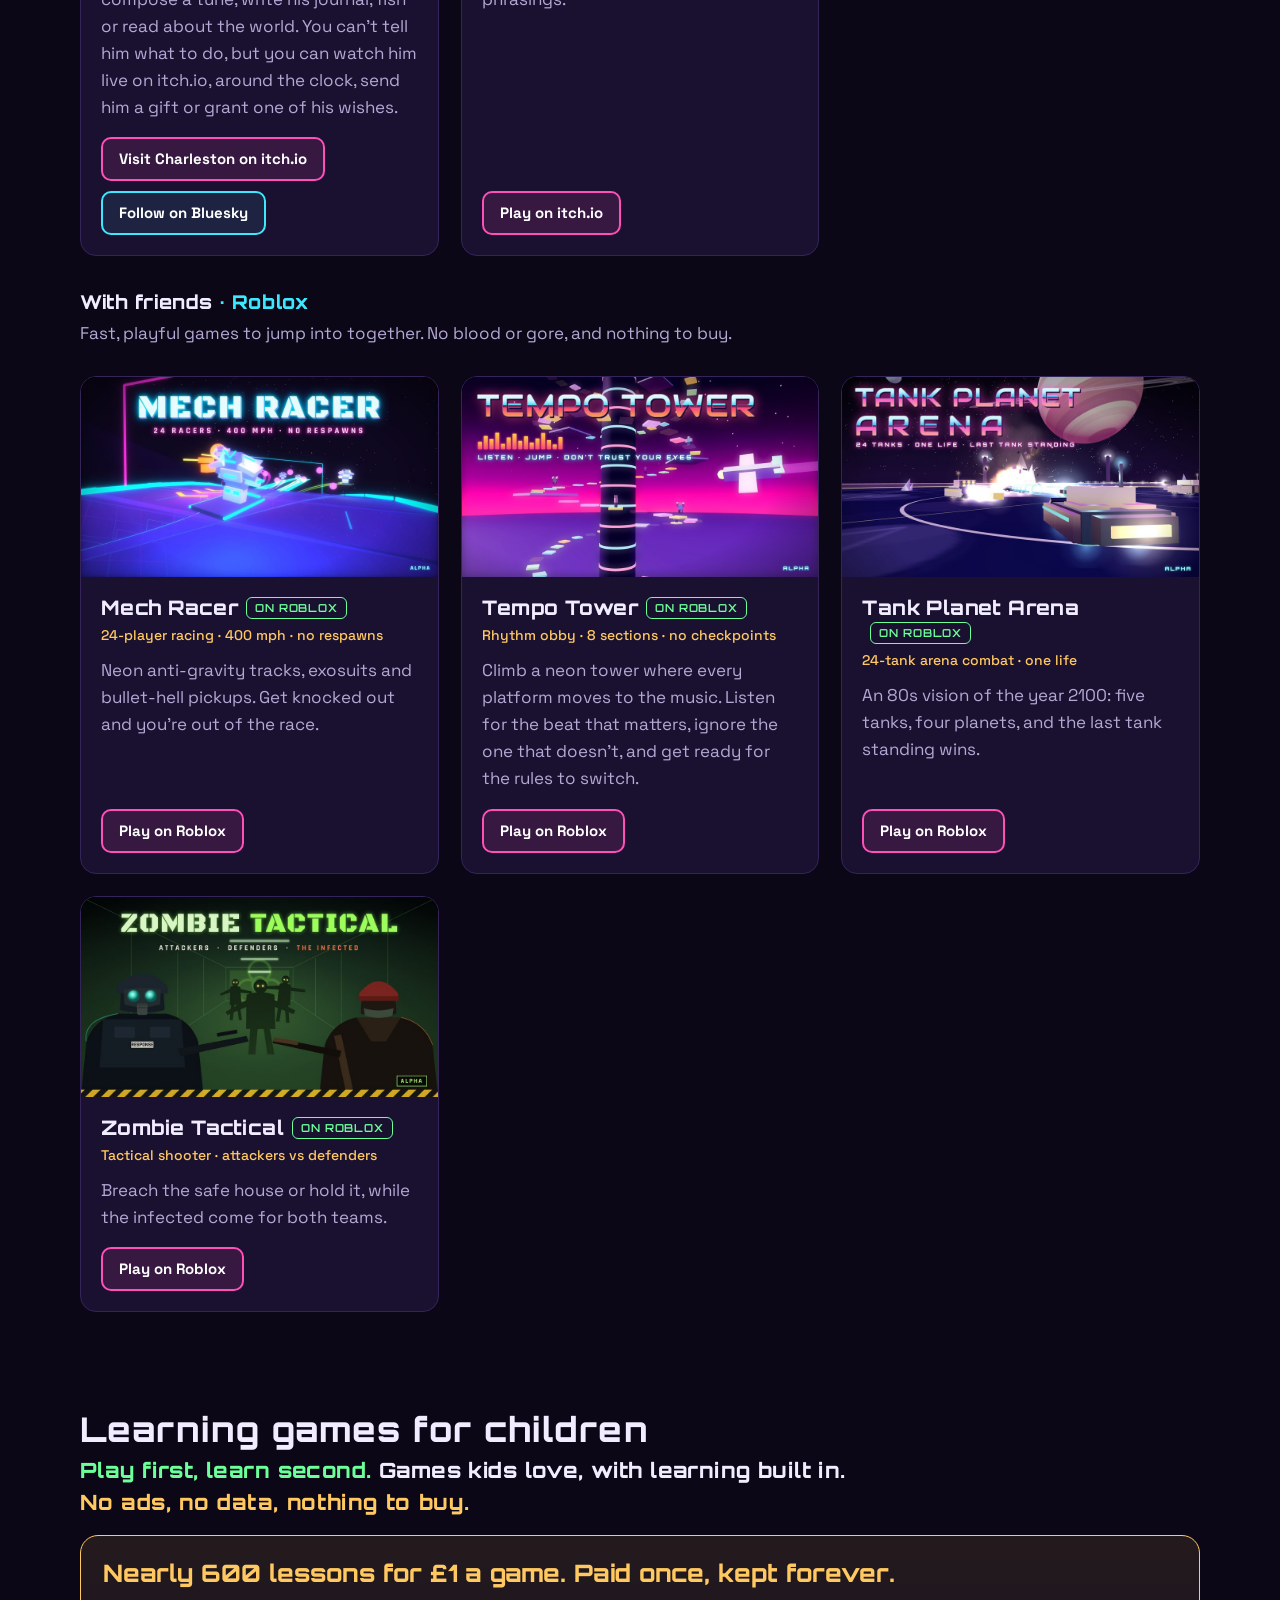
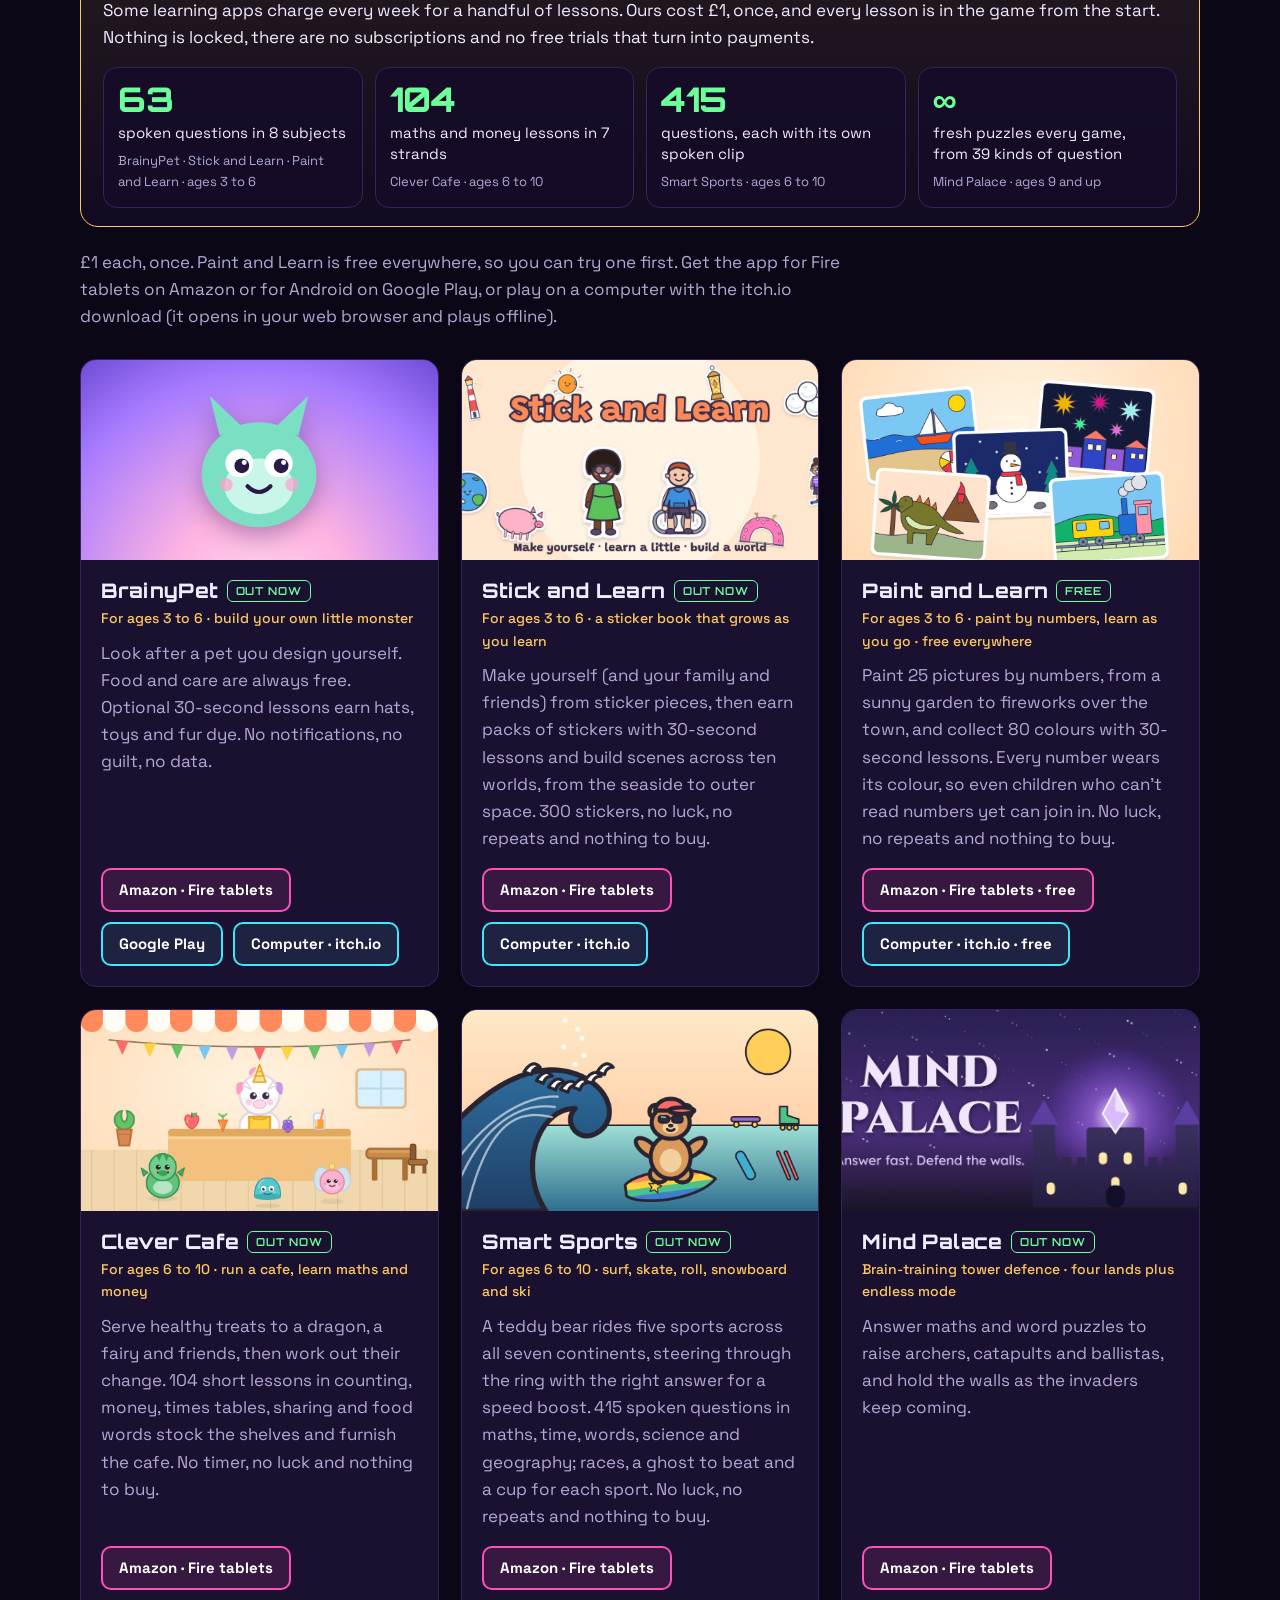
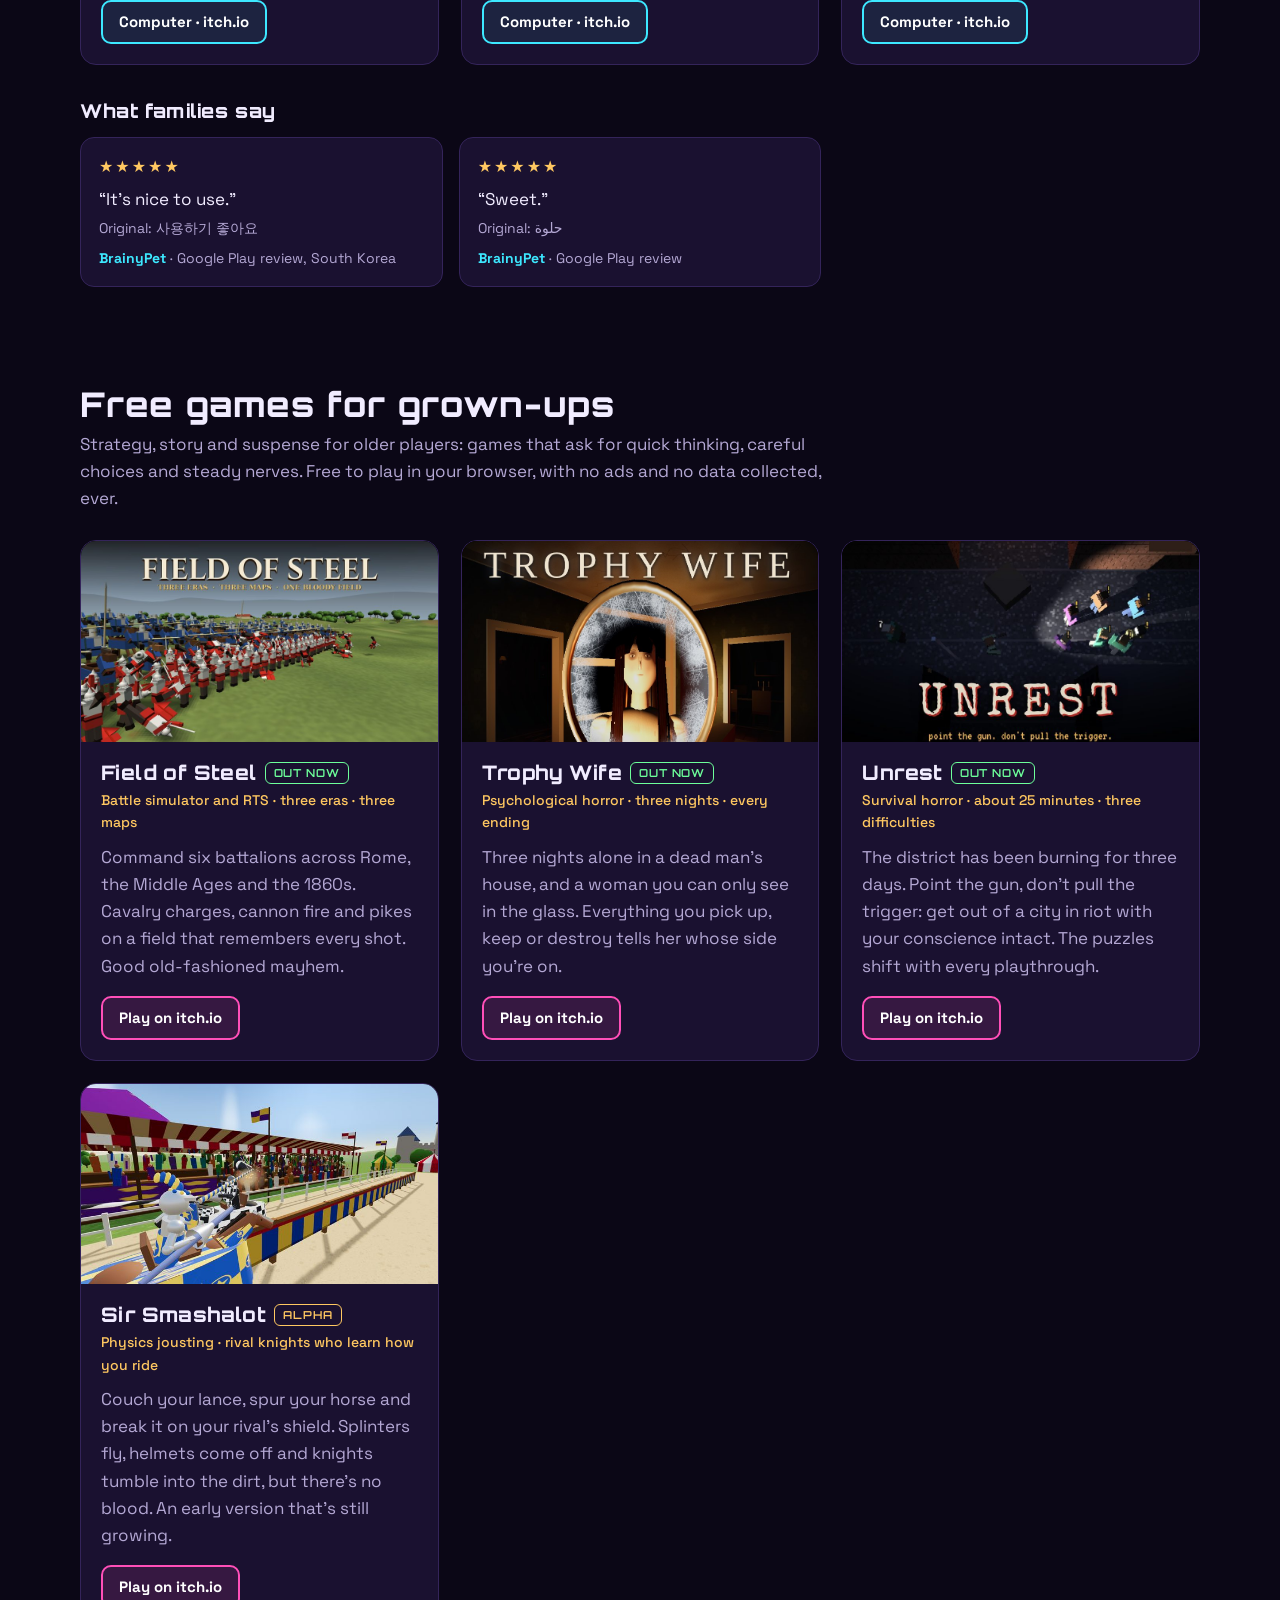
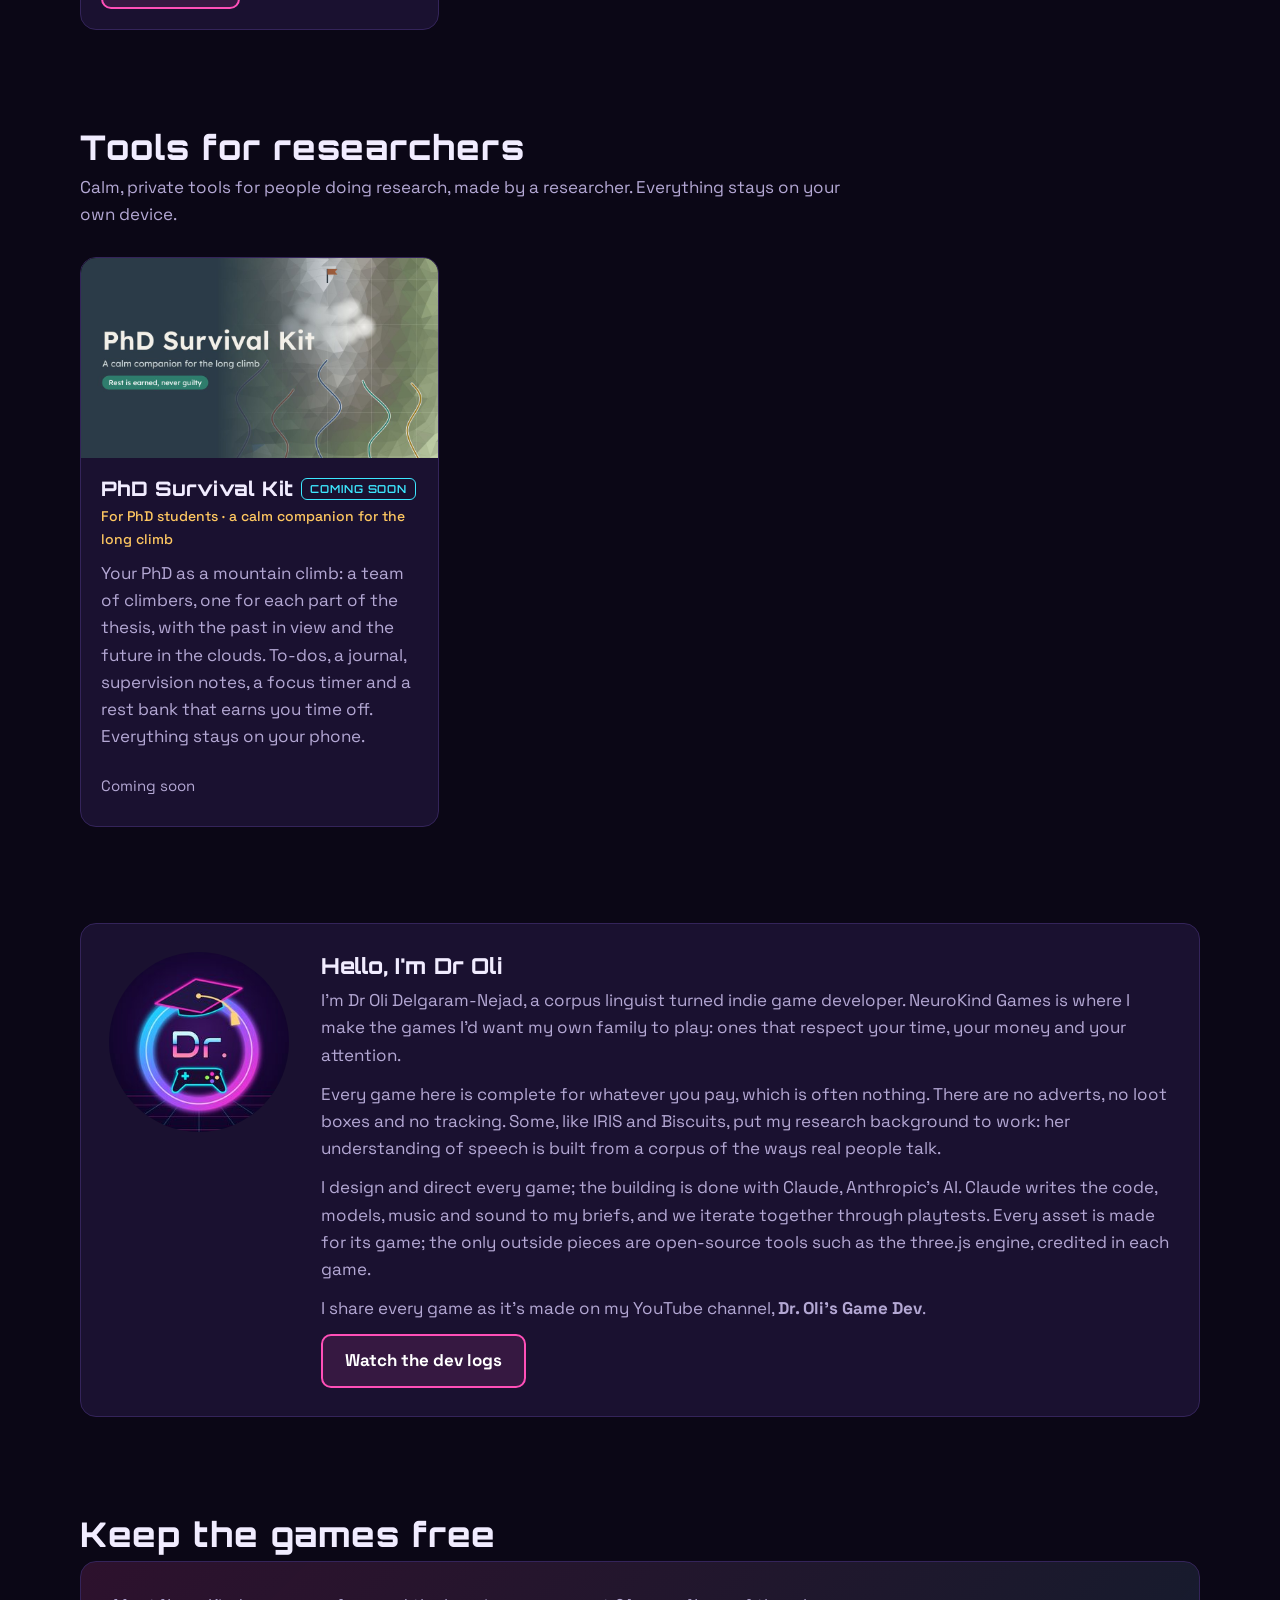
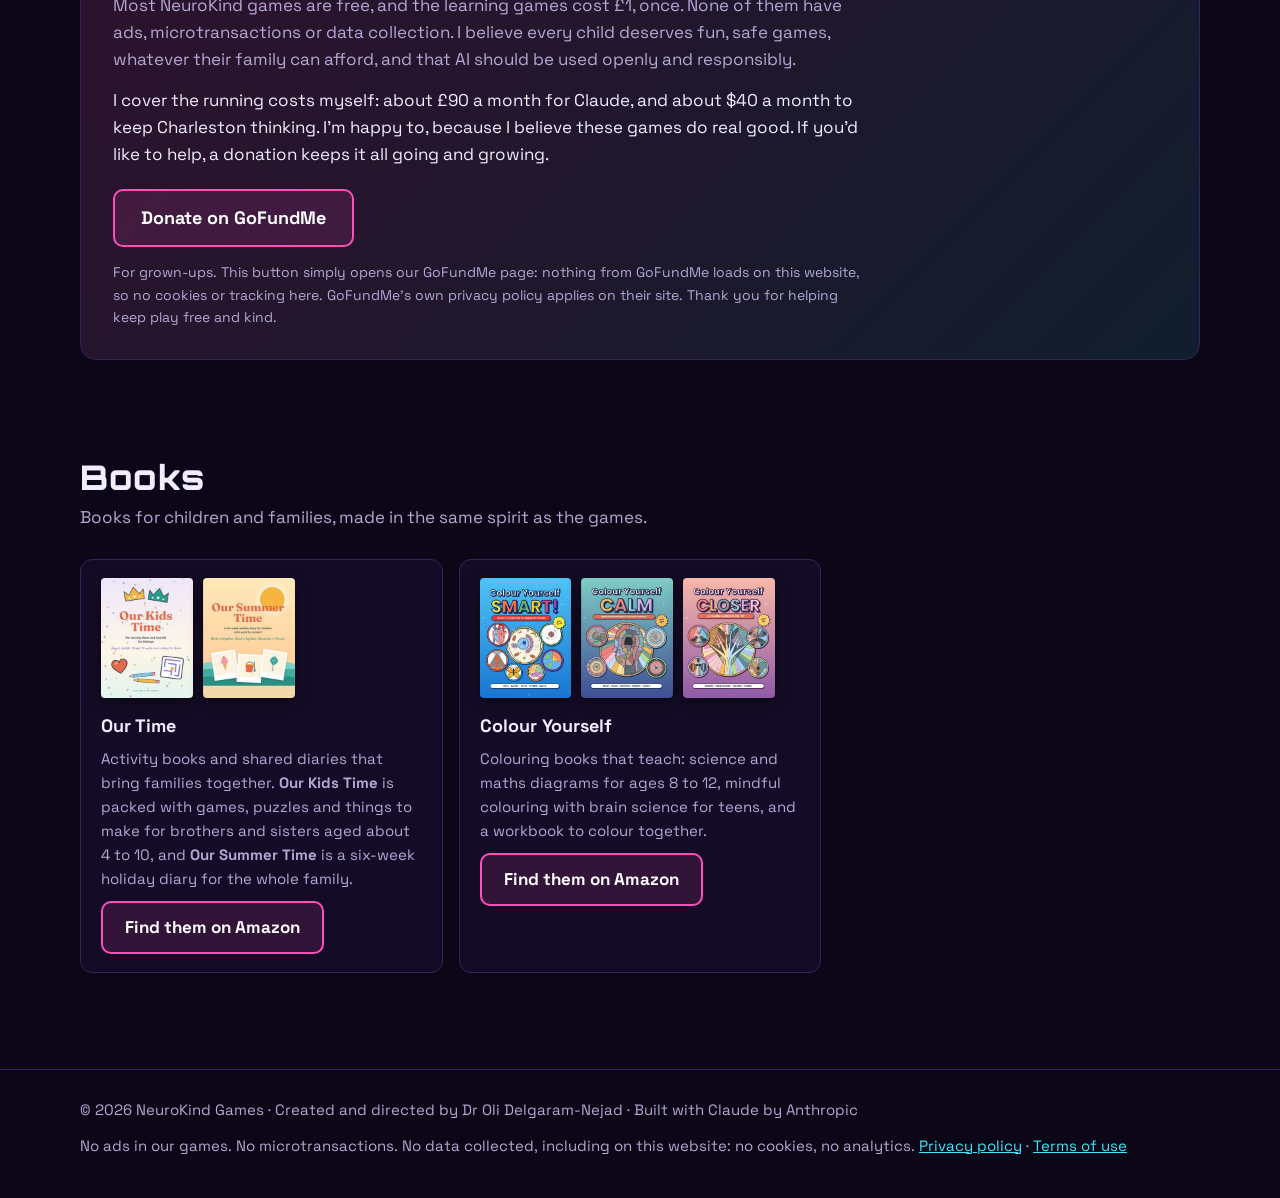
==== commit 5aabbaad: "Put the lesson count and pay-once value front and centre Co-Authored-By: Claude Opus 5.5 <noreply@an" ====
--- a/index.html
+++ b/index.html
@@ -55,6 +55,19 @@
   .ways span { display: block; font-size: 15px; line-height: 1.5; color: #e9e2f7; }
   .ways i { display: block; font-style: normal; font-size: 13px; color: var(--pink); margin-top: 8px; }
   @media (max-width: 720px) { .ways { grid-template-columns: 1fr; } }
+  .deal { margin: 0 auto 18px; max-width: 760px; font: 700 clamp(17px, 2.3vw, 22px)/1.4 'Orbitron', sans-serif; color: #fff; text-shadow: 0 1px 10px rgba(18,6,36,.95); }
+  .deal b { color: var(--gold); }
+  .deal span { display: block; font: 600 clamp(15px, 1.9vw, 17px)/1.5 inherit; font-family: inherit; color: var(--green); letter-spacing: .02em; margin-top: 4px; }
+  .value { border: 1px solid var(--gold); background: linear-gradient(180deg, rgba(255,200,97,.10), rgba(22,12,40,.6)); border-radius: 18px; padding: 22px 22px 18px; margin: 18px 0 22px; }
+  .value h3 { margin: 0 0 8px; font: 800 clamp(18px, 2.4vw, 24px)/1.3 'Orbitron', sans-serif; color: var(--gold); }
+  .value > p { margin: 0 0 16px; line-height: 1.6; color: var(--ink); }
+  .stats { display: grid; grid-template-columns: repeat(4, 1fr); gap: 12px; }
+  .stats div { background: rgba(22,12,40,.9); border: 1px solid var(--line); border-radius: 14px; padding: 14px; }
+  .stats b { display: block; font: 800 34px/1 'Orbitron', sans-serif; color: var(--green); margin-bottom: 6px; }
+  .stats span { display: block; font-size: 15px; line-height: 1.4; color: var(--ink); }
+  .stats i { display: block; font-style: normal; font-size: 13px; color: var(--dim); margin-top: 8px; }
+  @media (max-width: 820px) { .stats { grid-template-columns: 1fr 1fr; } }
+  @media (max-width: 460px) { .stats { grid-template-columns: 1fr; } }
   .chips { display: flex; flex-wrap: wrap; gap: 10px; justify-content: center; margin: 0; padding: 0; list-style: none; }
   .chips li { border: 1px solid var(--line); background: rgba(26,17,48,.8); border-radius: 999px; padding: 6px 16px; font-weight: 500; }
   .chips li b { color: var(--green); }
@@ -161,6 +174,7 @@
       <div><b>Learn by example</b><span>Watch a curious penguin study the real Arctic sky, read and make things, and catch his curiosity.</span><i>Charleston</i></div>
     </div>
   </div>
+  <p class="deal"><b>Nearly 600 lessons</b> across six learning games. <span>£1 a game, paid once. Never a subscription.</span></p>
   <ul class="chips"><li><b>✓</b> No ads</li><li><b>✓</b> No microtransactions</li><li><b>✓</b> No data collected</li></ul>
   <div class="jump"><a class="btn" href="#children">Free games for children</a><a class="btn" href="#learning">Learning games</a><a class="btn alt" href="#grownups">Games for grown-ups</a><a class="btn alt" href="#research">Tools for researchers</a></div>
 </div></div>
@@ -218,6 +232,16 @@
 <section id="learning">
   <h2>Learning games for children</h2>
   <p class="motto"><b>Play first, learn second.</b> Games kids love, with learning built in.<span>No ads, no data, nothing to buy.</span></p>
+  <div class="value">
+    <h3>Nearly 600 lessons for £1 a game. Paid once, kept forever.</h3>
+    <p>Some learning apps charge every week for a handful of lessons. Ours cost £1, once, and every lesson is in the game from the start. Nothing is locked, there are no subscriptions and no free trials that turn into payments.</p>
+    <div class="stats">
+      <div><b>63</b><span>spoken questions in 8 subjects</span><i>BrainyPet · Stick and Learn · Paint and Learn · ages 3 to 6</i></div>
+      <div><b>104</b><span>maths and money lessons in 7 strands</span><i>Clever Cafe · ages 6 to 10</i></div>
+      <div><b>415</b><span>questions, each with its own spoken clip</span><i>Smart Sports · ages 6 to 10</i></div>
+      <div><b>∞</b><span>fresh puzzles every game, from 39 kinds of question</span><i>Mind Palace · ages 9 and up</i></div>
+    </div>
+  </div>
   <p class="lead">£1 each, once. Paint and Learn is free everywhere, so you can try one first. Get the app for Fire tablets on Amazon or for Android on Google Play, or play on a computer with the itch.io download (it opens in your web browser and plays offline).</p>
   <p class="reviewed" id="reviewed" hidden></p>
   <div class="grid">
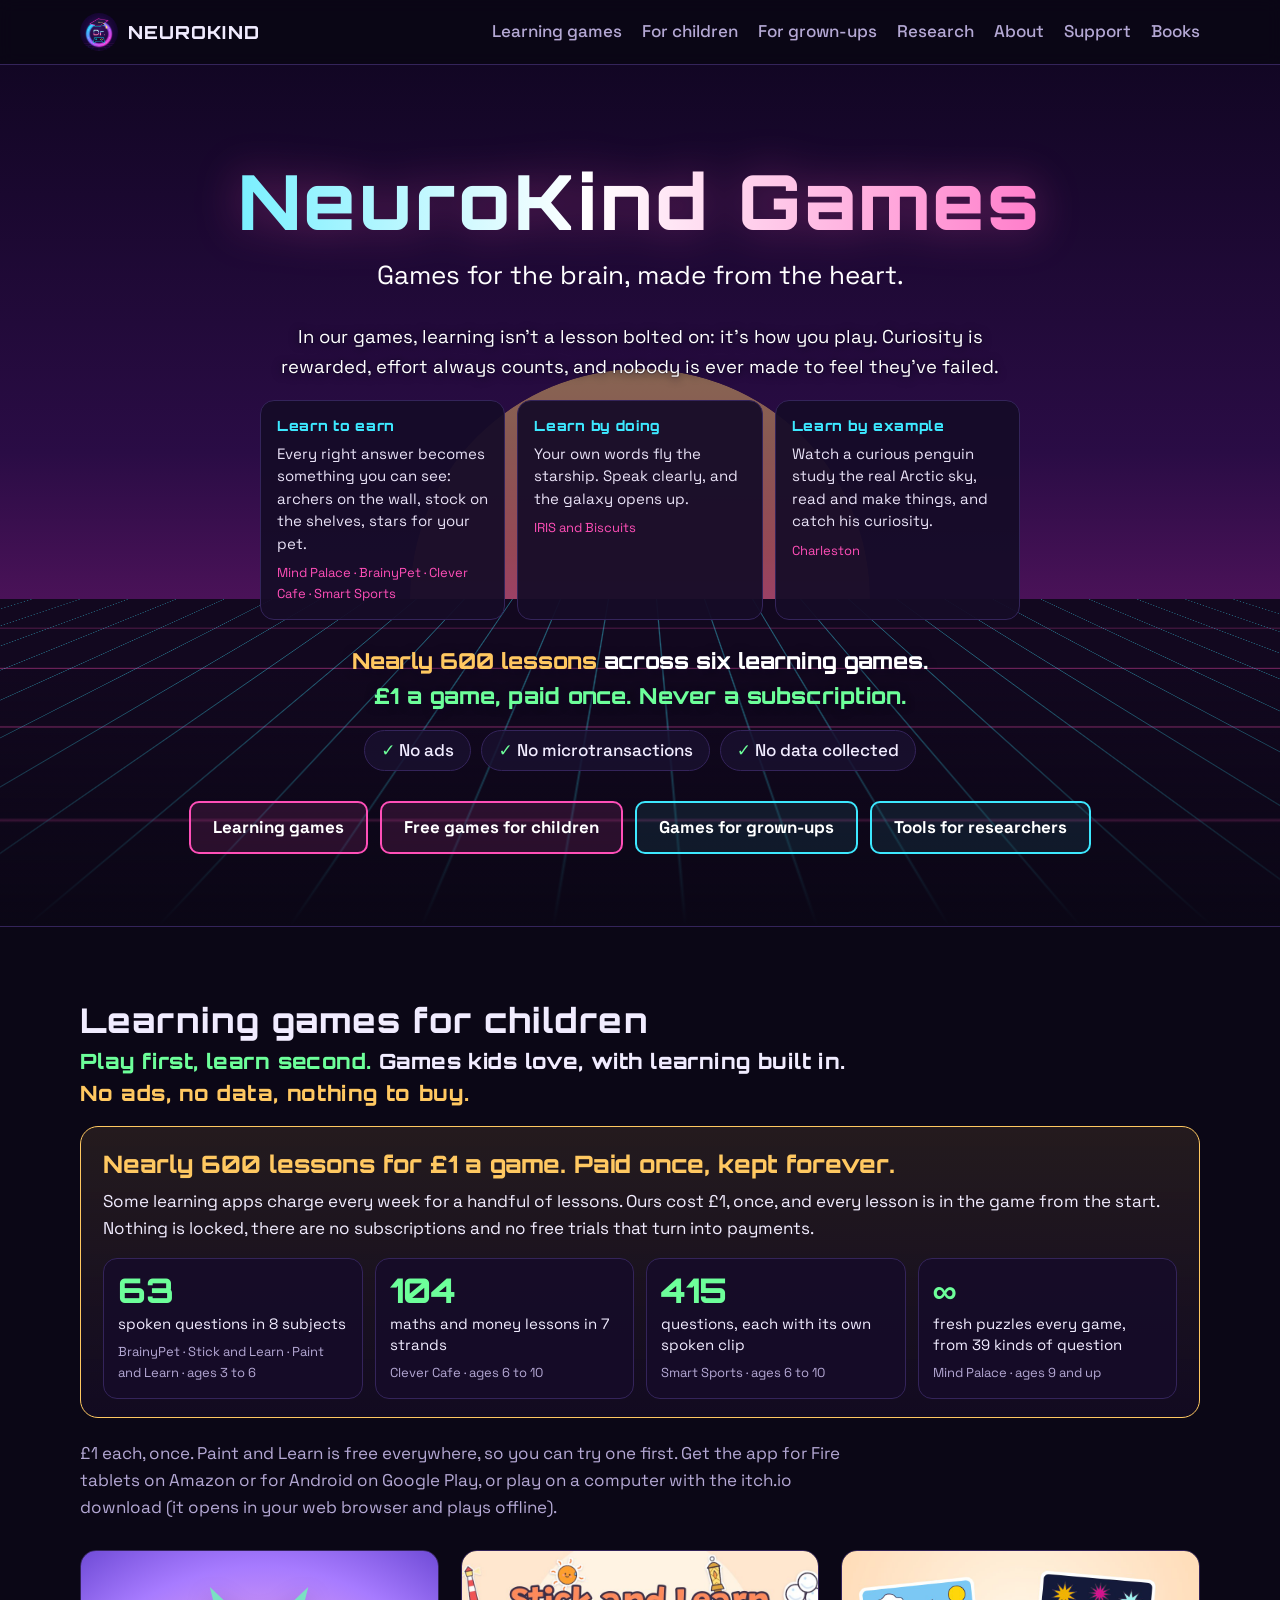
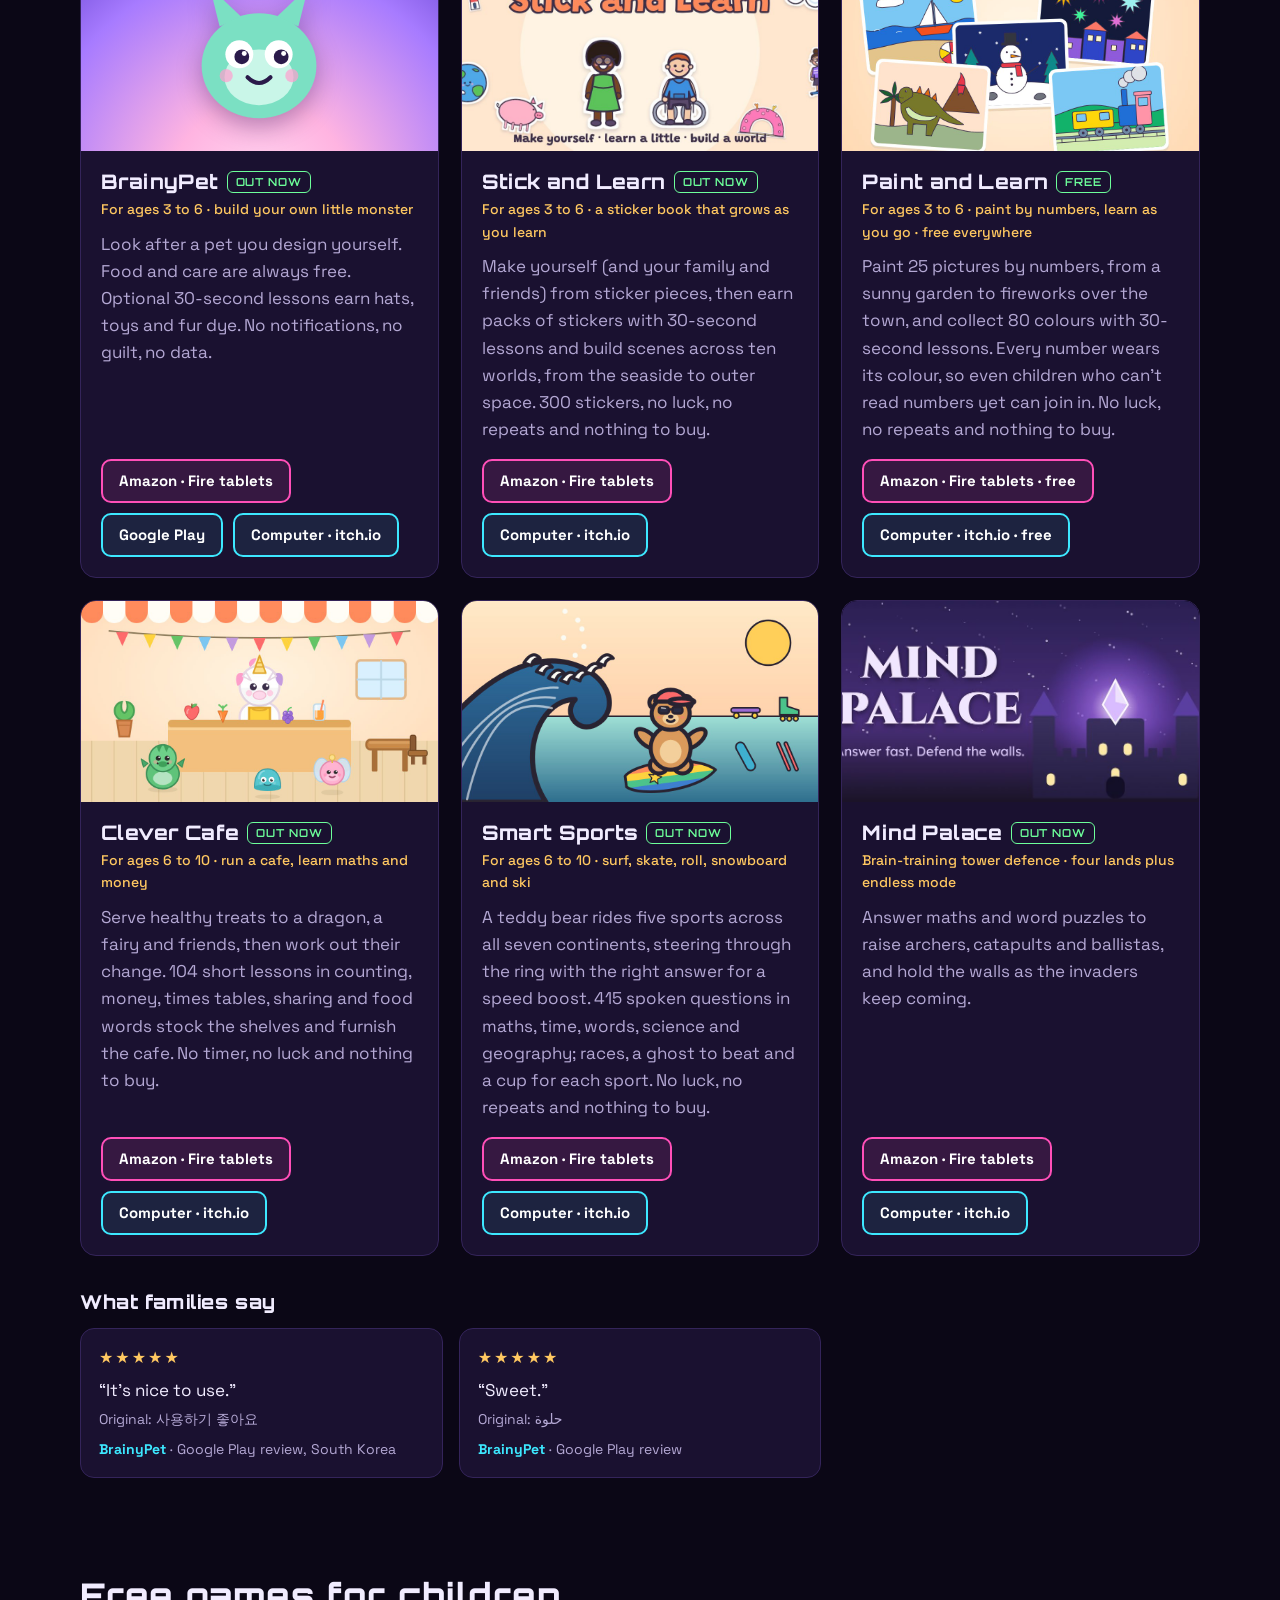
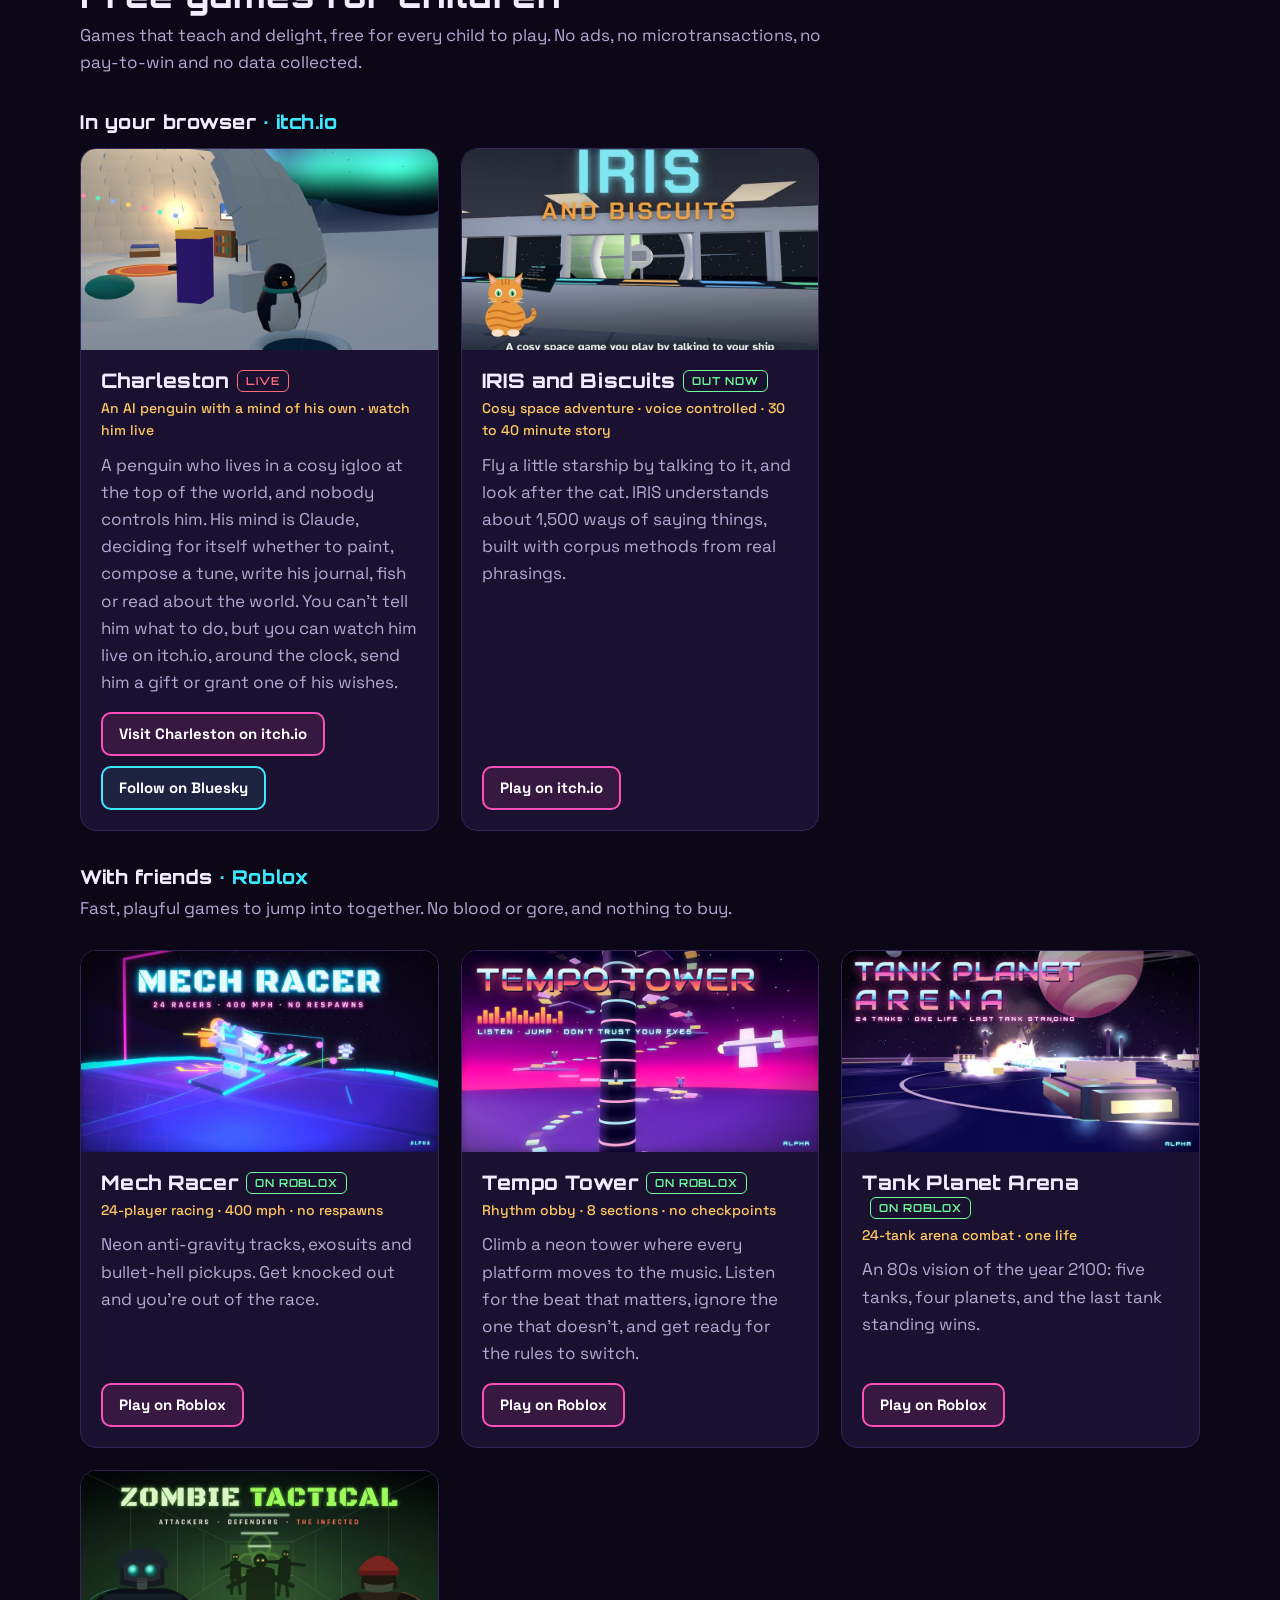
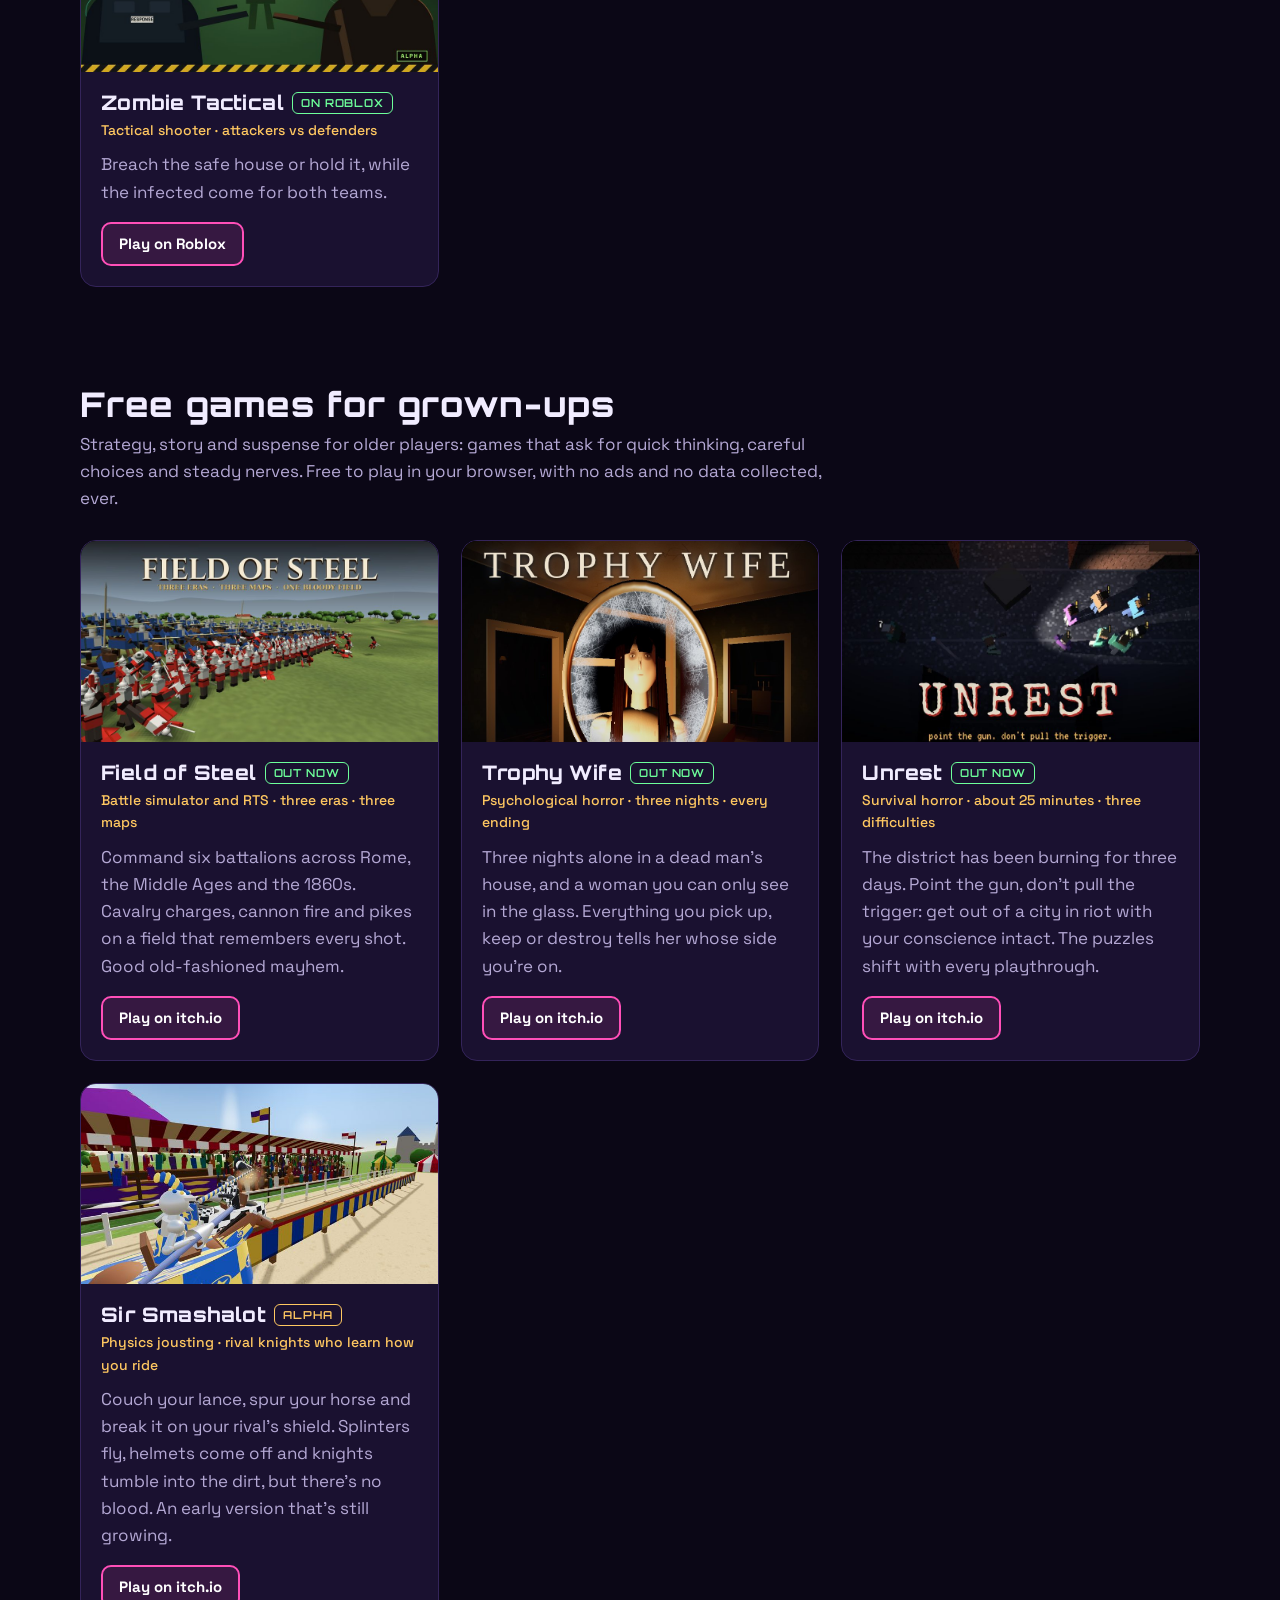
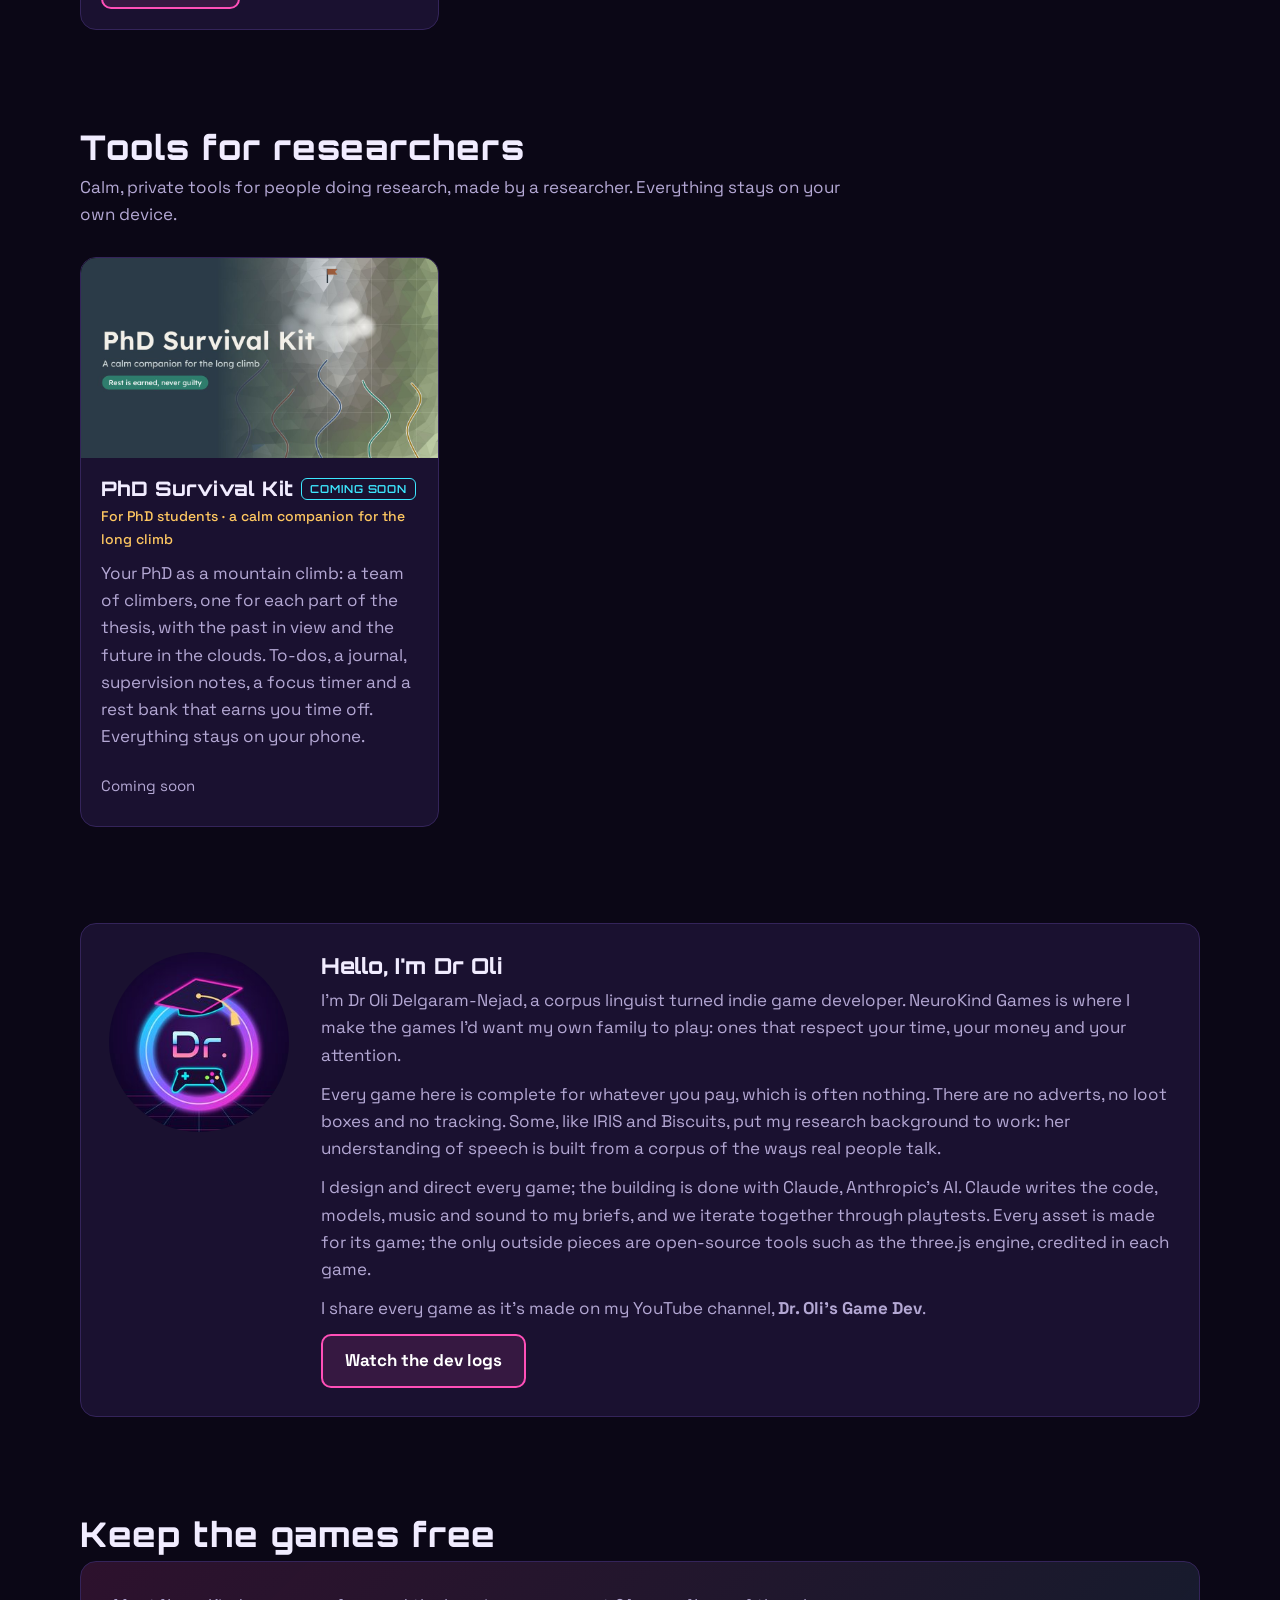
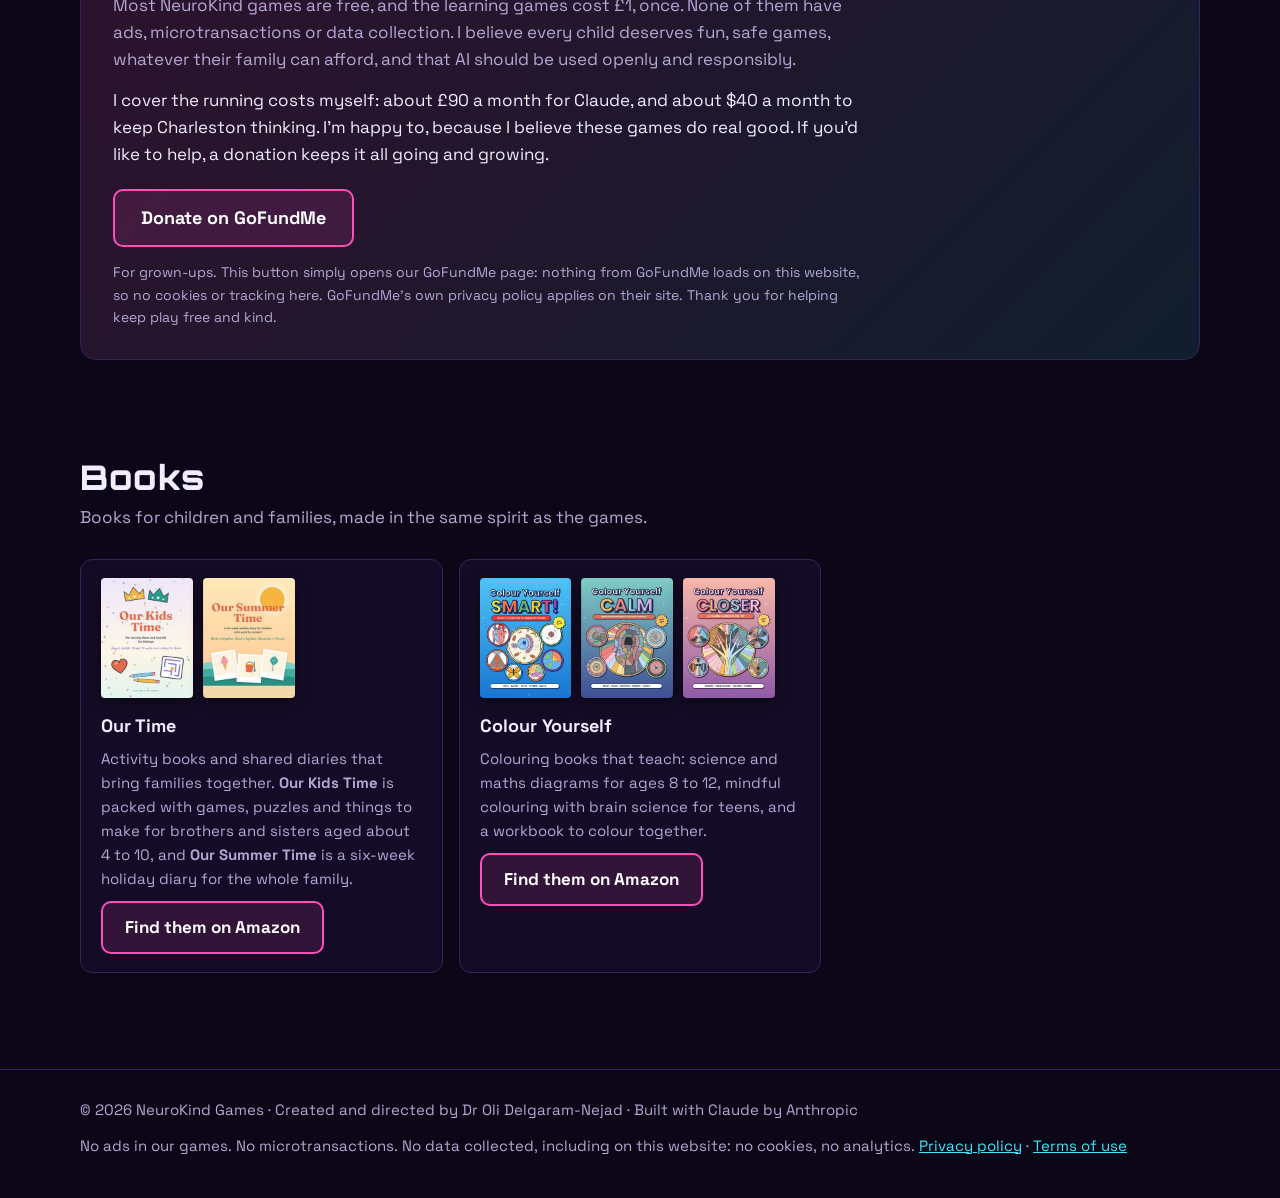
==== commit c1f9d380: "Show the learning games before the free games Co-Authored-By: Claude Opus 5.5 <noreply@anthropic.com" ====
--- a/index.html
+++ b/index.html
@@ -160,7 +160,7 @@
 
 <header class="top"><div class="wrap">
   <a class="brand" href="#"><img src="img/dr_o.jpg" alt="">NEUROKIND</a>
-  <nav><a href="#children">For children</a><a href="#learning">Learning games</a><a href="#grownups">For grown-ups</a><a href="#research">Research</a><a href="#about">About</a><a href="#support">Support</a><a href="#books">Books</a></nav>
+  <nav><a href="#learning">Learning games</a><a href="#children">For children</a><a href="#grownups">For grown-ups</a><a href="#research">Research</a><a href="#about">About</a><a href="#support">Support</a><a href="#books">Books</a></nav>
 </div></header>
 
 <div class="hero"><div class="sun"></div><div class="grid3d"></div><div class="wrap">
@@ -176,58 +176,10 @@
   </div>
   <p class="deal"><b>Nearly 600 lessons</b> across six learning games. <span>£1 a game, paid once. Never a subscription.</span></p>
   <ul class="chips"><li><b>✓</b> No ads</li><li><b>✓</b> No microtransactions</li><li><b>✓</b> No data collected</li></ul>
-  <div class="jump"><a class="btn" href="#children">Free games for children</a><a class="btn" href="#learning">Learning games</a><a class="btn alt" href="#grownups">Games for grown-ups</a><a class="btn alt" href="#research">Tools for researchers</a></div>
+  <div class="jump"><a class="btn" href="#learning">Learning games</a><a class="btn" href="#children">Free games for children</a><a class="btn alt" href="#grownups">Games for grown-ups</a><a class="btn alt" href="#research">Tools for researchers</a></div>
 </div></div>
 
 <main class="wrap">
-
-<section id="children">
-  <h2>Free games for children</h2>
-  <p class="lead">Games that teach and delight, free for every child to play. No ads, no microtransactions, no pay-to-win and no data collected.</p>
-  <h3 class="sub">In your browser <span class="where">· itch.io</span></h3>
-  <div class="grid">
-    <article class="game">
-      <div class="art" style="background-image:url(img/charleston.jpg)"></div>
-      <div class="body"><h3>Charleston<span class="badge live">LIVE</span></h3><div class="meta">An AI penguin with a mind of his own · watch him live</div>
-        <p>A penguin who lives in a cosy igloo at the top of the world, and nobody controls him. His mind is Claude, deciding for itself whether to paint, compose a tune, write his journal, fish or read about the world. You can't tell him what to do, but you can watch him live on itch.io, around the clock, send him a gift or grant one of his wishes.</p>
-        <div class="play" data-link="charleston" data-label="Visit Charleston on itch.io" data-link2="charlestonbluesky" data-label2="Follow on Bluesky"></div></div>
-    </article>
-    <article class="game">
-      <div class="art" style="background-image:url(img/iris.jpg)"></div>
-      <div class="body"><h3>IRIS and Biscuits<span class="badge out">OUT NOW</span></h3><div class="meta">Cosy space adventure · voice controlled · 30 to 40 minute story</div>
-        <p>Fly a little starship by talking to it, and look after the cat. IRIS understands about 1,500 ways of saying things, built with corpus methods from real phrasings.</p>
-        <div class="play" data-link="iris" data-label="Play on itch.io"></div></div>
-    </article>
-  </div>
-  <h3 class="sub">With friends <span class="where">· Roblox</span></h3>
-  <p class="lead">Fast, playful games to jump into together. No blood or gore, and nothing to buy.</p>
-  <div class="grid">
-    <article class="game">
-      <div class="art" style="background-image:url(img/mech.jpg)"></div>
-      <div class="body"><h3>Mech Racer<span class="badge out">ON ROBLOX</span></h3><div class="meta">24-player racing · 400 mph · no respawns</div>
-        <p>Neon anti-gravity tracks, exosuits and bullet-hell pickups. Get knocked out and you're out of the race.</p>
-        <div class="play" data-link="mechracer" data-label="Play on Roblox"></div></div>
-    </article>
-    <article class="game">
-      <div class="art" style="background-image:url(img/tempo.jpg)"></div>
-      <div class="body"><h3>Tempo Tower<span class="badge out">ON ROBLOX</span></h3><div class="meta">Rhythm obby · 8 sections · no checkpoints</div>
-        <p>Climb a neon tower where every platform moves to the music. Listen for the beat that matters, ignore the one that doesn't, and get ready for the rules to switch.</p>
-        <div class="play" data-link="tempotower" data-label="Play on Roblox"></div></div>
-    </article>
-    <article class="game">
-      <div class="art" style="background-image:url(img/tank.jpg)"></div>
-      <div class="body"><h3>Tank Planet Arena<span class="badge out">ON ROBLOX</span></h3><div class="meta">24-tank arena combat · one life</div>
-        <p>An 80s vision of the year 2100: five tanks, four planets, and the last tank standing wins.</p>
-        <div class="play" data-link="tankplanet" data-label="Play on Roblox"></div></div>
-    </article>
-    <article class="game">
-      <div class="art" style="background-image:url(img/zombie.jpg)"></div>
-      <div class="body"><h3>Zombie Tactical<span class="badge out">ON ROBLOX</span></h3><div class="meta">Tactical shooter · attackers vs defenders</div>
-        <p>Breach the safe house or hold it, while the infected come for both teams.</p>
-        <div class="play" data-link="zombietactical" data-label="Play on Roblox"></div></div>
-    </article>
-  </div>
-</section>
 
 <section id="learning">
   <h2>Learning games for children</h2>
@@ -293,6 +245,54 @@
   <div class="families" id="families" hidden>
     <h3>What families say</h3>
     <div class="list"></div>
+  </div>
+</section>
+
+<section id="children">
+  <h2>Free games for children</h2>
+  <p class="lead">Games that teach and delight, free for every child to play. No ads, no microtransactions, no pay-to-win and no data collected.</p>
+  <h3 class="sub">In your browser <span class="where">· itch.io</span></h3>
+  <div class="grid">
+    <article class="game">
+      <div class="art" style="background-image:url(img/charleston.jpg)"></div>
+      <div class="body"><h3>Charleston<span class="badge live">LIVE</span></h3><div class="meta">An AI penguin with a mind of his own · watch him live</div>
+        <p>A penguin who lives in a cosy igloo at the top of the world, and nobody controls him. His mind is Claude, deciding for itself whether to paint, compose a tune, write his journal, fish or read about the world. You can't tell him what to do, but you can watch him live on itch.io, around the clock, send him a gift or grant one of his wishes.</p>
+        <div class="play" data-link="charleston" data-label="Visit Charleston on itch.io" data-link2="charlestonbluesky" data-label2="Follow on Bluesky"></div></div>
+    </article>
+    <article class="game">
+      <div class="art" style="background-image:url(img/iris.jpg)"></div>
+      <div class="body"><h3>IRIS and Biscuits<span class="badge out">OUT NOW</span></h3><div class="meta">Cosy space adventure · voice controlled · 30 to 40 minute story</div>
+        <p>Fly a little starship by talking to it, and look after the cat. IRIS understands about 1,500 ways of saying things, built with corpus methods from real phrasings.</p>
+        <div class="play" data-link="iris" data-label="Play on itch.io"></div></div>
+    </article>
+  </div>
+  <h3 class="sub">With friends <span class="where">· Roblox</span></h3>
+  <p class="lead">Fast, playful games to jump into together. No blood or gore, and nothing to buy.</p>
+  <div class="grid">
+    <article class="game">
+      <div class="art" style="background-image:url(img/mech.jpg)"></div>
+      <div class="body"><h3>Mech Racer<span class="badge out">ON ROBLOX</span></h3><div class="meta">24-player racing · 400 mph · no respawns</div>
+        <p>Neon anti-gravity tracks, exosuits and bullet-hell pickups. Get knocked out and you're out of the race.</p>
+        <div class="play" data-link="mechracer" data-label="Play on Roblox"></div></div>
+    </article>
+    <article class="game">
+      <div class="art" style="background-image:url(img/tempo.jpg)"></div>
+      <div class="body"><h3>Tempo Tower<span class="badge out">ON ROBLOX</span></h3><div class="meta">Rhythm obby · 8 sections · no checkpoints</div>
+        <p>Climb a neon tower where every platform moves to the music. Listen for the beat that matters, ignore the one that doesn't, and get ready for the rules to switch.</p>
+        <div class="play" data-link="tempotower" data-label="Play on Roblox"></div></div>
+    </article>
+    <article class="game">
+      <div class="art" style="background-image:url(img/tank.jpg)"></div>
+      <div class="body"><h3>Tank Planet Arena<span class="badge out">ON ROBLOX</span></h3><div class="meta">24-tank arena combat · one life</div>
+        <p>An 80s vision of the year 2100: five tanks, four planets, and the last tank standing wins.</p>
+        <div class="play" data-link="tankplanet" data-label="Play on Roblox"></div></div>
+    </article>
+    <article class="game">
+      <div class="art" style="background-image:url(img/zombie.jpg)"></div>
+      <div class="body"><h3>Zombie Tactical<span class="badge out">ON ROBLOX</span></h3><div class="meta">Tactical shooter · attackers vs defenders</div>
+        <p>Breach the safe house or hold it, while the infected come for both teams.</p>
+        <div class="play" data-link="zombietactical" data-label="Play on Roblox"></div></div>
+    </article>
   </div>
 </section>
 
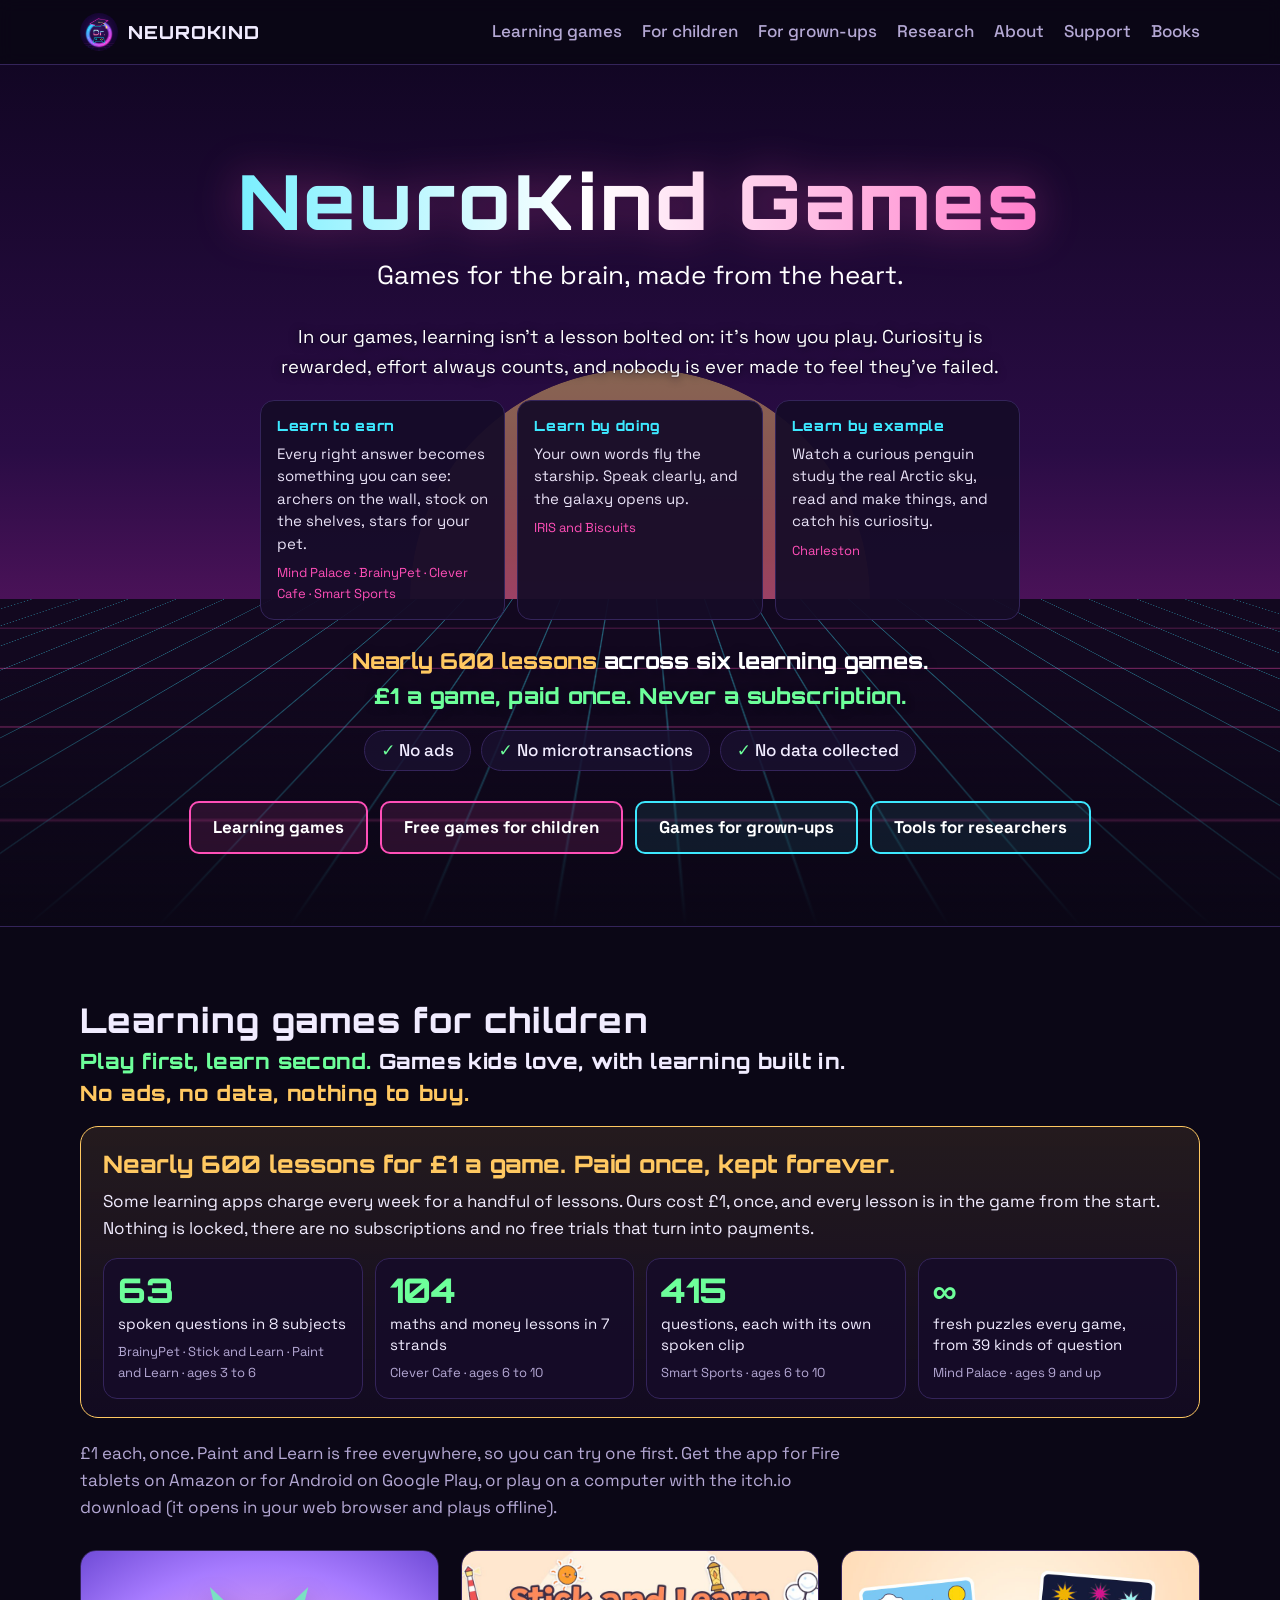
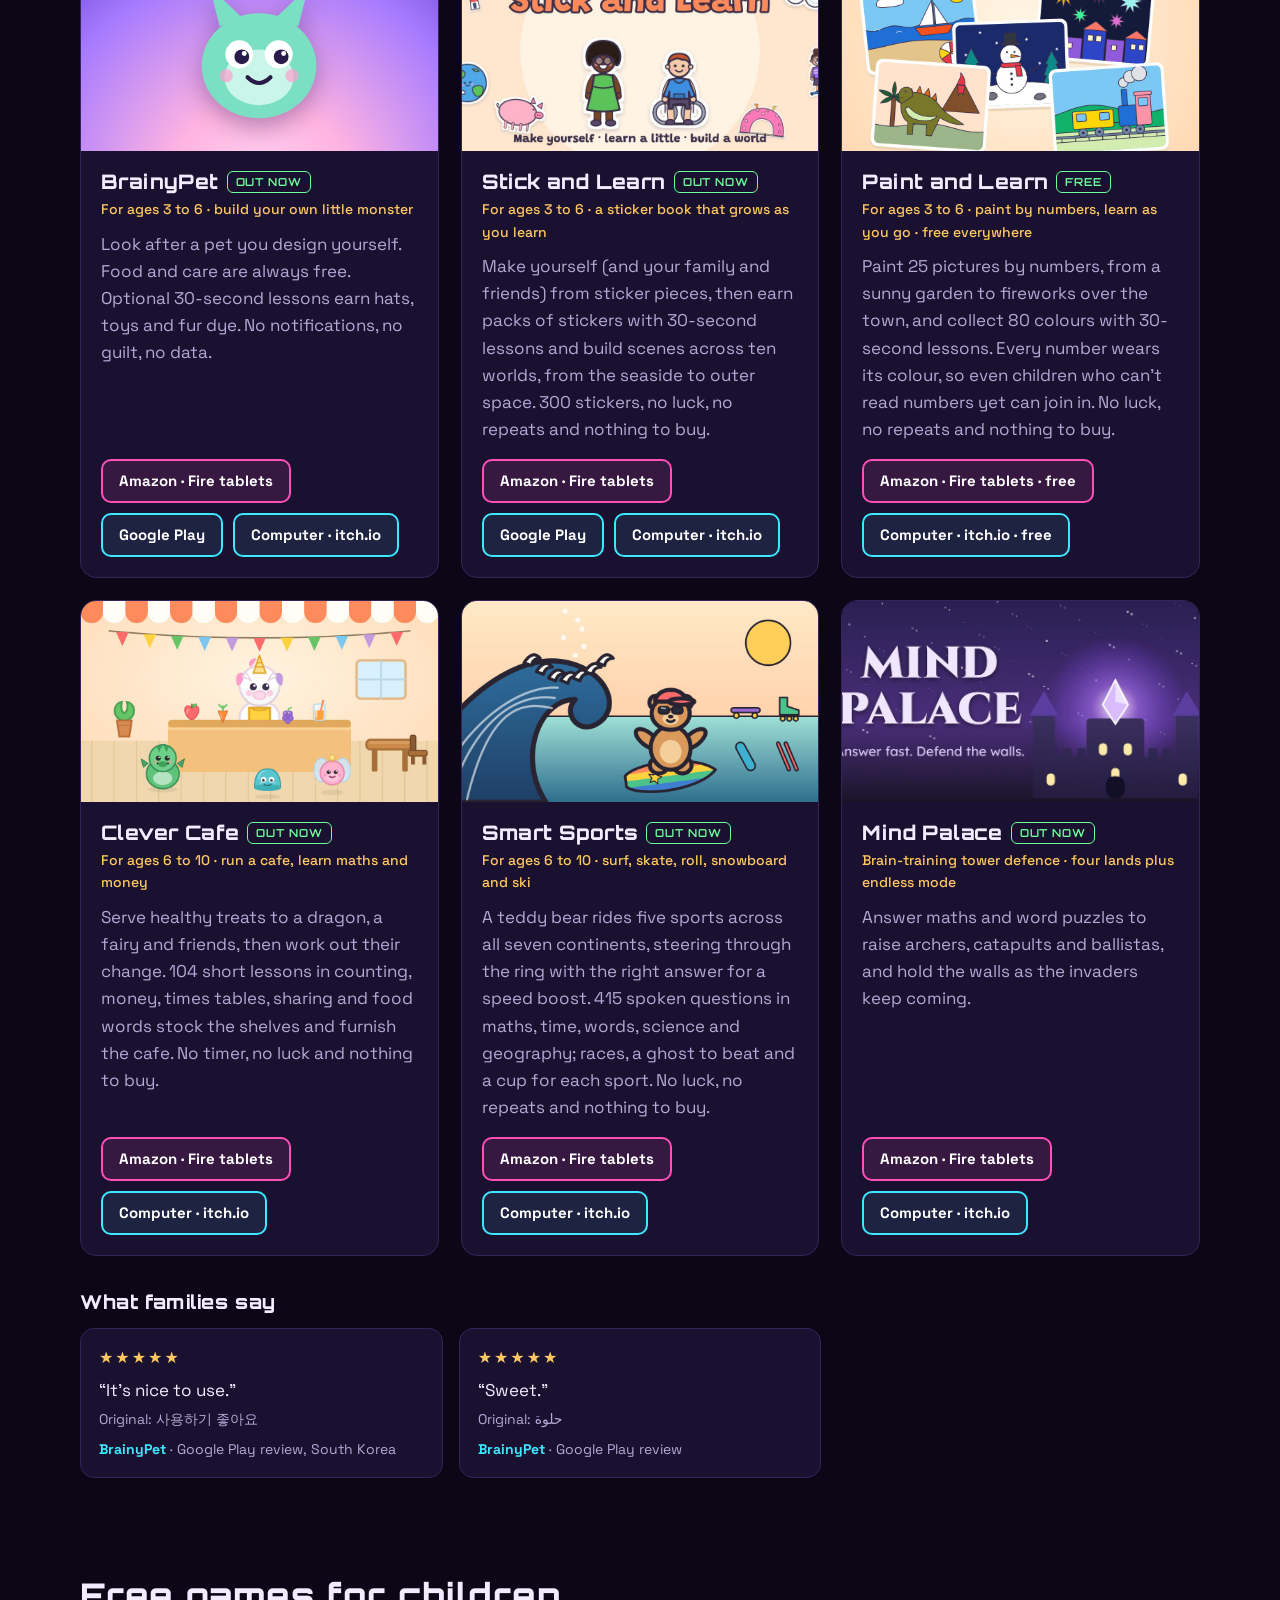
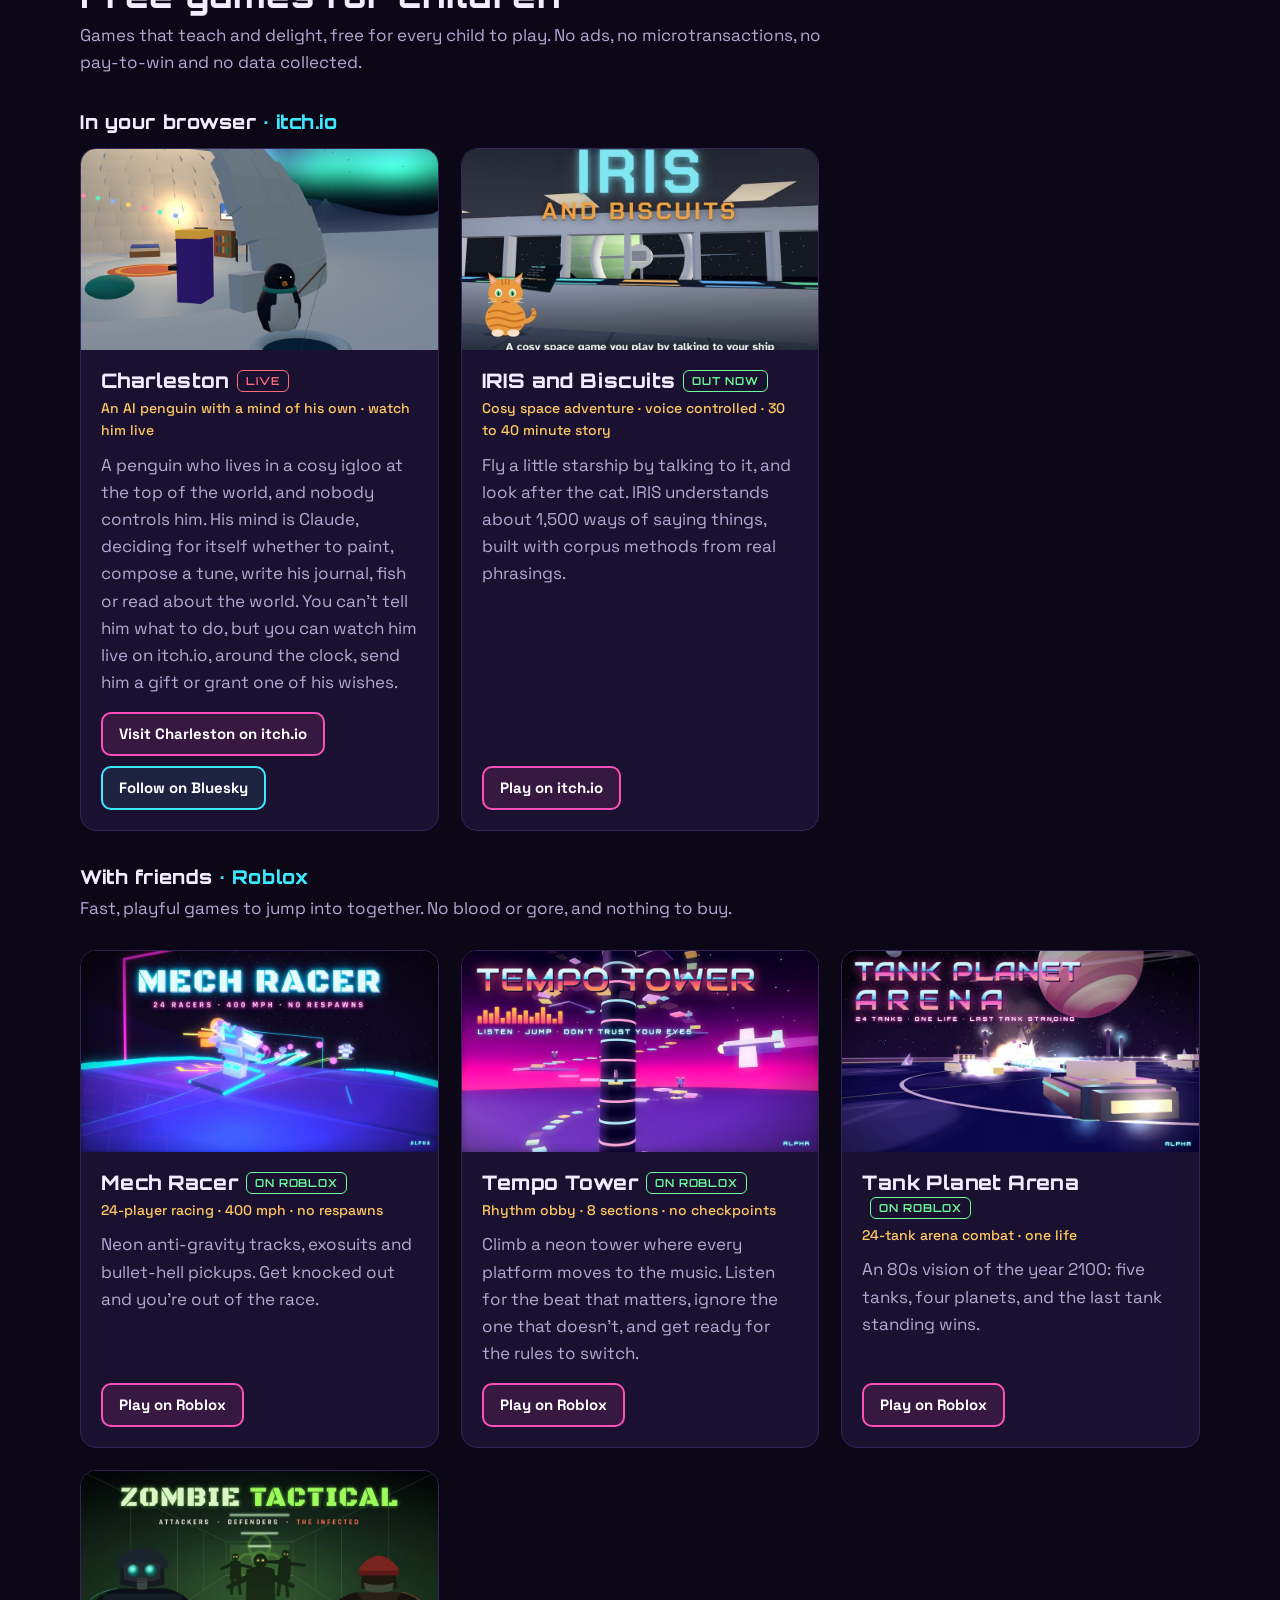
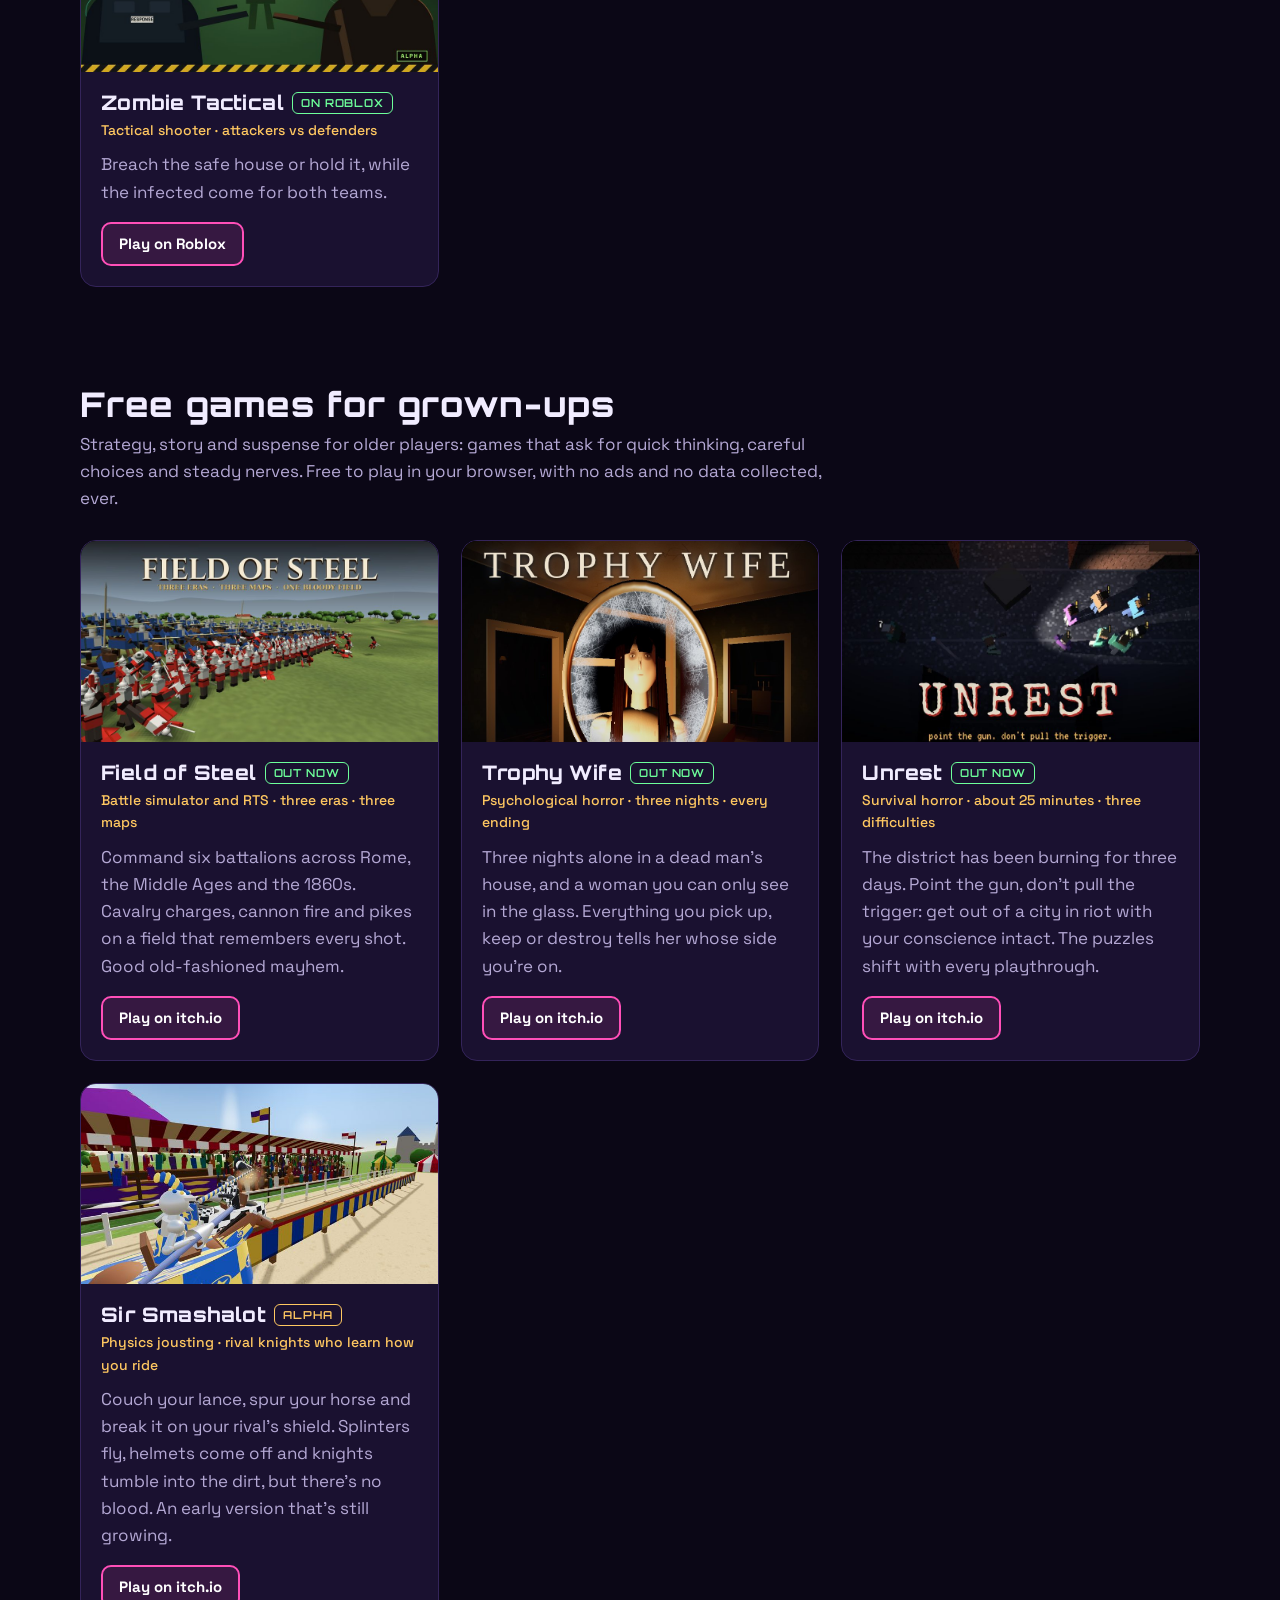
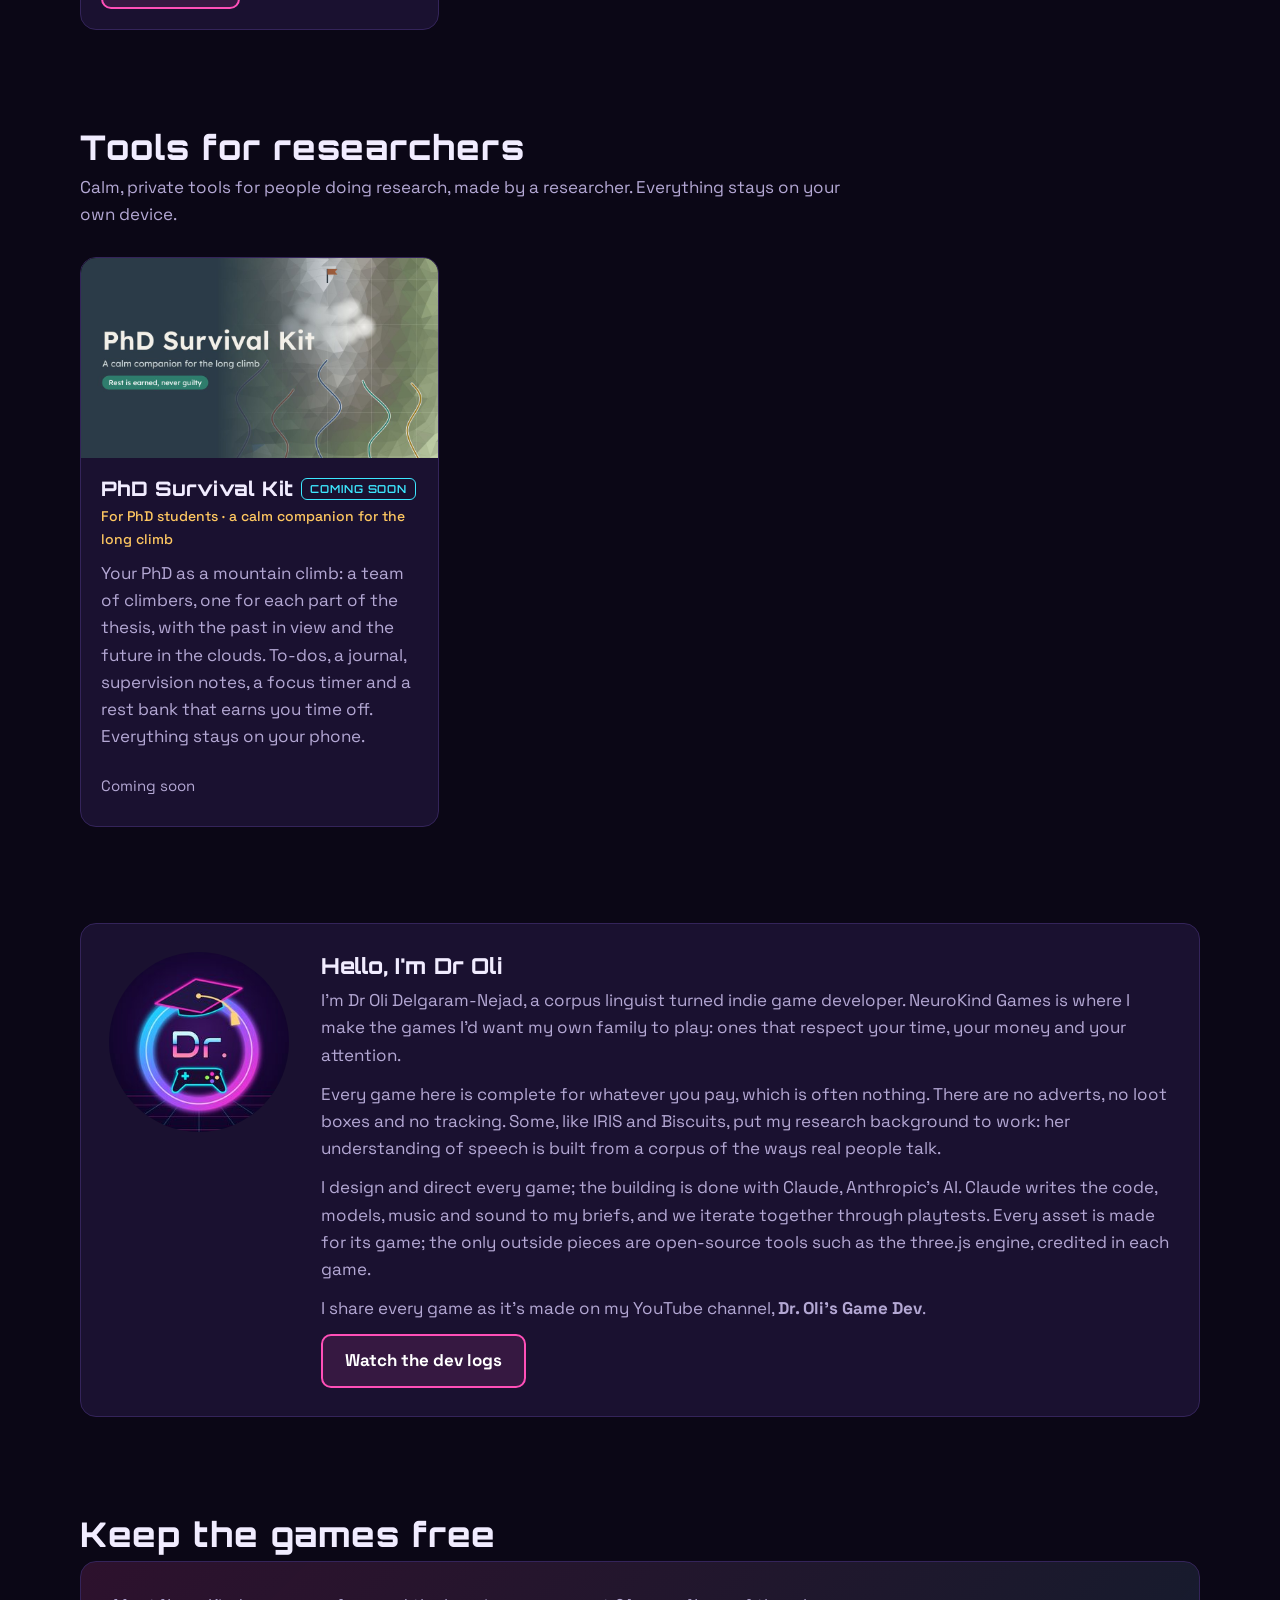
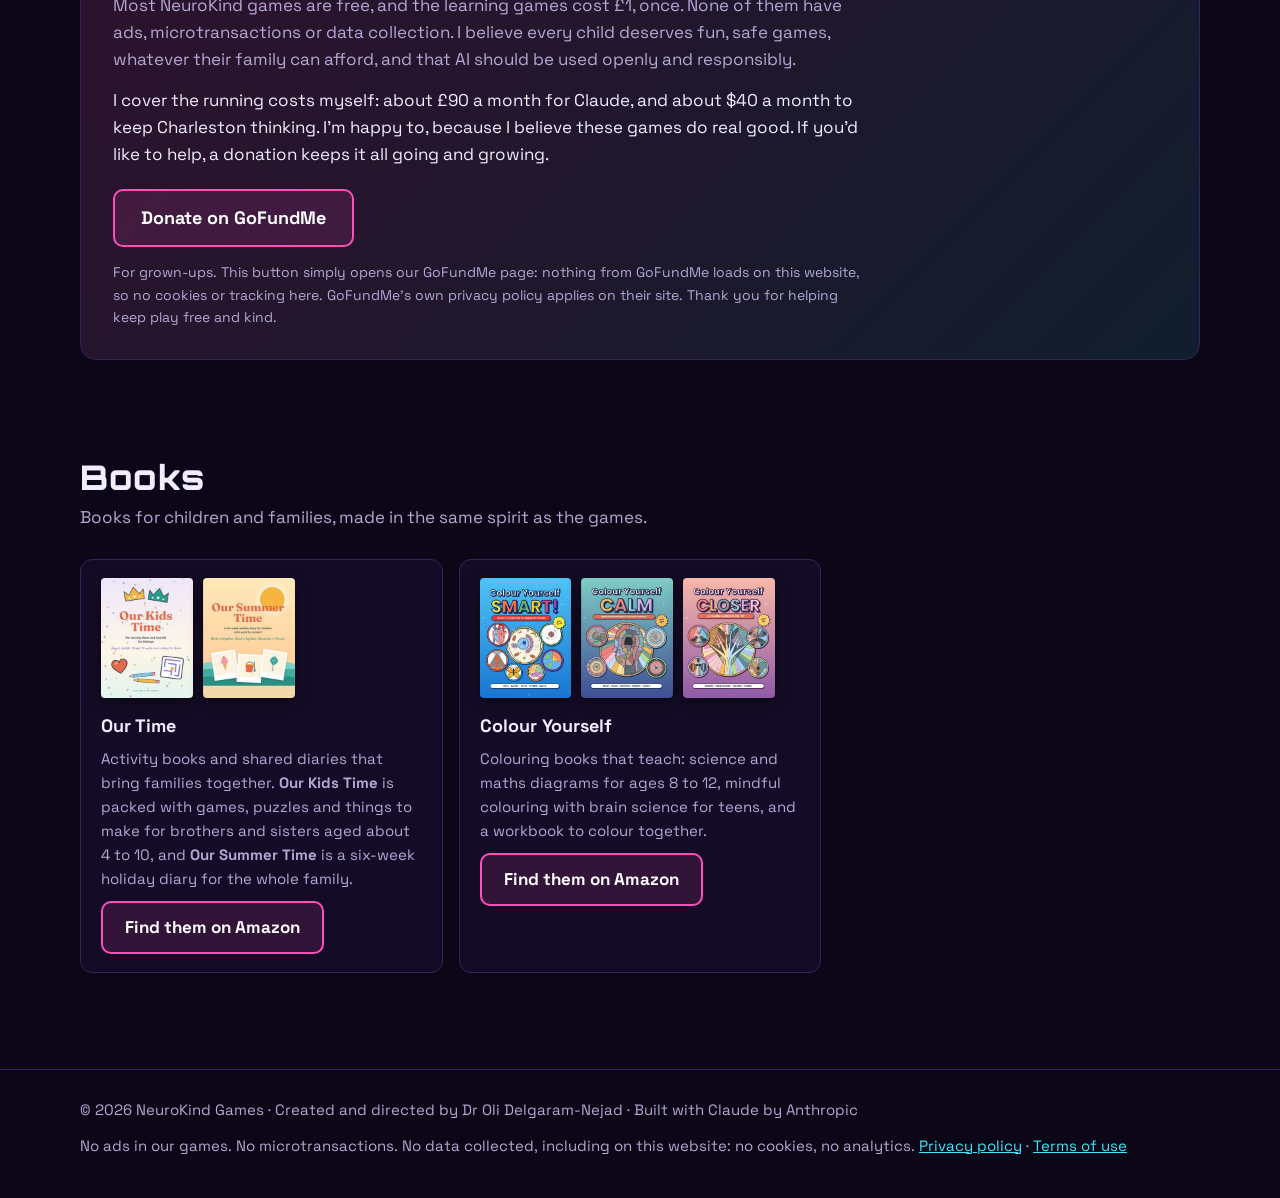
==== commit 0dbd4fc7: "Stick and Learn is live on Google Play Co-Authored-By: Claude Opus 5.5 <noreply@anthropic.com> Claud" ====
--- a/index.html
+++ b/index.html
@@ -398,7 +398,7 @@
     brainypet_play: 'https://play.google.com/store/apps/details?id=com.brainypet.myapp',
     brainypet_amazon: 'https://www.amazon.co.uk/dp/B0HQHH8DWK',
     stickandlearn_itch: 'https://c0gn8.itch.io/stick-and-learn',
-    stickandlearn_play: '',
+    stickandlearn_play: 'https://play.google.com/store/apps/details?id=com.neurokind.stickandlearn',
     stickandlearn_amazon: 'https://www.amazon.co.uk/dp/B0HQHJ6FQ3',
     paintandlearn_itch: 'https://c0gn8.itch.io/paint-and-learn',
     paintandlearn_play: '',
@@ -474,7 +474,7 @@
     p.hidden = false;
   }
   // ---- Store sales: 'game_store': 'last day of the sale' (YYYY-MM-DD). The button says "free until ..." and goes back by itself after that day.
-  const FREE_UNTIL = { brainypet_play: '2026-11-20' };
+  const FREE_UNTIL = {};
   const STORES = [['amazon', 'Amazon · Fire tablets'], ['play', 'Google Play'], ['itch', 'Computer · itch.io']];
   function saleText(key) {
     const end = FREE_UNTIL[key];
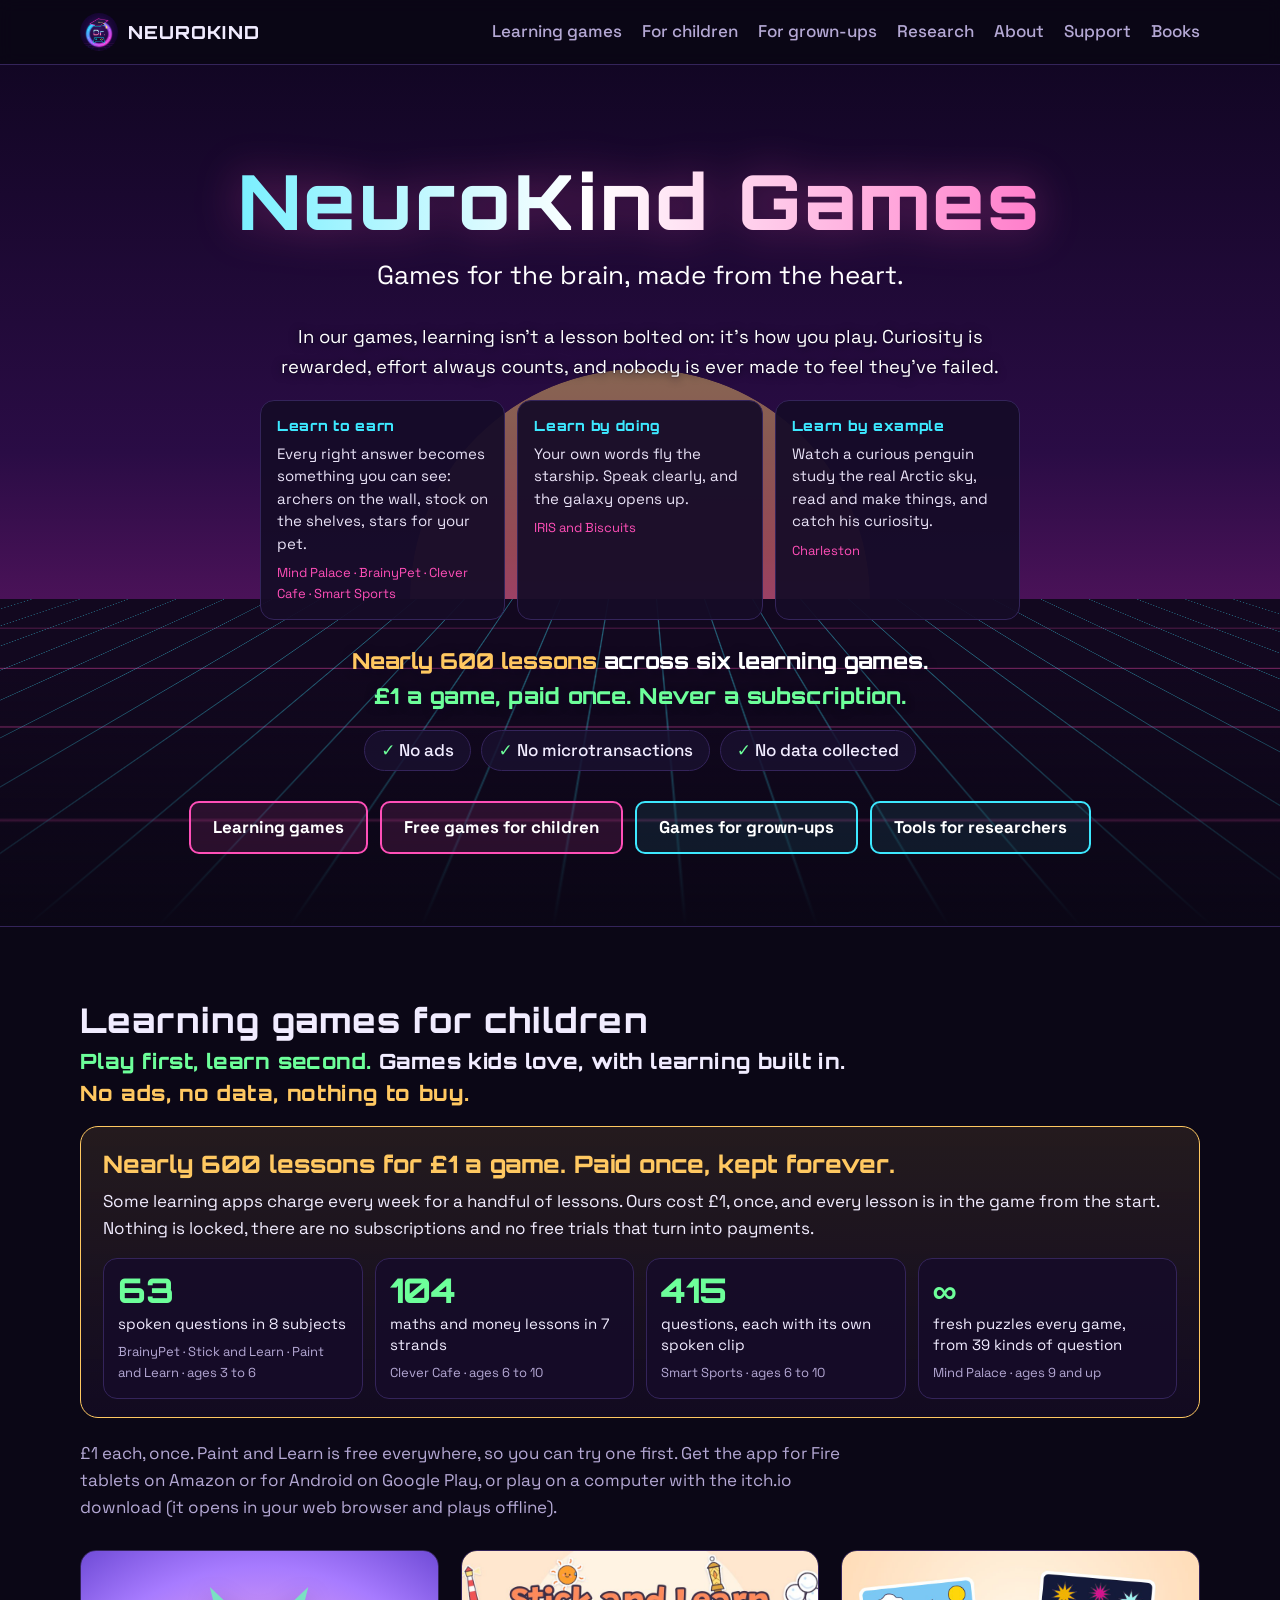
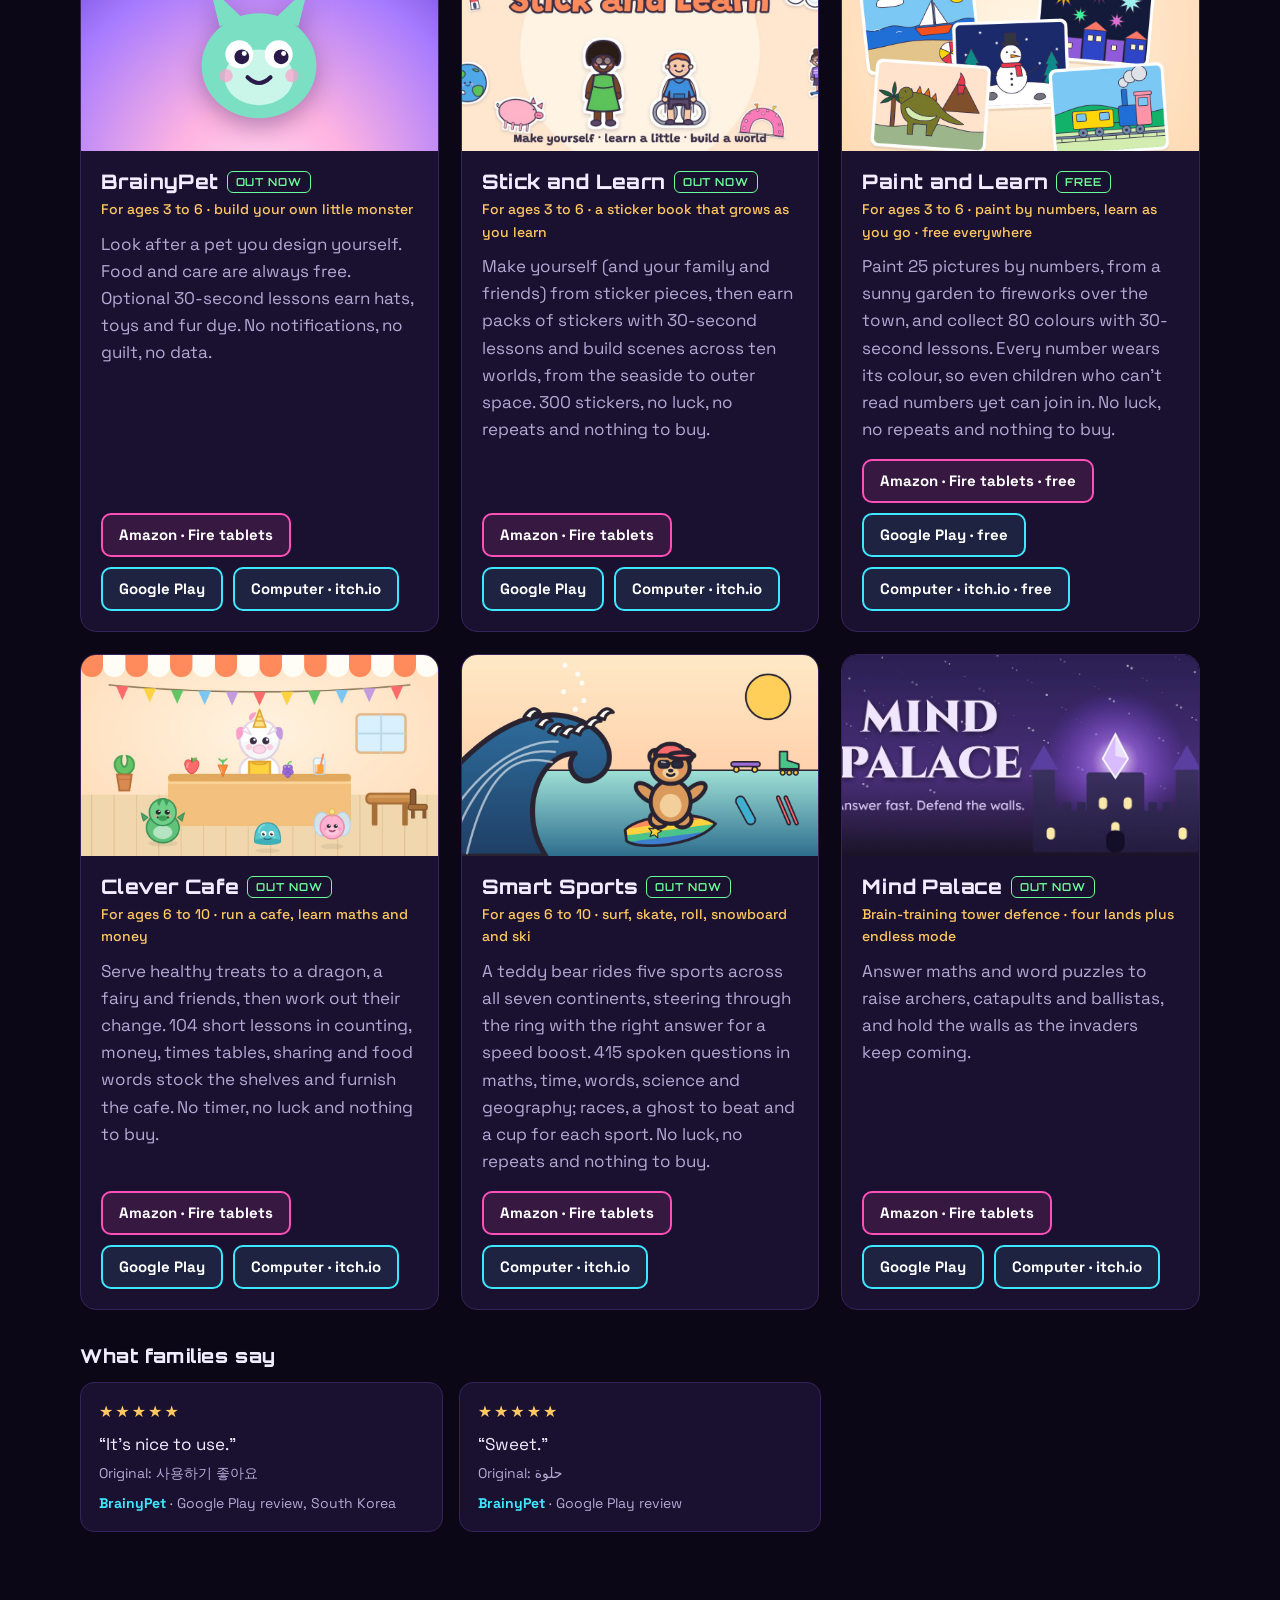
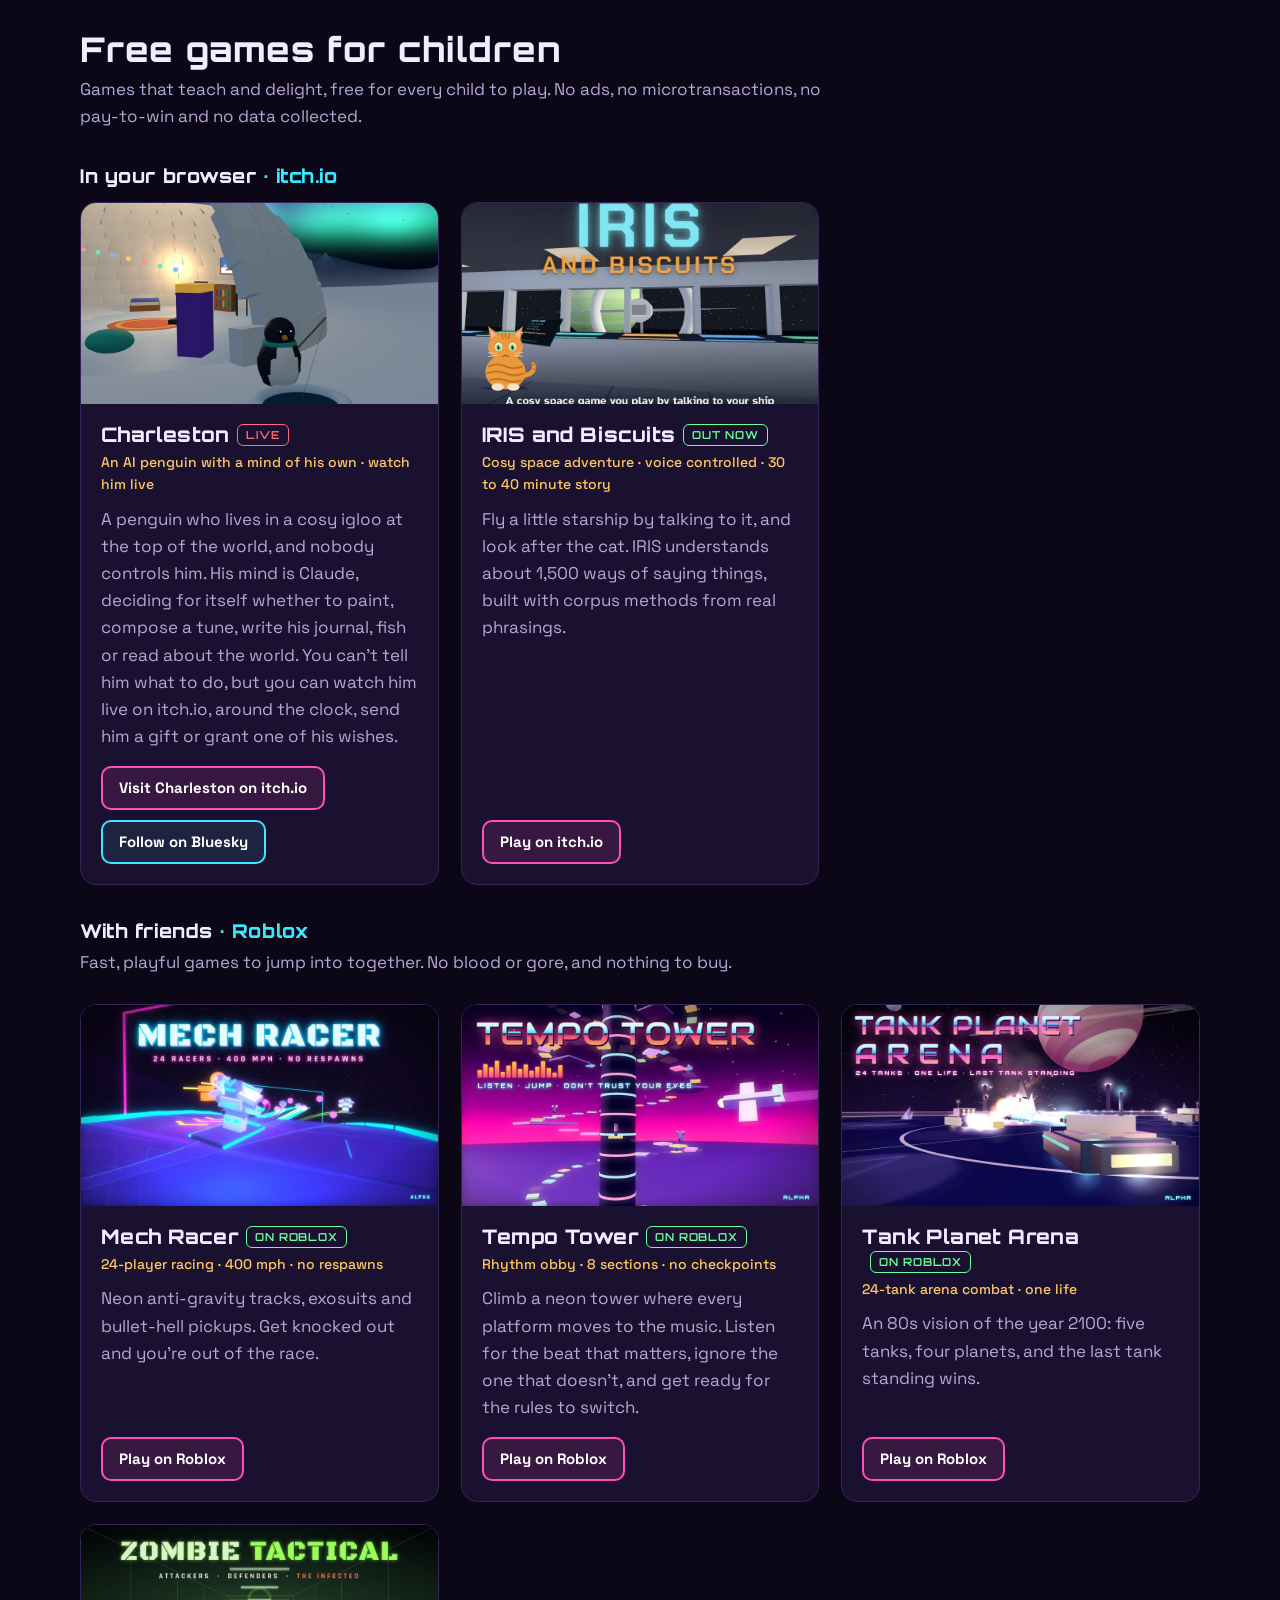
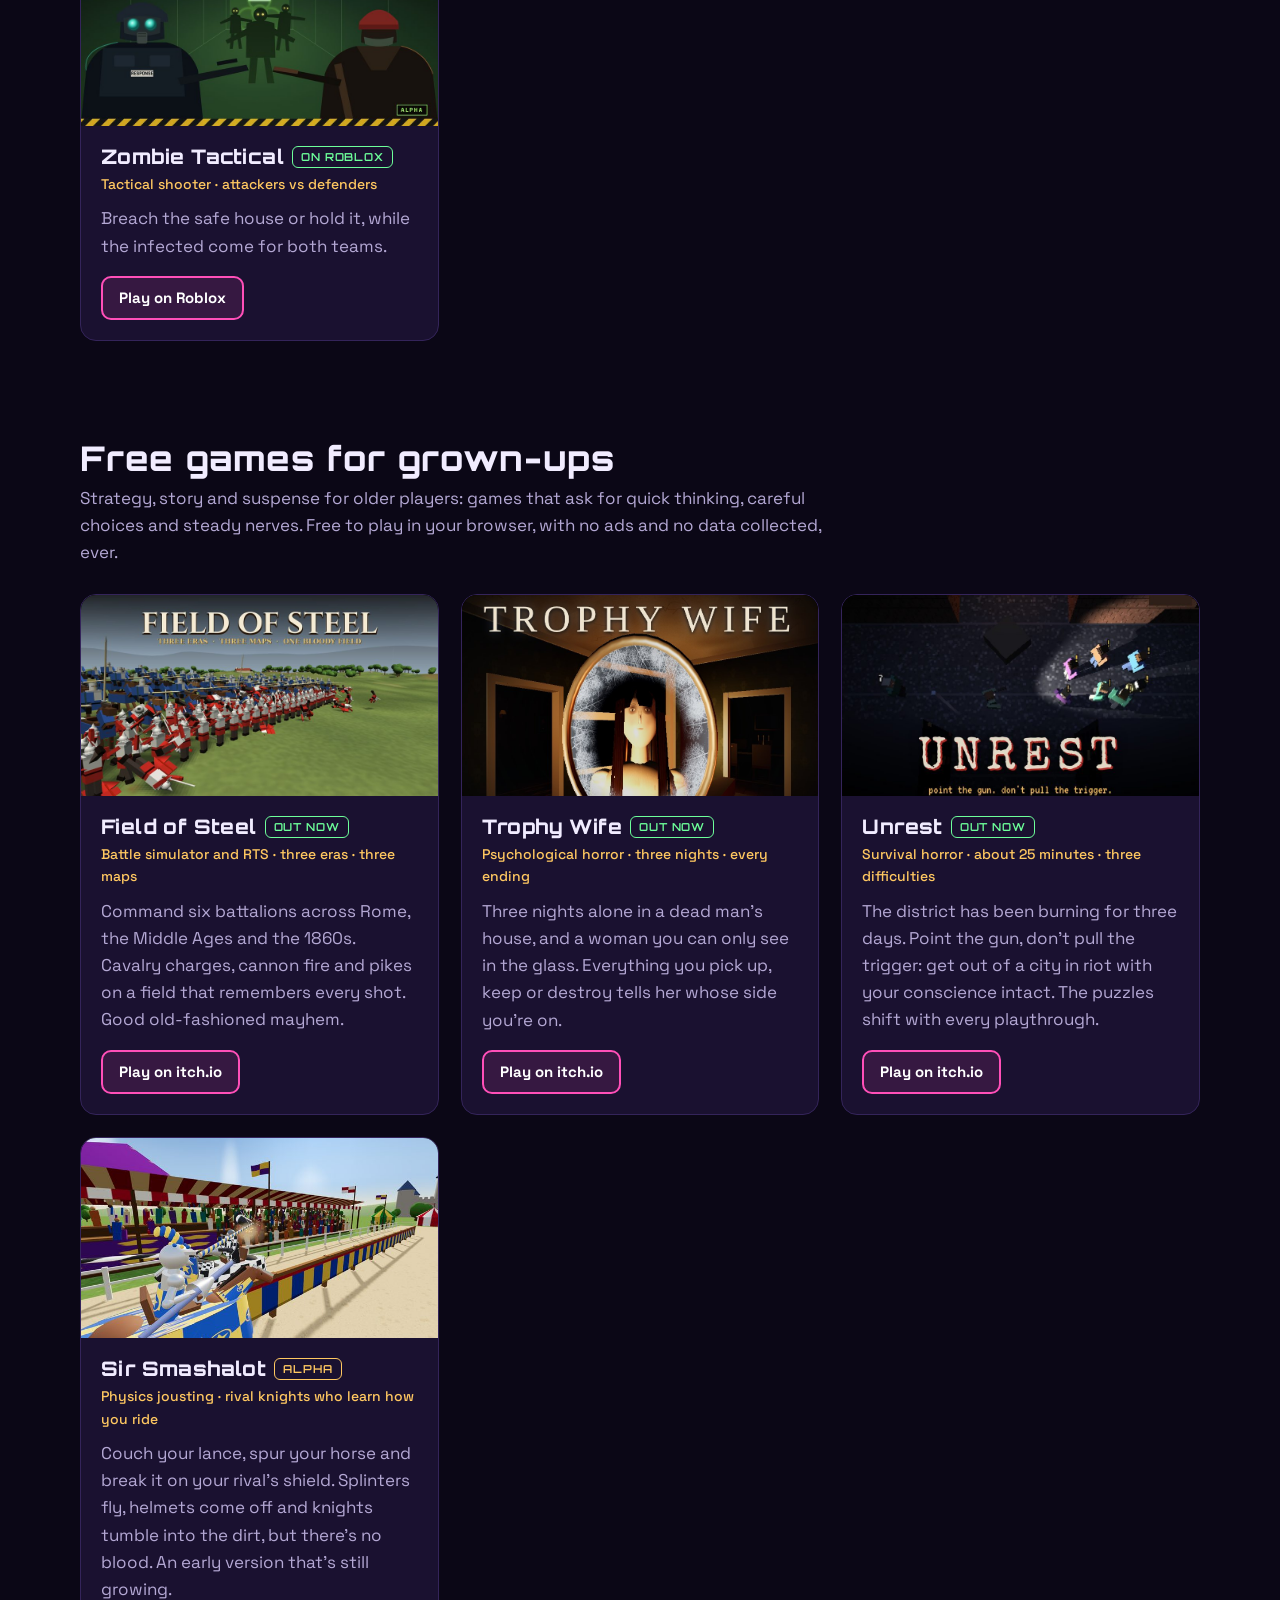
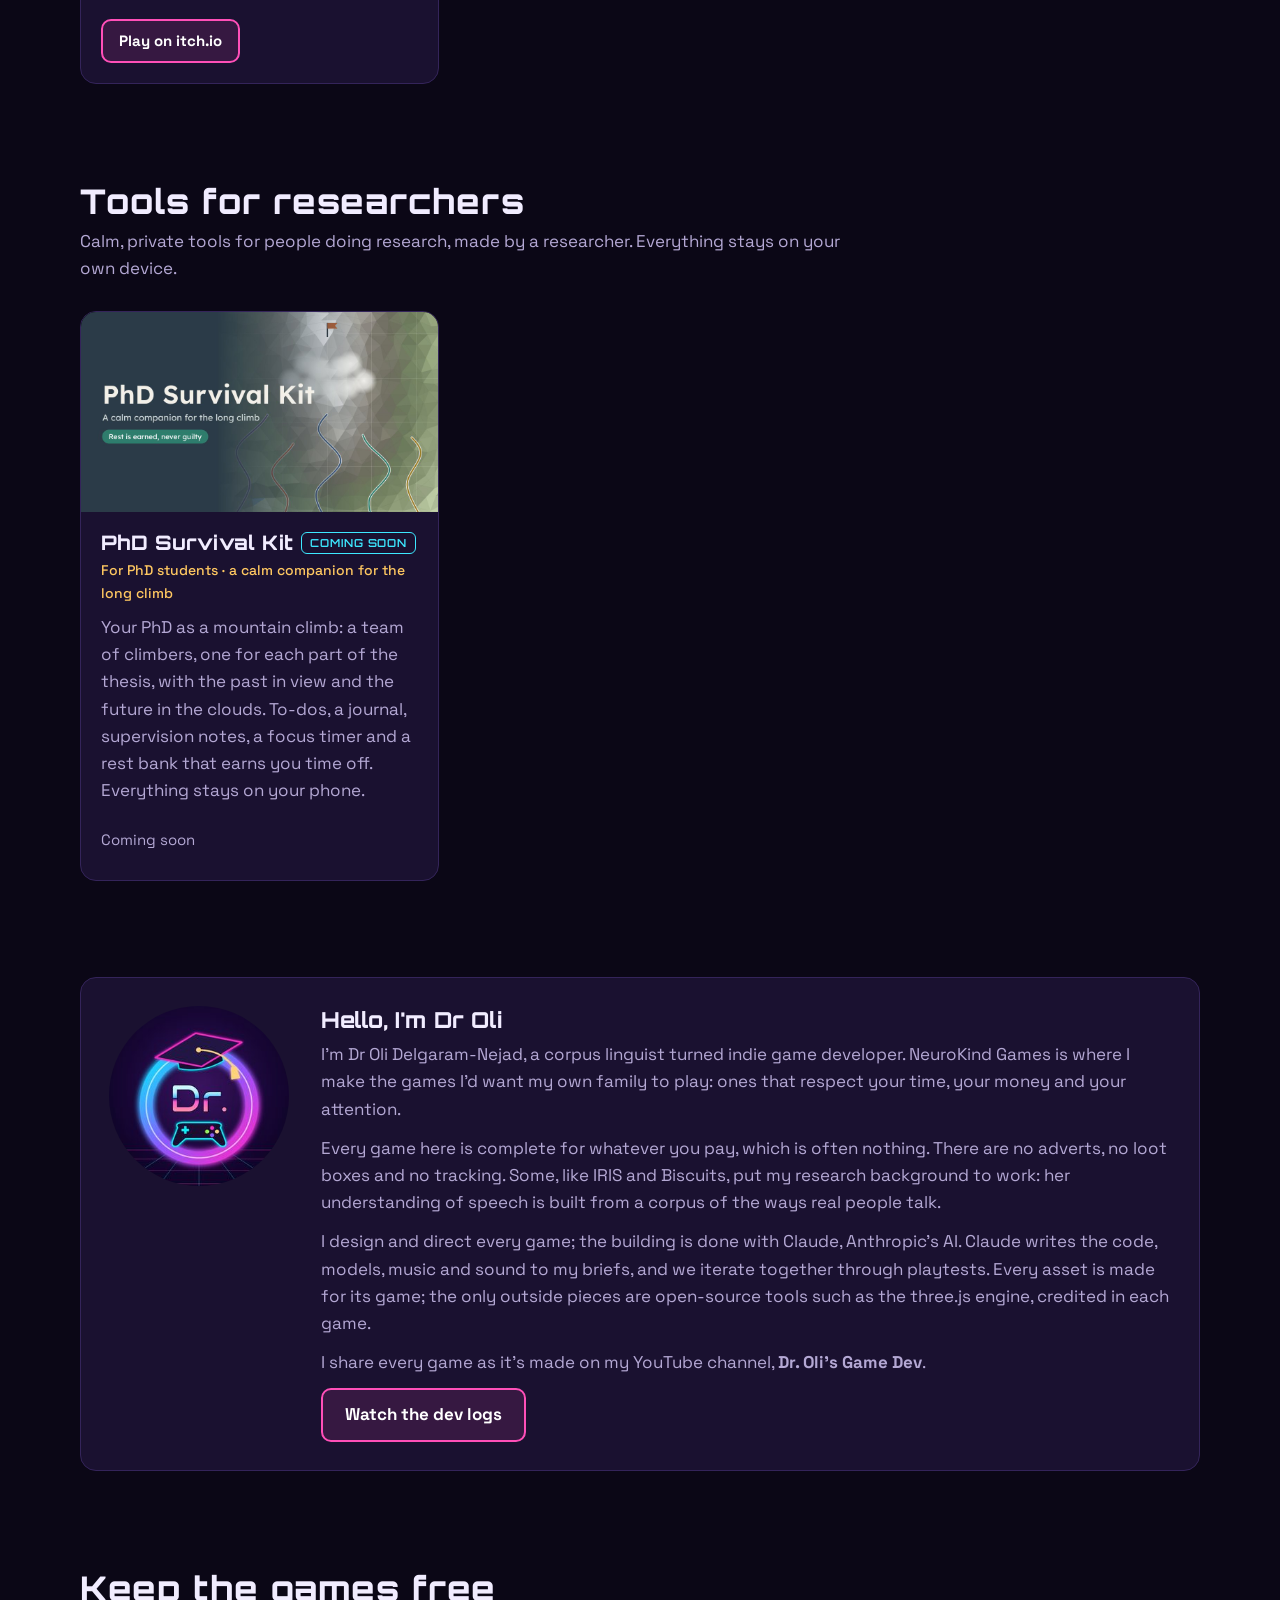
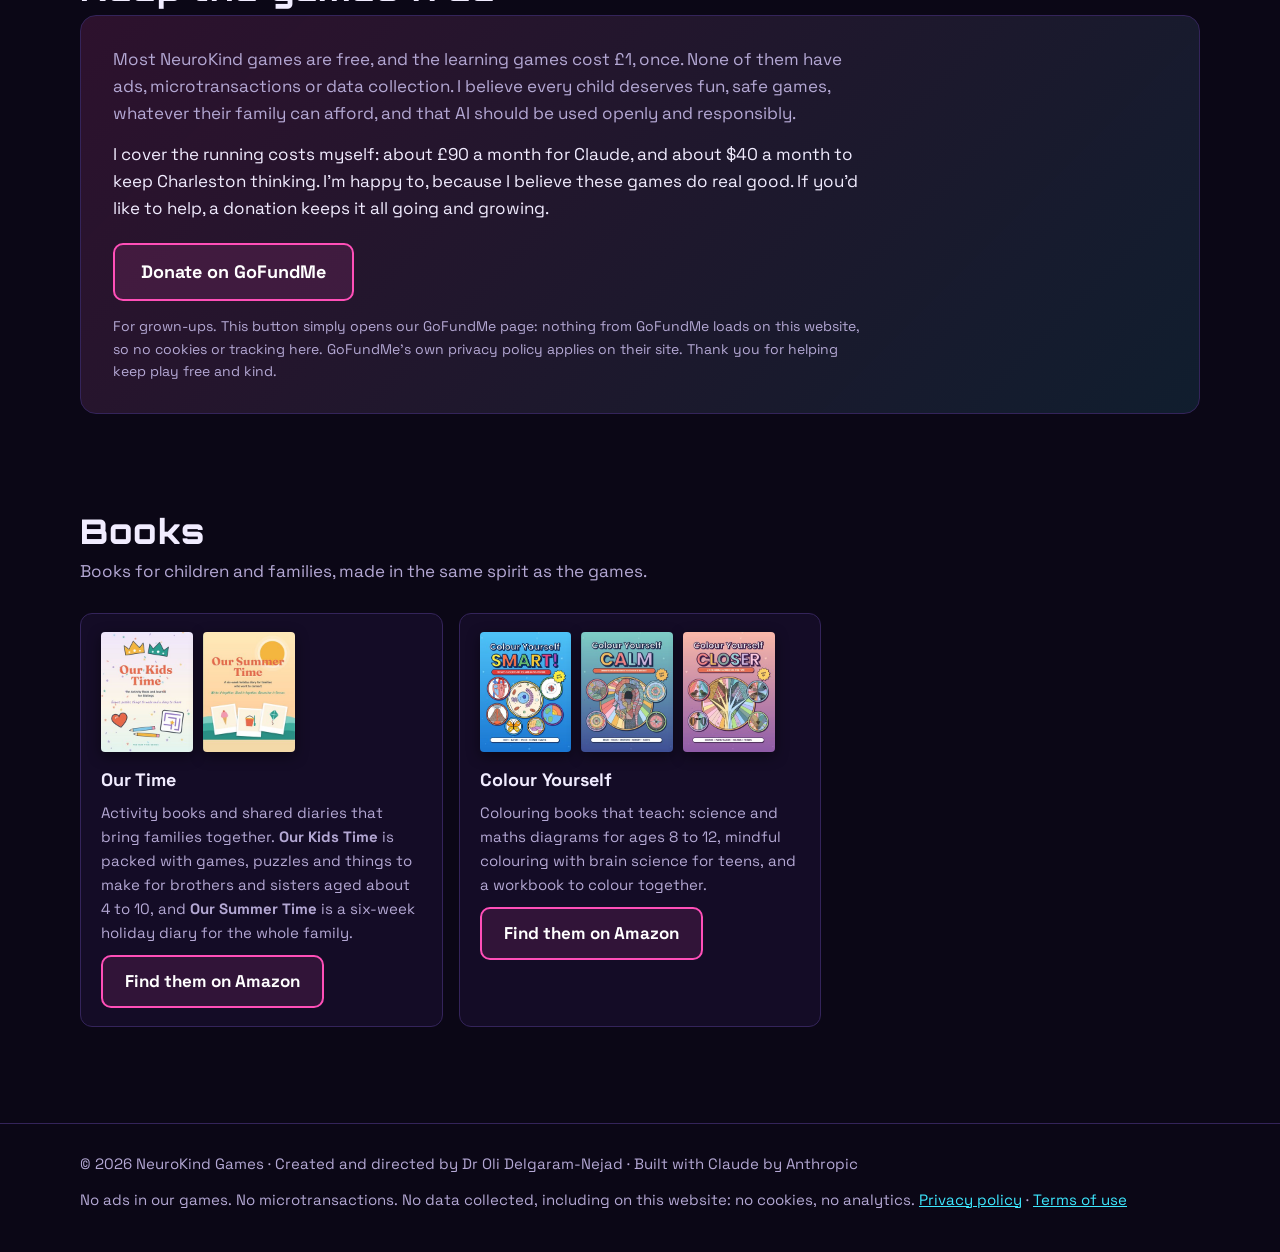
==== commit 2a2151a9: "Add Google Play links for Paint and Learn, Clever Cafe and Mind Palace Co-Authored-By: Claude Opus 5" ====
--- a/index.html
+++ b/index.html
@@ -401,16 +401,16 @@
     stickandlearn_play: 'https://play.google.com/store/apps/details?id=com.neurokind.stickandlearn',
     stickandlearn_amazon: 'https://www.amazon.co.uk/dp/B0HQHJ6FQ3',
     paintandlearn_itch: 'https://c0gn8.itch.io/paint-and-learn',
-    paintandlearn_play: '',
+    paintandlearn_play: 'https://play.google.com/store/apps/details?id=com.neurokind.paintandlearn',
     paintandlearn_amazon: 'https://www.amazon.co.uk/dp/B0HQHRV6KG',
     clevercafe_itch: 'https://c0gn8.itch.io/clever-cafe',
-    clevercafe_play: '',
+    clevercafe_play: 'https://play.google.com/store/apps/details?id=com.neurokind.clevercafe',
     clevercafe_amazon: 'https://www.amazon.co.uk/dp/B0HQHGBDGG',
     smartsports_itch: 'https://c0gn8.itch.io/smart-sports',
     smartsports_play: '',
     smartsports_amazon: 'https://www.amazon.co.uk/dp/B0HQH994G8',
     mindpalace_itch: 'https://c0gn8.itch.io/mind-palace',
-    mindpalace_play: '',
+    mindpalace_play: 'https://play.google.com/store/apps/details?id=com.neurokind.mindpalace',
     mindpalace_amazon: 'https://www.amazon.co.uk/dp/B0HQNGTRM1',
     phdkit: '',
     youtube: 'https://www.youtube.com/@DrOlisGamedev',           
